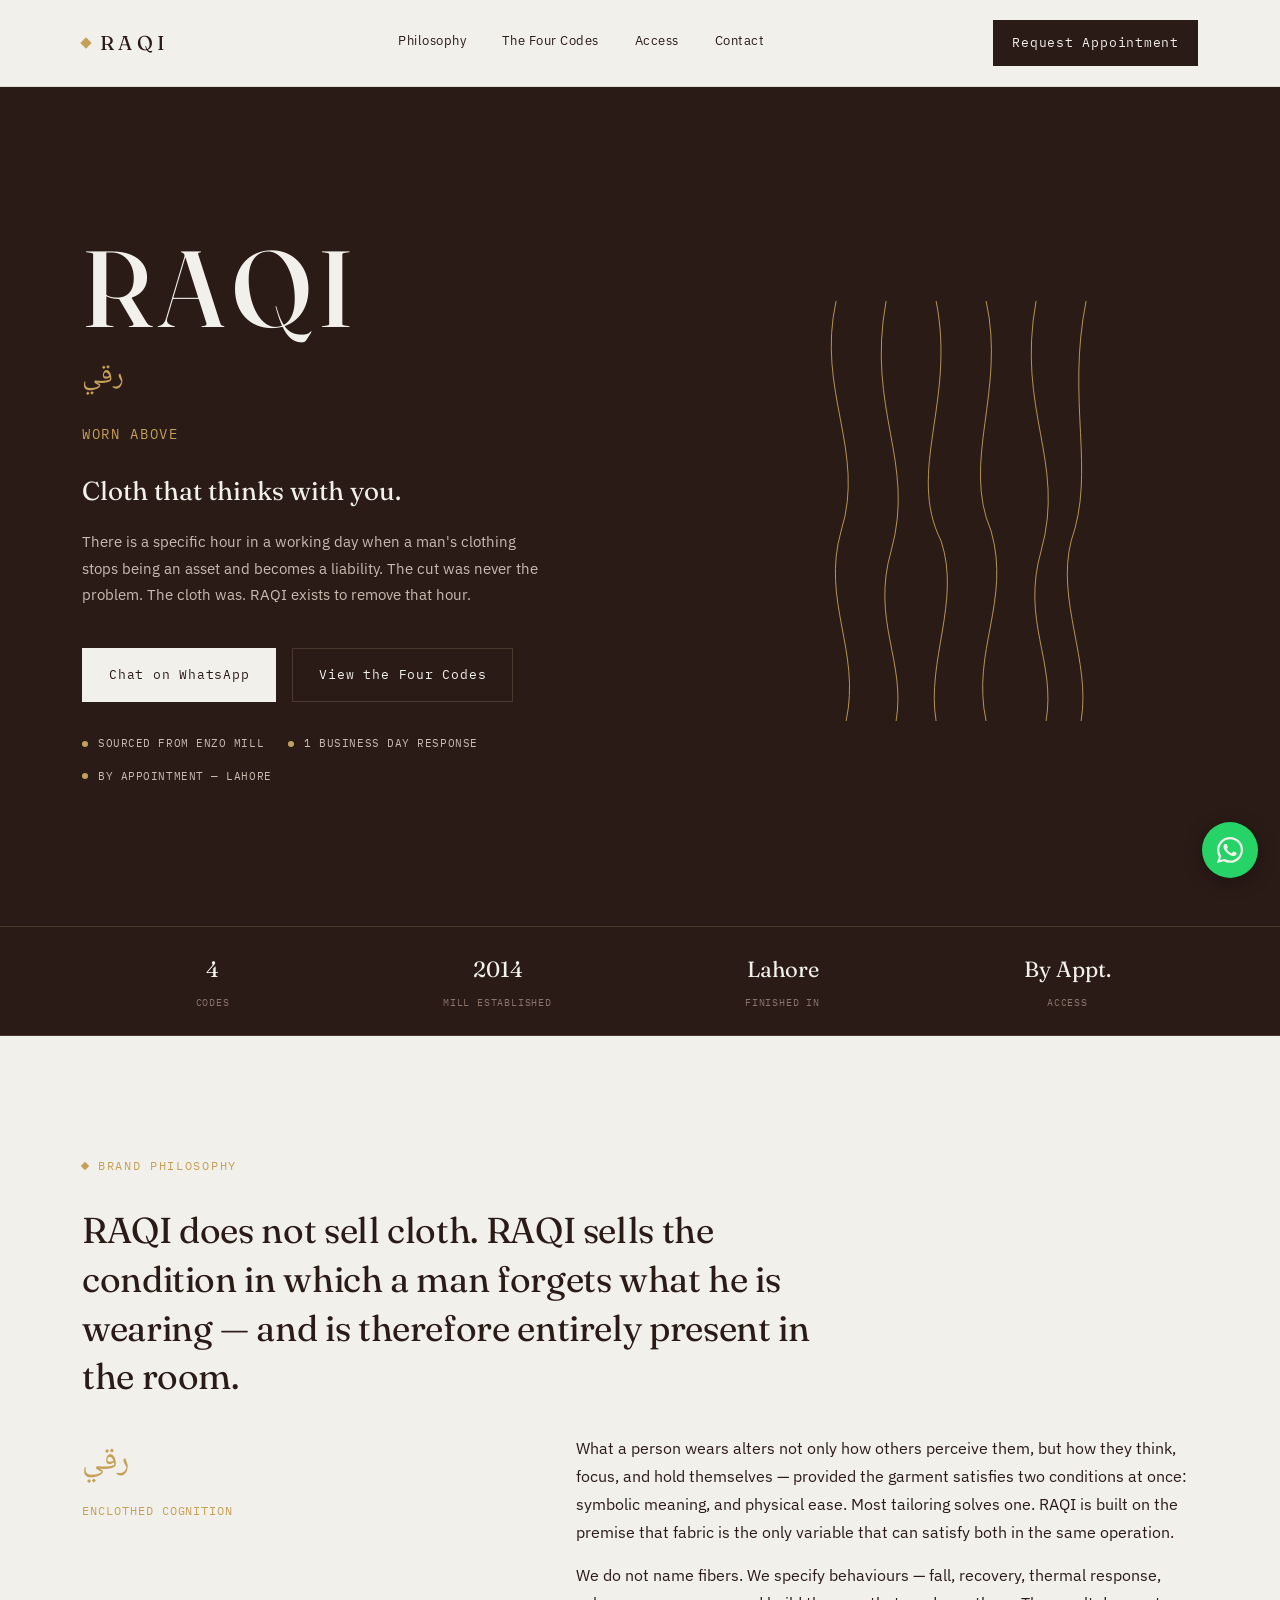
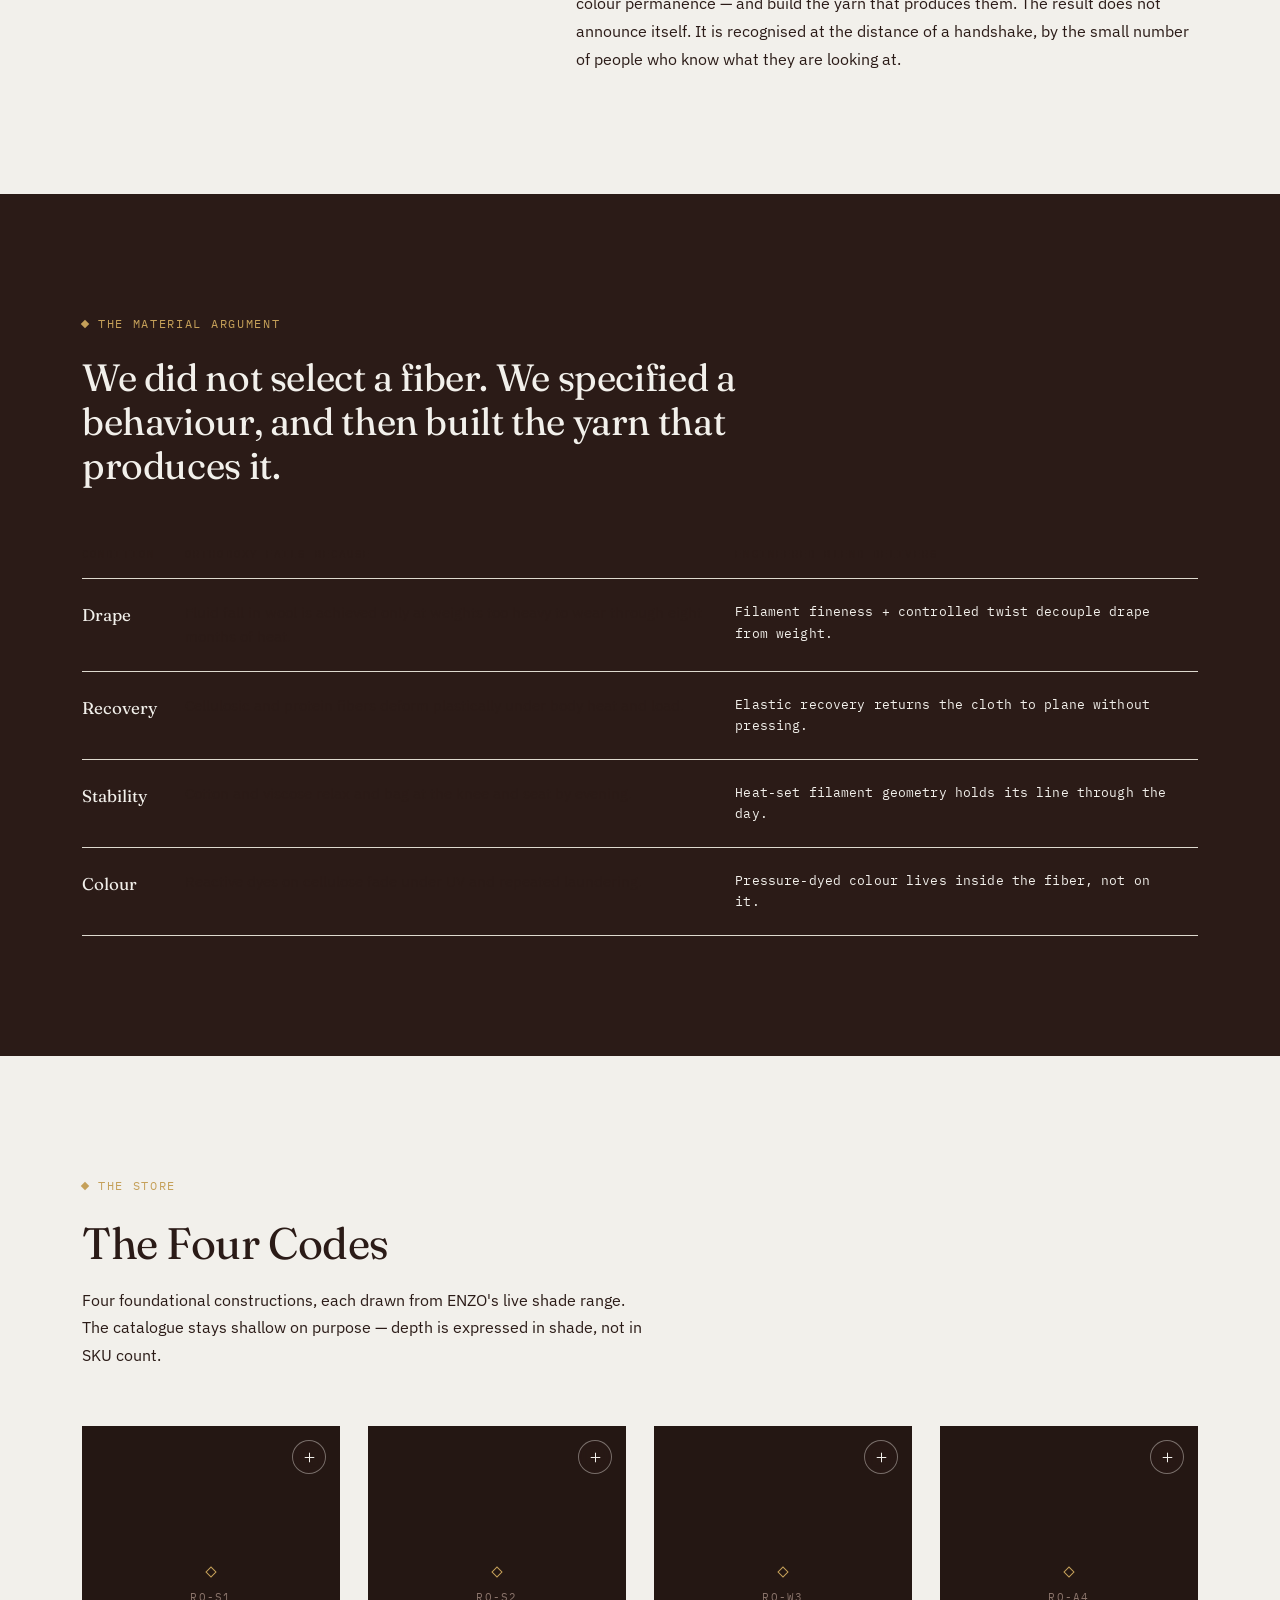
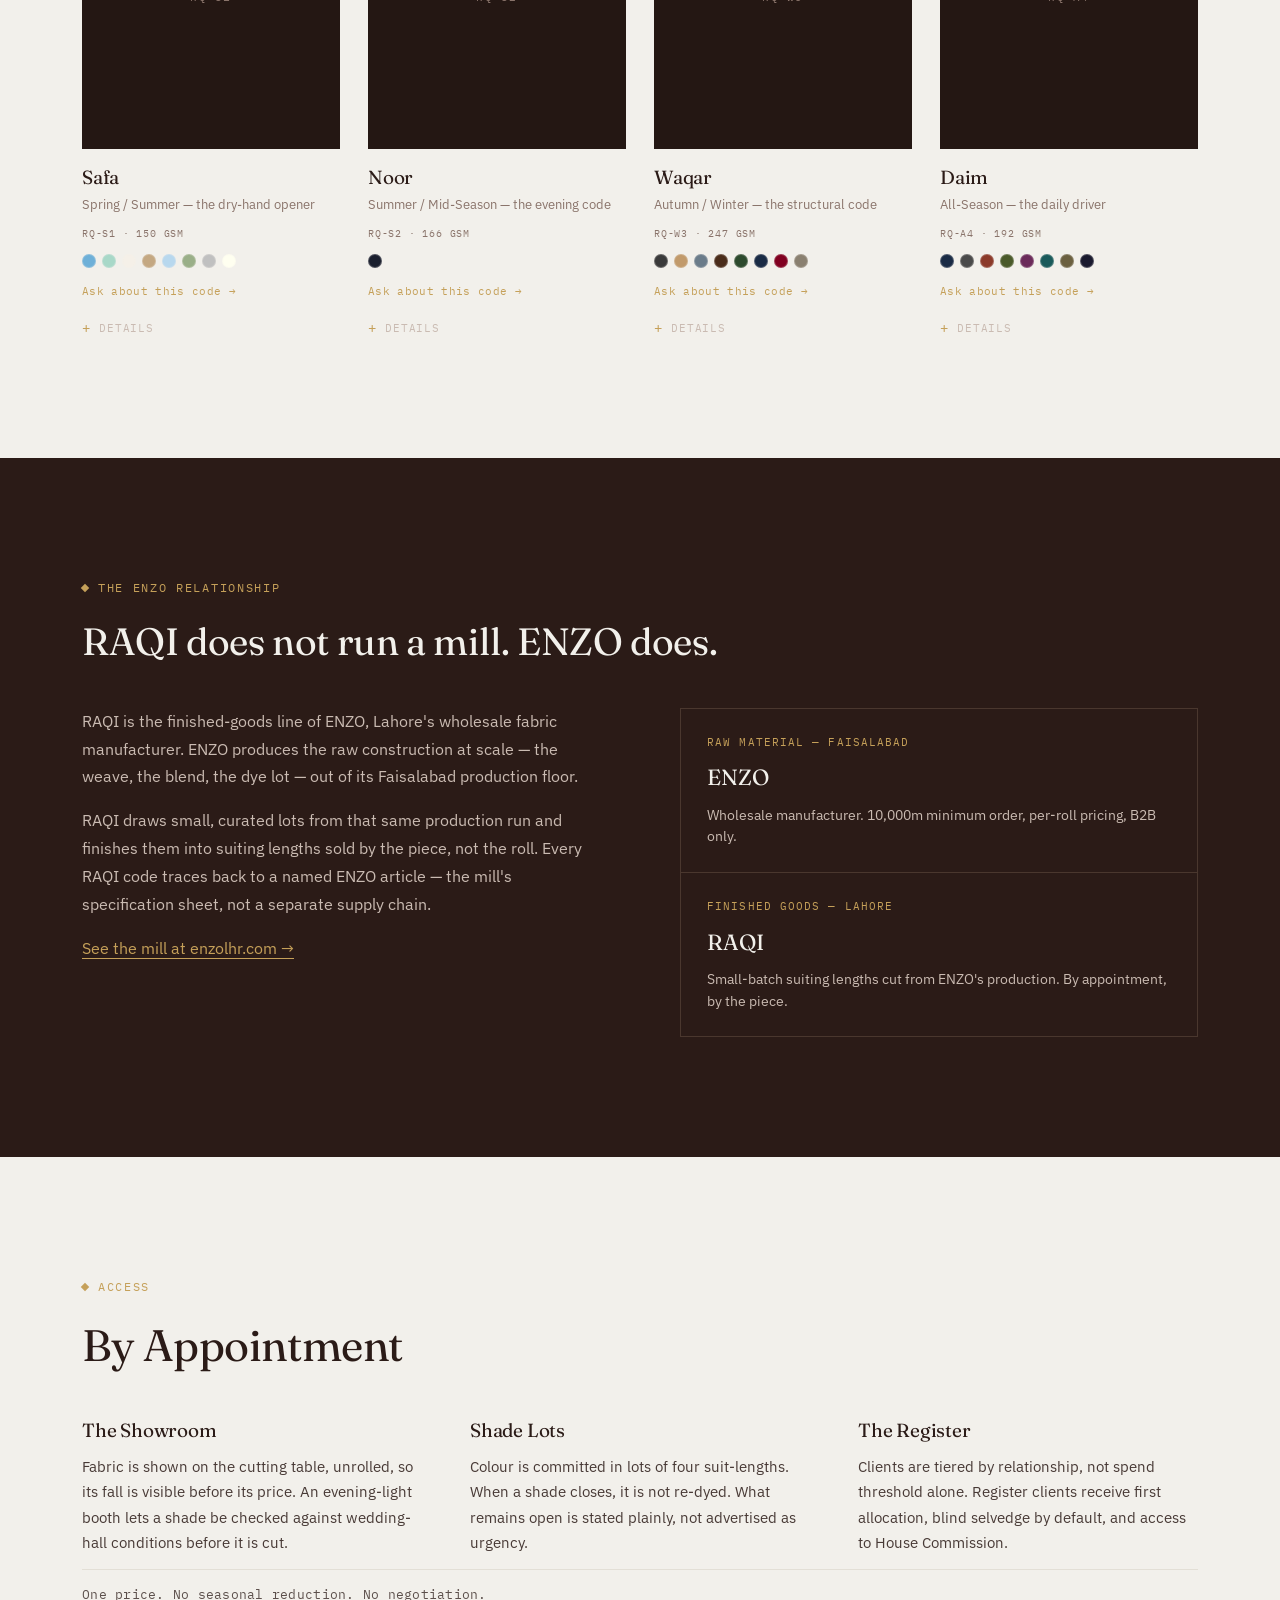
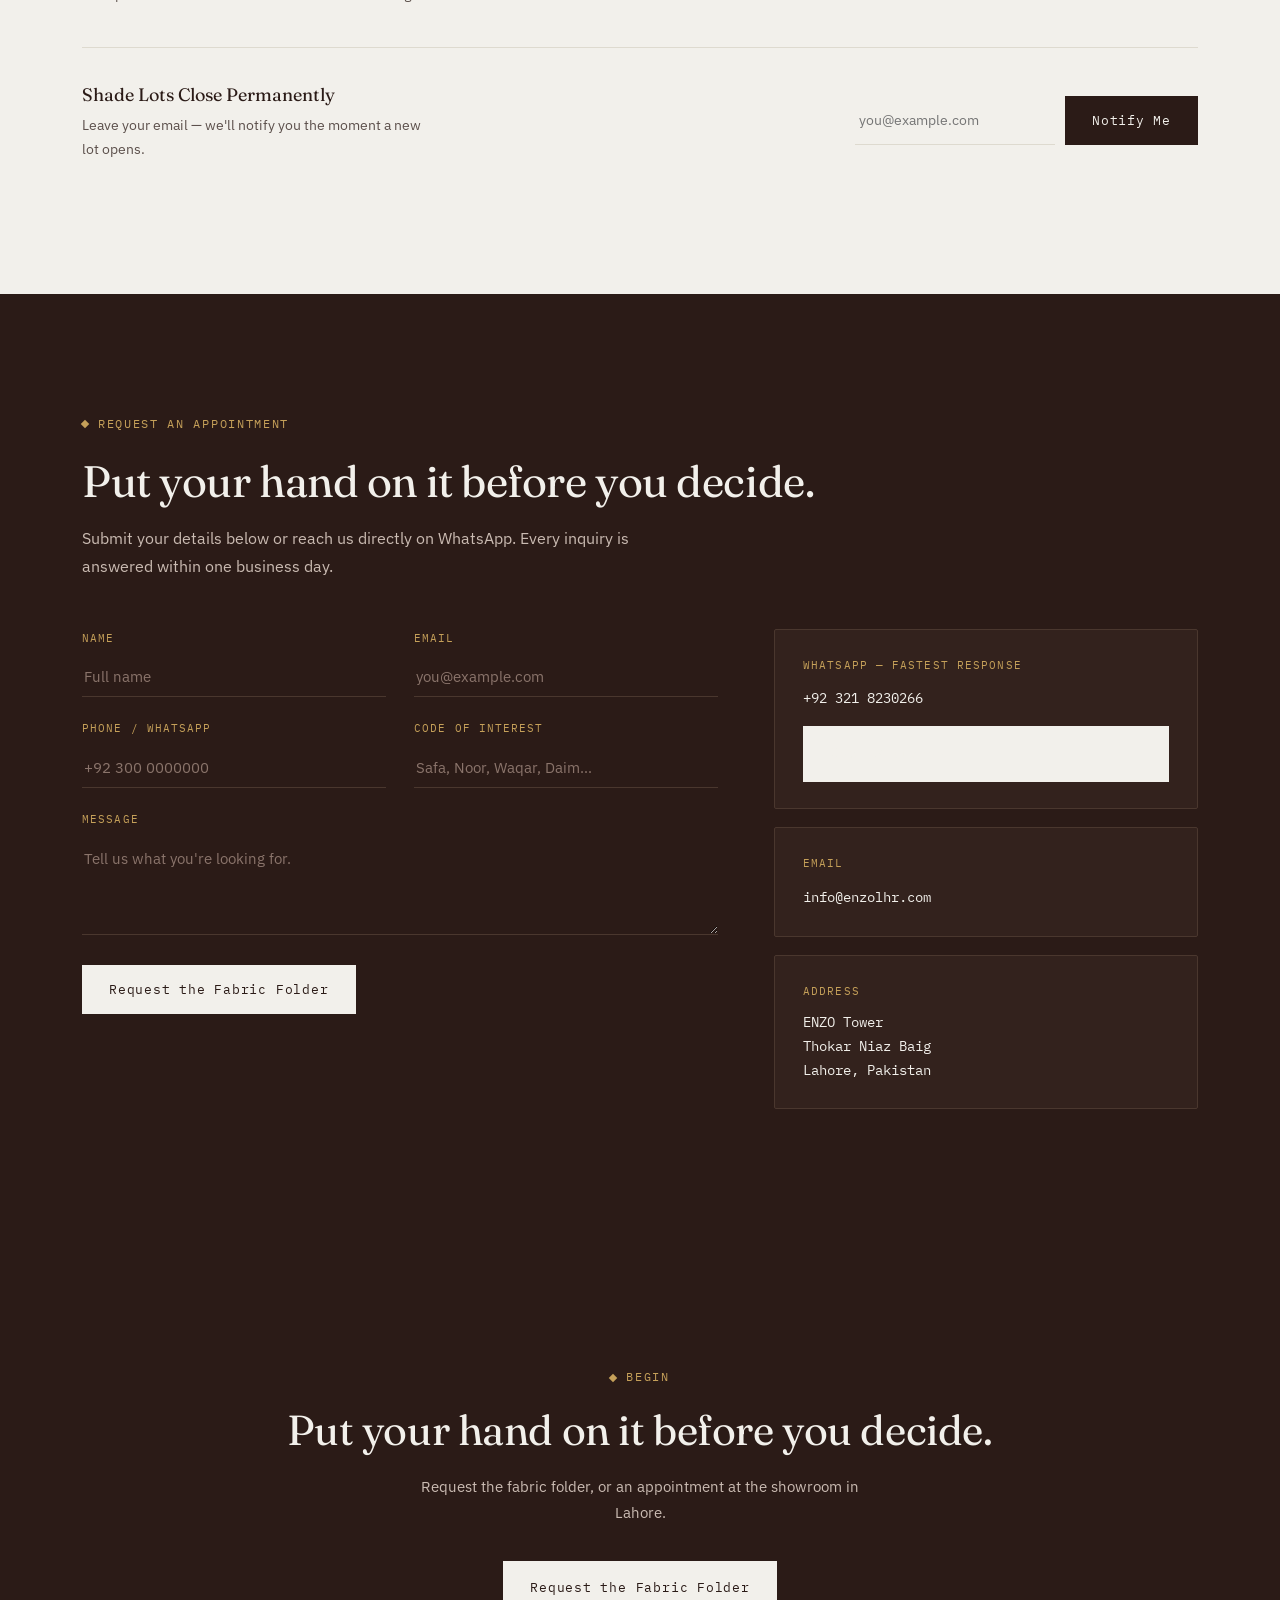
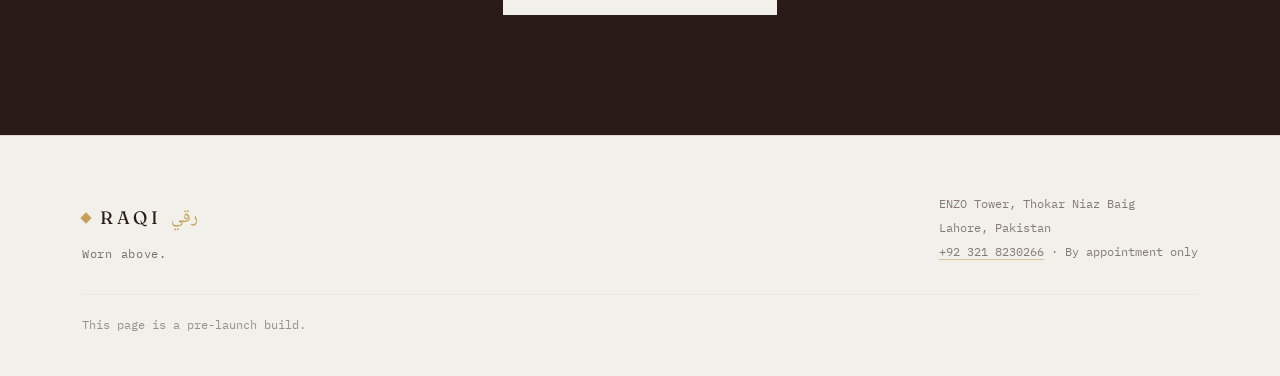
==== index.html @ 9b7b9259 "Adapt Grace Fabrics-style strategy: real color swatches, trust stats, shade-lot email signup" ====
<!DOCTYPE html>
<html lang="en">
<head>
<meta charset="UTF-8">
<meta name="viewport" content="width=device-width, initial-scale=1.0">
<title>RAQI — Boutique Suiting Fabric, Lahore | Worn Above</title>
<meta name="description" content="RAQI is a boutique made-to-measure suiting fabric line from Lahore, Pakistan, sourced from ENZO's mill. Small-batch quality, sold by the piece. Message us on WhatsApp for a same-day response.">
<meta name="robots" content="index,follow">
<meta name="theme-color" content="#2B1B17">
<link rel="canonical" href="https://enzolhr.com/raqi-site/">
<meta property="og:type" content="website">
<meta property="og:site_name" content="RAQI">
<meta property="og:url" content="https://enzolhr.com/raqi-site/">
<meta property="og:title" content="RAQI — Boutique Suiting Fabric, Lahore">
<meta property="og:description" content="Cloth that thinks with you. Small-batch suiting fabric sourced from ENZO's mill — sold by the piece, by appointment, in Lahore.">
<meta property="og:image" content="https://enzolhr.com/raqi-site/assets/og-image.png">
<meta property="og:locale" content="en_PK">
<meta name="twitter:card" content="summary_large_image">
<meta name="twitter:title" content="RAQI — Boutique Suiting Fabric, Lahore">
<meta name="twitter:description" content="Cloth that thinks with you. Small-batch suiting fabric sourced from ENZO's mill — sold by the piece, by appointment, in Lahore.">
<meta name="twitter:image" content="https://enzolhr.com/raqi-site/assets/og-image.png">
<link rel="icon" href="data:image/svg+xml,%3Csvg xmlns='http://www.w3.org/2000/svg' viewBox='0 0 32 32'%3E%3Crect width='32' height='32' fill='%232B1B17'/%3E%3Crect x='11' y='11' width='10' height='10' fill='%23C5A059' transform='rotate(45 16 16)'/%3E%3C/svg%3E">
<link rel="preconnect" href="https://fonts.googleapis.com">
<link rel="preconnect" href="https://fonts.gstatic.com" crossorigin>
<link href="https://fonts.googleapis.com/css2?family=Fraunces:opsz,wght@9..144,300;9..144,400;9..144,500;9..144,600&family=IBM+Plex+Sans:wght@400;500&family=IBM+Plex+Mono:wght@400;500&family=Noto+Naskh+Arabic:wght@400;500&display=swap" rel="stylesheet">
<script type="application/ld+json">
{
  "@context": "https://schema.org",
  "@type": "ClothingStore",
  "name": "RAQI",
  "alternateName": "RAQI — Worn Above",
  "url": "https://enzolhr.com/raqi-site/",
  "image": "https://enzolhr.com/raqi-site/assets/og-image.png",
  "description": "Boutique made-to-measure suiting fabric, sold by the piece, sourced from ENZO's wholesale mill in Faisalabad and finished in Lahore.",
  "telephone": "+923218230266",
  "priceRange": "$$",
  "address": {
    "@type": "PostalAddress",
    "streetAddress": "ENZO Tower, Thokar Niaz Baig",
    "addressLocality": "Lahore",
    "addressCountry": "PK"
  },
  "parentOrganization": {
    "@type": "Organization",
    "name": "ENZO",
    "alternateName": "Humayun Ibrahim Textile",
    "url": "https://enzolhr.com/"
  },
  "sameAs": ["https://enzolhr.com/"]
}
</script>
<style>
  :root{
    --chocolate:#2B1B17;
    --ash:#F2F0EB;
    --gold:#C5A059;
    --chocolate-line:#4A372E;
    --ash-line:#DEDACF;
    --serif:'Fraunces', serif;
    --sans:'IBM Plex Sans', -apple-system, sans-serif;
    --mono:'IBM Plex Mono', monospace;
    --arabic:'Noto Naskh Arabic', serif;
  }
  *{margin:0;padding:0;box-sizing:border-box;}
  html{scroll-behavior:smooth;}
  body{
    font-family:var(--sans);
    background:var(--ash);
    color:var(--chocolate);
    font-weight:400;
    line-height:1.7;
    -webkit-font-smoothing:antialiased;
  }
  a{color:inherit;text-decoration:none;}
  img,svg{display:block;max-width:100%;}

  .measure{max-width:640px;}
  .wrap{max-width:1180px;margin:0 auto;padding:0 32px;}

  h1,h2,h3{font-family:var(--serif);font-weight:400;line-height:1.15;letter-spacing:-0.01em;}

  .eyebrow{
    font-family:var(--mono);
    font-size:12px;
    letter-spacing:0.14em;
    text-transform:uppercase;
    color:var(--gold);
    display:flex;
    align-items:center;
    gap:10px;
  }
  .eyebrow .diamond{width:6px;height:6px;}

  .rule-gold{
    width:48px;height:1px;background:var(--gold);
    border:none;margin:20px 0 28px;
  }

  /* ---------- Nav ---------- */
  .nav{
    position:sticky;top:0;z-index:50;
    background:rgba(242,240,235,0.92);
    backdrop-filter:blur(6px);
    border-bottom:1px solid var(--ash-line);
  }
  .nav-inner{
    display:flex;align-items:center;justify-content:space-between;
    padding:20px 32px;max-width:1180px;margin:0 auto;
  }
  .brandmark{display:flex;align-items:center;gap:10px;}
  .brandmark .wordmark{
    font-family:var(--serif);font-size:20px;letter-spacing:0.22em;
    text-transform:uppercase;
  }
  .nav-links{display:flex;gap:36px;font-size:13px;letter-spacing:0.04em;}
  .nav-links a{
    padding-bottom:4px;border-bottom:1px solid transparent;
    transition:border-color .25s ease, color .25s ease;
  }
  .nav-links a:hover, .nav-links a:focus-visible{border-color:var(--gold);}
  .nav-links{display:none;}
  @media(min-width:760px){ .nav-links{display:flex;} }

  /* ---------- Diamond glyph ---------- */
  .diamond{
    width:8px;height:8px;background:var(--gold);
    transform:rotate(45deg);flex:none;
  }
  .diamond.outline{background:none;border:1px solid var(--gold);}

  /* ---------- Buttons ---------- */
  .btn{
    display:inline-flex;align-items:center;gap:10px;
    font-family:var(--mono);font-size:13px;letter-spacing:0.06em;
    padding:15px 26px;
    border:1px solid transparent;
    transition:border-color .25s ease, background .25s ease, color .25s ease;
    white-space:nowrap;
  }
  .btn-dark{ background:var(--chocolate); color:var(--ash); }
  .btn-dark:hover, .btn-dark:focus-visible{ border-color:var(--gold); }
  .btn-light{ background:var(--ash); color:var(--chocolate); }
  .btn-light:hover, .btn-light:focus-visible{ border-color:var(--gold); }
  .btn-ghost{ background:transparent; border-color:var(--chocolate-line); color:var(--ash); }
  .btn-ghost:hover, .btn-ghost:focus-visible{ border-color:var(--gold); }

  /* ---------- Section rhythm ---------- */
  section{padding:72px 0;}
  @media(min-width:900px){ section{padding:120px 0;} }
  .section-dark{ background:var(--chocolate); color:var(--ash); }
  .section-dark .eyebrow{color:var(--gold);}

  /* ---------- Hero ---------- */
  .hero{
    position:relative;overflow:hidden;
    background:var(--chocolate);color:var(--ash);
    padding-top:110px;padding-bottom:96px;
  }
  @media(min-width:900px){ .hero{padding-top:150px;padding-bottom:140px;} }
  .hero-grid{
    display:grid;grid-template-columns:1fr;gap:56px;align-items:center;
  }
  @media(min-width:900px){ .hero-grid{grid-template-columns:1.1fr 0.9fr;gap:40px;} }

  .hero-word{
    font-family:var(--serif);
    font-weight:500;
    font-size:clamp(52px,11vw,108px);
    letter-spacing:0.06em;
    text-transform:uppercase;
    line-height:0.95;
  }
  .hero-arabic{
    font-family:var(--arabic);
    font-size:28px;color:var(--gold);margin-top:14px;
  }
  .hero-tagline{
    font-family:var(--mono);font-size:14px;letter-spacing:0.12em;
    text-transform:uppercase;color:var(--gold);margin-top:22px;
  }
  .hero-sub{
    font-family:var(--serif);font-size:clamp(20px,2.6vw,26px);
    font-weight:400;line-height:1.4;margin-top:26px;max-width:520px;
    color:var(--ash);
  }
  .hero-body{
    font-size:15px;line-height:1.75;color:#cabbb2;margin-top:20px;max-width:460px;
  }
  .hero-actions{display:flex;gap:16px;margin-top:40px;flex-wrap:wrap;}
  .trust-bar{
    display:flex;flex-wrap:wrap;gap:14px 24px;margin-top:32px;
    font-family:var(--mono);font-size:11px;letter-spacing:0.05em;text-transform:uppercase;color:#cabbb2;
  }
  .trust-bar span{position:relative;padding-left:16px;}
  .trust-bar span::before{
    content:'';position:absolute;left:0;top:50%;transform:translateY(-50%);
    width:6px;height:6px;background:var(--gold);border-radius:50%;
  }

  /* Drape SVG */
  .drape-wrap{position:relative;height:420px;}
  .drape-svg{width:100%;height:100%;}
  .drape-line{
    fill:none;stroke:var(--gold);stroke-width:1;
    stroke-dasharray:600;stroke-dashoffset:600;
    opacity:0.9;
    animation:settle 1.8s cubic-bezier(.2,.7,.2,1) forwards;
  }
  @keyframes settle{ to{ stroke-dashoffset:0; } }
  @media(prefers-reduced-motion: reduce){
    .drape-line{ animation:none; stroke-dashoffset:0; }
  }

  /* ---------- Trust Strip ---------- */
  .trust-strip{
    background:var(--chocolate);border-top:1px solid var(--chocolate-line);
    border-bottom:1px solid var(--chocolate-line);
  }
  .trust-strip-grid{
    display:grid;grid-template-columns:repeat(2,1fr);gap:24px;
    padding:24px 32px;text-align:center;
  }
  @media(min-width:640px){ .trust-strip-grid{grid-template-columns:repeat(4,1fr);} }
  .trust-num{
    display:block;font-family:var(--serif);font-size:22px;color:var(--ash);
  }
  .trust-label{
    display:block;font-family:var(--mono);font-size:10px;letter-spacing:0.08em;
    text-transform:uppercase;color:#8a746b;margin-top:6px;
  }

  /* ---------- Reveal on scroll ---------- */
  .reveal{opacity:0;transform:translateY(18px);transition:opacity .7s ease, transform .7s ease;}
  .reveal.in{opacity:1;transform:none;}
  @media(prefers-reduced-motion: reduce){ .reveal{opacity:1;transform:none;transition:none;} }

  /* ---------- Philosophy ---------- */
  .pull{
    font-family:var(--serif);font-weight:400;
    font-size:clamp(24px,3.4vw,36px);
    line-height:1.35;margin:30px 0 34px;
    max-width:760px;
  }
  .two-col{display:grid;grid-template-columns:1fr;gap:40px;}
  @media(min-width:840px){ .two-col{grid-template-columns:0.8fr 1.2fr;gap:80px;} }
  .body-copy{font-size:15.5px;line-height:1.8;color:var(--chocolate);}
  .body-copy p + p{margin-top:16px;}

  /* ---------- Argument table ---------- */
  .argtable{width:100%;border-collapse:collapse;margin-top:8px;}
  .argtable th{
    text-align:left;font-family:var(--mono);font-size:11px;letter-spacing:0.1em;
    text-transform:uppercase;color:var(--chocolate);opacity:0.55;
    padding:14px 18px 14px 0;border-bottom:1px solid var(--ash-line);
    font-weight:400;
  }
  .argtable td{
    padding:22px 18px 22px 0;border-bottom:1px solid var(--ash-line);
    vertical-align:top;font-size:14.5px;line-height:1.65;
  }
  .argtable td:first-child{
    font-family:var(--serif);font-size:17px;white-space:nowrap;padding-right:28px;
  }
  .argtable .fails{color:var(--chocolate);opacity:0.6;}
  .argtable .delivers{font-family:var(--mono);font-size:13px;letter-spacing:0.01em;}

  /* ---------- Store ---------- */
  .store-grid{
    display:grid;grid-template-columns:1fr;gap:56px 32px;
    margin-top:56px;
  }
  @media(min-width:640px){ .store-grid{grid-template-columns:1fr 1fr;} }
  @media(min-width:1080px){ .store-grid{grid-template-columns:repeat(4,1fr);gap:48px 28px;} }
  .store-card{
    background:transparent;display:flex;flex-direction:column;
    transition:transform .25s ease;
  }
  .store-card:hover{transform:translateY(-4px);}
  .store-img{
    position:relative;aspect-ratio:4/5;background:#241713;overflow:hidden;
  }
  .store-img img{width:100%;height:100%;object-fit:cover;display:block;transition:transform .5s ease;}
  .store-card:hover .store-img img{transform:scale(1.045);}
  .store-img-fallback{
    position:absolute;inset:0;display:flex;flex-direction:column;align-items:center;
    justify-content:center;gap:12px;
  }
  .store-img-fallback span:last-child{
    font-family:var(--mono);font-size:11px;letter-spacing:0.12em;color:#8a746b;
  }
  .store-img.has-image .store-img-fallback{display:none;}
  .store-quickadd{
    position:absolute;top:14px;right:14px;width:34px;height:34px;border-radius:50%;
    background:rgba(43,27,23,0.55);backdrop-filter:blur(4px);
    border:1px solid rgba(242,240,235,0.4);
    display:flex;align-items:center;justify-content:center;color:var(--ash);
    transition:background .2s ease, border-color .2s ease, color .2s ease;
    cursor:pointer;padding:0;
  }
  .store-quickadd:hover{border-color:var(--gold);}
  .store-quickadd.is-added{background:var(--gold);border-color:var(--gold);color:var(--chocolate);}
  .store-body{padding-top:18px;}
  .store-name{font-size:19px;margin:0;}
  .store-sub{font-size:13px;color:#8a746b;margin-top:5px;}
  .store-code{
    font-family:var(--mono);font-size:10px;letter-spacing:0.08em;text-transform:uppercase;
    color:#8a746b;margin-top:9px;
  }
  .store-swatches{display:flex;gap:6px;margin-top:12px;flex-wrap:wrap;}
  .swatch{
    width:14px;height:14px;border-radius:50%;flex:none;
    border:1px solid rgba(242,240,235,0.25);
  }
  .store-ask{
    display:inline-block;margin-top:14px;font-family:var(--mono);font-size:11px;
    letter-spacing:0.03em;color:var(--gold);border-bottom:1px solid transparent;
  }
  .store-ask:hover{border-color:var(--gold);}
  .store-details{margin-top:16px;}
  .store-details summary{
    cursor:pointer;list-style:none;font-family:var(--mono);font-size:11px;letter-spacing:0.08em;
    text-transform:uppercase;color:#cabbb2;display:flex;align-items:center;gap:8px;
  }
  .store-details summary::-webkit-details-marker{display:none;}
  .store-details summary::before{content:'+';font-size:14px;color:var(--gold);line-height:1;}
  .store-details[open] summary::before{content:'−';}
  .store-details-body{margin-top:14px;}
  .code-desc{font-size:14px;line-height:1.7;color:#cabbb2;max-width:320px;}
  .code-specs-inline{display:flex;gap:18px;margin-top:14px;font-family:var(--mono);font-size:11px;color:#8a746b;}
  .code-source{margin-top:14px;font-family:var(--mono);font-size:11px;letter-spacing:0.03em;color:#8a746b;}
  .in-stock{
    display:flex;align-items:center;gap:7px;margin-top:12px;
    font-family:var(--mono);font-size:10px;letter-spacing:0.08em;text-transform:uppercase;color:#8fbf8a;
  }
  .in-stock::before{content:'';width:6px;height:6px;border-radius:50%;background:#4caf50;flex:none;}
  @media(prefers-reduced-motion: reduce){
    .store-card, .store-card:hover, .store-img img, .store-card:hover .store-img img{transition:none;transform:none;}
  }

  /* ---------- Lineage ---------- */
  .lineage-grid{display:grid;grid-template-columns:1fr;gap:40px;margin-top:44px;align-items:start;}
  @media(min-width:840px){ .lineage-grid{grid-template-columns:1fr 1fr;gap:80px;} }
  .lineage-copy{font-size:15.5px;line-height:1.8;color:#cabbb2;}
  .lineage-copy p + p{margin-top:16px;}
  .lineage-flow{
    display:flex;flex-direction:column;gap:0;border:1px solid var(--chocolate-line);
  }
  .lineage-step{padding:24px 26px;border-bottom:1px solid var(--chocolate-line);}
  .lineage-step:last-child{border-bottom:none;}
  .lineage-step .step-label{
    font-family:var(--mono);font-size:11px;letter-spacing:0.1em;text-transform:uppercase;color:var(--gold);
  }
  .lineage-step .step-name{font-family:var(--serif);font-size:22px;margin-top:8px;}
  .lineage-step .step-desc{font-size:13.5px;color:#cabbb2;margin-top:8px;line-height:1.6;}

  /* ---------- Access ---------- */
  .access-grid{display:grid;grid-template-columns:1fr;gap:48px;margin-top:50px;}
  @media(min-width:840px){ .access-grid{grid-template-columns:repeat(3,1fr);} }
  .access-item h3{font-size:19px;font-weight:400;margin-bottom:12px;}
  .access-item p{font-size:14.5px;line-height:1.75;color:var(--chocolate);opacity:0.85;}
  .doctrine-line{
    font-family:var(--mono);font-size:13px;letter-spacing:0.02em;
    padding-top:14px;margin-top:14px;border-top:1px solid var(--ash-line);
    opacity:0.75;
  }
  .notify-box{
    margin-top:40px;padding-top:32px;border-top:1px solid var(--ash-line);
    display:flex;flex-direction:column;gap:18px;
  }
  @media(min-width:700px){ .notify-box{flex-direction:row;align-items:center;justify-content:space-between;gap:32px;} }
  .notify-label{font-family:var(--serif);font-size:18px;}
  .notify-copy{font-size:14px;color:var(--chocolate);opacity:0.75;margin-top:4px;max-width:340px;}
  .notify-form{display:flex;gap:10px;flex-wrap:wrap;}
  .notify-form input[type=email]{
    background:transparent;border:none;border-bottom:1px solid var(--ash-line);
    padding:10px 4px;font-family:var(--sans);font-size:14px;color:var(--chocolate);min-width:200px;
  }
  .notify-form input[type=email]:focus{outline:none;border-color:var(--gold);}
  .notify-status{font-family:var(--mono);font-size:12px;margin-top:12px;}

  .cta-band{
    background:var(--chocolate);color:var(--ash);text-align:center;
  }
  .cta-band h2{font-size:clamp(28px,4vw,42px);margin-bottom:20px;}
  .cta-band p{color:#cabbb2;max-width:480px;margin:0 auto 36px;font-size:15px;}

  /* ---------- Contact ---------- */
  .contact-grid{display:grid;grid-template-columns:1fr;gap:56px;margin-top:48px;}
  @media(min-width:900px){ .contact-grid{grid-template-columns:1.2fr 0.8fr;} }
  .field{margin-bottom:22px;}
  .field label{
    display:block;font-family:var(--mono);font-size:11px;letter-spacing:0.1em;
    text-transform:uppercase;color:var(--gold);margin-bottom:10px;
  }
  .field input, .field textarea{
    width:100%;background:transparent;border:none;border-bottom:1px solid var(--chocolate-line);
    color:var(--ash);font-family:var(--sans);font-size:15px;padding:10px 2px;
    transition:border-color .25s ease;
  }
  .field input::placeholder, .field textarea::placeholder{color:#8a746b;}
  .field input:focus, .field textarea:focus{outline:none;border-color:var(--gold);}
  .field textarea{resize:vertical;min-height:96px;}
  .form-row{display:grid;grid-template-columns:1fr;gap:0 28px;}
  @media(min-width:560px){ .form-row{grid-template-columns:1fr 1fr;} }
  .form-status{
    font-family:var(--mono);font-size:13px;margin-top:18px;min-height:18px;color:#cabbb2;
  }
  .contact-card{
    background:#33221d;border:1px solid var(--chocolate-line);border-radius:2px;
    padding:26px 28px;margin-bottom:18px;
  }
  .contact-card p.label{
    font-family:var(--mono);font-size:11px;letter-spacing:0.1em;text-transform:uppercase;
    color:var(--gold);margin-bottom:10px;
  }
  .contact-card a, .contact-card address{
    font-family:var(--mono);font-size:14px;color:var(--ash);line-height:1.7;font-style:normal;
  }
  .contact-card a{display:inline-block;border-bottom:1px solid transparent;}
  .contact-card a:hover{border-color:var(--gold);}

  /* ---------- Footer ---------- */
  footer{background:var(--ash);padding:56px 0 40px;border-top:1px solid var(--ash-line);}
  .foot-grid{
    display:flex;flex-direction:column;gap:28px;
  }
  @media(min-width:700px){ .foot-grid{flex-direction:row;justify-content:space-between;align-items:flex-end;} }
  .foot-mark{display:flex;align-items:center;gap:10px;}
  .foot-mark .wordmark{font-family:var(--serif);font-size:18px;letter-spacing:0.2em;text-transform:uppercase;}
  .foot-arabic{font-family:var(--arabic);color:var(--gold);font-size:18px;}
  .foot-line{font-family:var(--mono);font-size:12px;letter-spacing:0.06em;opacity:0.6;margin-top:10px;}
  .foot-meta{font-family:var(--mono);font-size:12px;opacity:0.55;line-height:2;}
  .foot-note{
    font-size:12px;opacity:0.45;margin-top:30px;font-family:var(--mono);
    border-top:1px solid var(--ash-line);padding-top:20px;
  }

  :focus-visible{outline:1px solid var(--gold);outline-offset:3px;}

  /* ---------- Floating WhatsApp ---------- */
  .wa-float{
    position:fixed;right:22px;bottom:22px;z-index:60;
    width:56px;height:56px;border-radius:50%;
    background:#25D366;display:flex;align-items:center;justify-content:center;
    box-shadow:0 4px 18px rgba(0,0,0,0.35);
    animation:wa-pulse 2.6s ease-in-out infinite;
  }
  .wa-float:hover{box-shadow:0 6px 22px rgba(0,0,0,0.45);}
  @keyframes wa-pulse{
    0%, 100%{ box-shadow:0 4px 18px rgba(0,0,0,0.35), 0 0 0 0 rgba(37,211,102,0.55); }
    50%{ box-shadow:0 4px 18px rgba(0,0,0,0.35), 0 0 0 10px rgba(37,211,102,0); }
  }
  @media(prefers-reduced-motion: reduce){ .wa-float{animation:none;} }

  /* ---------- Selection Cart ---------- */
  .cart-bar{
    position:fixed;right:22px;bottom:90px;z-index:59;
    display:flex;align-items:center;gap:14px;
    background:var(--chocolate);border:1px solid var(--gold);
    padding:12px 16px;border-radius:999px;
    transform:translateY(10px) scale(0.96);opacity:0;pointer-events:none;
    transition:opacity .25s ease, transform .25s ease;
    box-shadow:0 4px 18px rgba(0,0,0,0.3);
  }
  .cart-bar.visible{opacity:1;transform:translateY(0) scale(1);pointer-events:auto;}
  .cart-bar-count{
    font-family:var(--mono);font-size:12px;letter-spacing:0.05em;color:var(--ash);white-space:nowrap;
  }
  .cart-bar .btn{padding:8px 16px;font-size:12px;cursor:pointer;}
  @media(max-width:480px){ .cart-bar{right:14px;left:14px;bottom:88px;justify-content:space-between;} }
  @media(prefers-reduced-motion: reduce){ .cart-bar{transition:none;} }

  .cart-backdrop{
    position:fixed;inset:0;background:rgba(0,0,0,0.5);z-index:65;
    opacity:0;pointer-events:none;transition:opacity .3s ease;
  }
  .cart-backdrop.visible{opacity:1;pointer-events:auto;}
  .cart-drawer{
    position:fixed;top:0;right:0;height:100%;width:360px;max-width:88vw;
    background:var(--chocolate);border-left:1px solid var(--chocolate-line);
    z-index:70;transform:translateX(100%);transition:transform .3s ease;
    display:flex;flex-direction:column;
  }
  .cart-drawer.open{transform:translateX(0);}
  .cart-drawer-header{
    display:flex;align-items:center;justify-content:space-between;
    padding:24px 24px 18px;border-bottom:1px solid var(--chocolate-line);
    font-family:var(--mono);font-size:12px;letter-spacing:0.1em;text-transform:uppercase;color:var(--gold);
    flex:none;
  }
  .cart-drawer-close{
    background:none;border:none;color:var(--ash);font-size:22px;line-height:1;
    cursor:pointer;padding:0;width:24px;height:24px;
  }
  .cart-drawer-close:hover{color:var(--gold);}
  .cart-drawer-items{flex:1;overflow-y:auto;padding:8px 24px;}
  .cart-item{display:flex;align-items:center;gap:14px;padding:16px 0;border-bottom:1px solid var(--chocolate-line);}
  .cart-item:last-child{border-bottom:none;}
  .cart-item-thumb{width:52px;height:65px;background:#241713;flex:none;overflow:hidden;}
  .cart-item-thumb img{width:100%;height:100%;object-fit:cover;display:block;}
  .cart-item-info{flex:1;min-width:0;}
  .cart-item-name{font-family:var(--serif);font-size:16px;}
  .cart-item-sub{font-family:var(--mono);font-size:10px;color:#8a746b;margin-top:3px;}
  .cart-item-remove{
    background:none;border:none;color:#8a746b;font-size:19px;line-height:1;
    cursor:pointer;padding:6px;flex:none;
  }
  .cart-item-remove:hover{color:var(--gold);}
  .cart-drawer-empty{font-family:var(--mono);font-size:12px;color:#8a746b;text-align:center;padding:48px 0;}
  .cart-drawer-footer{padding:20px 24px 24px;border-top:1px solid var(--chocolate-line);flex:none;}
  @media(prefers-reduced-motion: reduce){ .cart-drawer, .cart-backdrop{transition:none;} }
</style>
</head>
<body>

<nav class="nav">
  <div class="nav-inner">
    <div class="brandmark">
      <span class="diamond"></span>
      <span class="wordmark">Raqi</span>
    </div>
    <div class="nav-links">
      <a href="#philosophy">Philosophy</a>
      <a href="#codes">The Four Codes</a>
      <a href="#access">Access</a>
      <a href="#contact">Contact</a>
    </div>
    <a href="#contact" class="btn btn-dark" style="padding:11px 18px;">Request Appointment</a>
  </div>
</nav>

<header class="hero">
  <div class="wrap hero-grid">
    <div>
      <h1 class="hero-word">Raqi</h1>
      <div class="hero-arabic">رقي</div>
      <div class="hero-tagline">Worn Above</div>
      <p class="hero-sub">Cloth that thinks with you.</p>
      <p class="hero-body">There is a specific hour in a working day when a man's clothing stops being an asset and becomes a liability. The cut was never the problem. The cloth was. RAQI exists to remove that hour.</p>
      <div class="hero-actions">
        <a href="https://wa.me/923218230266?text=Hello%20RAQI%2C%20I%27d%20like%20to%20know%20more%20about%20your%20suiting%20fabric." target="_blank" rel="noopener noreferrer" class="btn btn-light">Chat on WhatsApp</a>
        <a href="#codes" class="btn btn-ghost">View the Four Codes</a>
      </div>
      <div class="trust-bar">
        <span>Sourced from ENZO Mill</span>
        <span>1 Business Day Response</span>
        <span>By Appointment — Lahore</span>
      </div>
    </div>
    <div class="drape-wrap" aria-hidden="true">
      <svg class="drape-svg" viewBox="0 0 320 420" preserveAspectRatio="xMidYMid meet">
        <path class="drape-line" style="animation-delay:0s"   d="M40,0 C20,90 70,150 45,230 C25,300 65,350 50,420"/>
        <path class="drape-line" style="animation-delay:.08s" d="M90,0 C70,110 120,160 95,250 C75,320 110,360 100,420"/>
        <path class="drape-line" style="animation-delay:.16s" d="M140,0 C160,100 110,170 145,240 C165,300 130,360 140,420"/>
        <path class="drape-line" style="animation-delay:.24s" d="M190,0 C210,90 165,160 195,230 C215,300 175,350 190,420"/>
        <path class="drape-line" style="animation-delay:.32s" d="M240,0 C220,110 270,160 245,250 C225,320 260,360 250,420"/>
        <path class="drape-line" style="animation-delay:.4s"  d="M290,0 C270,100 300,170 275,240 C260,300 295,360 285,420"/>
      </svg>
    </div>
  </div>
</header>

<div class="trust-strip">
  <div class="wrap trust-strip-grid">
    <div><span class="trust-num">4</span><span class="trust-label">Codes</span></div>
    <div><span class="trust-num">2014</span><span class="trust-label">Mill Established</span></div>
    <div><span class="trust-num">Lahore</span><span class="trust-label">Finished In</span></div>
    <div><span class="trust-num">By Appt.</span><span class="trust-label">Access</span></div>
  </div>
</div>

<section id="philosophy">
  <div class="wrap reveal">
    <div class="eyebrow"><span class="diamond"></span>Brand Philosophy</div>
    <h2 class="pull">RAQI does not sell cloth. RAQI sells the condition in which a man forgets what he is wearing — and is therefore entirely present in the room.</h2>
    <div class="two-col">
      <div>
        <div class="foot-arabic" style="font-size:32px;">رقي</div>
        <p style="font-family:var(--mono);font-size:12px;letter-spacing:0.08em;color:var(--gold);margin-top:12px;text-transform:uppercase;">Enclothed Cognition</p>
      </div>
      <div class="body-copy">
        <p>What a person wears alters not only how others perceive them, but how they think, focus, and hold themselves — provided the garment satisfies two conditions at once: symbolic meaning, and physical ease. Most tailoring solves one. RAQI is built on the premise that fabric is the only variable that can satisfy both in the same operation.</p>
        <p>We do not name fibers. We specify behaviours — fall, recovery, thermal response, colour permanence — and build the yarn that produces them. The result does not announce itself. It is recognised at the distance of a handshake, by the small number of people who know what they are looking at.</p>
      </div>
    </div>
  </div>
</section>

<section id="argument" class="section-dark">
  <div class="wrap reveal">
    <div class="eyebrow"><span class="diamond"></span>The Material Argument</div>
    <h2 style="font-size:clamp(26px,3.6vw,38px);max-width:680px;margin-top:22px;">We did not select a fiber. We specified a behaviour, and then built the yarn that produces it.</h2>
    <table class="argtable" style="margin-top:44px;">
      <thead>
        <tr><th>Condition</th><th>Orthodoxy fails because</th><th>Engineered blend delivers</th></tr>
      </thead>
      <tbody>
        <tr>
          <td>Drape</td>
          <td class="fails">Fluid fall in wool is achieved only at weights too heavy to wear through eight months of heat.</td>
          <td class="delivers">Filament fineness + controlled twist decouple drape from weight.</td>
        </tr>
        <tr>
          <td>Recovery</td>
          <td class="fails">Cellulosic and protein fibers deform plastically under body heat and load.</td>
          <td class="delivers">Elastic recovery returns the cloth to plane without pressing.</td>
        </tr>
        <tr>
          <td>Stability</td>
          <td class="fails">Cotton and viscose relax and bag at the knee and seat by evening.</td>
          <td class="delivers">Heat-set filament geometry holds its line through the day.</td>
        </tr>
        <tr>
          <td>Colour</td>
          <td class="fails">Reactive dyes on cellulose fade under UV and repeated laundering.</td>
          <td class="delivers">Pressure-dyed colour lives inside the fiber, not on it.</td>
        </tr>
      </tbody>
    </table>
  </div>
</section>

<section id="codes">
  <div class="wrap reveal">
    <div class="eyebrow"><span class="diamond"></span>The Store</div>
    <h2 style="font-size:clamp(28px,4vw,44px);margin-top:22px;">The Four Codes</h2>
    <p class="body-copy" style="max-width:560px;margin-top:18px;">Four foundational constructions, each drawn from ENZO's live shade range. The catalogue stays shallow on purpose — depth is expressed in shade, not in SKU count.</p>
  </div>
  <div class="wrap">
    <div class="store-grid reveal">
      <div class="store-card">
        <div class="store-img" data-src="https://enzolhr.com/assets/products/bb-04-summer.webp" data-alt="RAQI Safa">
          <div class="store-img-fallback"><span class="diamond outline"></span><span>RQ-S1</span></div>
          <button type="button" class="store-quickadd" data-code="Safa" aria-label="Add Safa to selection">
            <svg viewBox="0 0 24 24" width="15" height="15" aria-hidden="true"><path d="M12 5v14M5 12h14" stroke="currentColor" stroke-width="1.6" fill="none" stroke-linecap="round"/></svg>
          </button>
        </div>
        <div class="store-body">
          <h3 class="store-name">Safa</h3>
          <div class="store-sub">Spring / Summer — the dry-hand opener</div>
          <div class="store-code">RQ-S1 &middot; 150 GSM</div>
          <div class="store-swatches"><span class="swatch" style="background:#6EB0D8" title="Sky Blue"></span><span class="swatch" style="background:#A8D8C8" title="Mint"></span><span class="swatch" style="background:#F5F0E8" title="Pearl White"></span><span class="swatch" style="background:#C4A882" title="Sand"></span><span class="swatch" style="background:#B8D8EE" title="Powder Blue"></span><span class="swatch" style="background:#9AAF88" title="Sage"></span><span class="swatch" style="background:#C0C0C0" title="Light Grey"></span><span class="swatch" style="background:#FFFFF0" title="Ivory"></span></div>
          <a href="https://wa.me/923218230266?text=Hello%20RAQI%2C%20I%27d%20like%20to%20ask%20about%20the%20Safa%20code." target="_blank" rel="noopener noreferrer" class="store-ask">Ask about this code →</a>
          <details class="store-details">
            <summary>Details</summary>
            <div class="store-details-body">
              <p class="code-desc">Micro-crepe weave with a dry, springy hand that stands slightly away from the body. The first fabric to put in a client's hand.</p>
              <div class="code-specs-inline"><span>Sett 108 × 76</span><span>Drape Standing</span></div>
              <div class="code-source">ENZO Bluebird — Summer (BB-04, 20% Viscose / 80% Polyester)</div>
              <div class="in-stock">In Stock — Ready to Cut</div>
            </div>
          </details>
        </div>
      </div>
      <div class="store-card">
        <div class="store-img" data-src="https://enzolhr.com/assets/products/ns-01.webp" data-alt="RAQI Noor">
          <div class="store-img-fallback"><span class="diamond outline"></span><span>RQ-S2</span></div>
          <button type="button" class="store-quickadd" data-code="Noor" aria-label="Add Noor to selection">
            <svg viewBox="0 0 24 24" width="15" height="15" aria-hidden="true"><path d="M12 5v14M5 12h14" stroke="currentColor" stroke-width="1.6" fill="none" stroke-linecap="round"/></svg>
          </button>
        </div>
        <div class="store-body">
          <h3 class="store-name">Noor</h3>
          <div class="store-sub">Summer / Mid-Season — the evening code</div>
          <div class="store-code">RQ-S2 &middot; 166 GSM</div>
          <div class="store-swatches"><span class="swatch" style="background:#1A1F2E" title="Midnight"></span></div>
          <a href="https://wa.me/923218230266?text=Hello%20RAQI%2C%20I%27d%20like%20to%20ask%20about%20the%20Noor%20code." target="_blank" rel="noopener noreferrer" class="store-ask">Ask about this code →</a>
          <details class="store-details">
            <summary>Details</summary>
            <div class="store-details-body">
              <p class="code-desc">Fluid, weighted fall engineered for hall lighting — scatters light rather than flashing under LED or tungsten.</p>
              <div class="code-specs-inline"><span>Sett 128 × 84</span><span>Drape Fluid</span></div>
              <div class="code-source">ENZO Nova Silk (NS-01, Boski, 70% Viscose / 30% Polyester)</div>
              <div class="in-stock">In Stock — Ready to Cut</div>
            </div>
          </details>
        </div>
      </div>
      <div class="store-card">
        <div class="store-img" data-src="https://enzolhr.com/assets/products/ww-07.webp" data-alt="RAQI Waqar">
          <div class="store-img-fallback"><span class="diamond outline"></span><span>RQ-W3</span></div>
          <button type="button" class="store-quickadd" data-code="Waqar" aria-label="Add Waqar to selection">
            <svg viewBox="0 0 24 24" width="15" height="15" aria-hidden="true"><path d="M12 5v14M5 12h14" stroke="currentColor" stroke-width="1.6" fill="none" stroke-linecap="round"/></svg>
          </button>
        </div>
        <div class="store-body">
          <h3 class="store-name">Waqar</h3>
          <div class="store-sub">Autumn / Winter — the structural code</div>
          <div class="store-code">RQ-W3 &middot; 247 GSM</div>
          <div class="store-swatches"><span class="swatch" style="background:#3A3A3A" title="Charcoal"></span><span class="swatch" style="background:#C19A6B" title="Camel"></span><span class="swatch" style="background:#6B7C8A" title="Slate"></span><span class="swatch" style="background:#4A2C1A" title="Deep Brown"></span><span class="swatch" style="background:#2D4A2D" title="Forest"></span><span class="swatch" style="background:#1A2B45" title="Midnight Blue"></span><span class="swatch" style="background:#800020" title="Burgundy"></span><span class="swatch" style="background:#8A8070" title="Stone"></span></div>
          <a href="https://wa.me/923218230266?text=Hello%20RAQI%2C%20I%27d%20like%20to%20ask%20about%20the%20Waqar%20code." target="_blank" rel="noopener noreferrer" class="store-ask">Ask about this code →</a>
          <details class="store-details">
            <summary>Details</summary>
            <div class="store-details-body">
              <p class="code-desc">Poly-wool worsted that holds a pressed pleat and a sculptural fold. The range's quiet authority piece.</p>
              <div class="code-specs-inline"><span>Sett 96 × 72</span><span>Drape Structural</span></div>
              <div class="code-source">ENZO Wostar Wool (WW-07, Wool Blend, Winter Weight)</div>
              <div class="in-stock">In Stock — Ready to Cut</div>
            </div>
          </details>
        </div>
      </div>
      <div class="store-card">
        <div class="store-img" data-src="https://enzolhr.com/assets/products/bb-04-winter.webp" data-alt="RAQI Daim">
          <div class="store-img-fallback"><span class="diamond outline"></span><span>RQ-A4</span></div>
          <button type="button" class="store-quickadd" data-code="Daim" aria-label="Add Daim to selection">
            <svg viewBox="0 0 24 24" width="15" height="15" aria-hidden="true"><path d="M12 5v14M5 12h14" stroke="currentColor" stroke-width="1.6" fill="none" stroke-linecap="round"/></svg>
          </button>
        </div>
        <div class="store-body">
          <h3 class="store-name">Daim</h3>
          <div class="store-sub">All-Season — the daily driver</div>
          <div class="store-code">RQ-A4 &middot; 192 GSM</div>
          <div class="store-swatches"><span class="swatch" style="background:#1A2B45" title="Deep Navy"></span><span class="swatch" style="background:#4A4A4A" title="Graphite"></span><span class="swatch" style="background:#8B3A2A" title="Rust"></span><span class="swatch" style="background:#4A5A2A" title="Olive"></span><span class="swatch" style="background:#6B2B5A" title="Plum"></span><span class="swatch" style="background:#1A5A5A" title="Teal"></span><span class="swatch" style="background:#6B6040" title="Dark Khaki"></span><span class="swatch" style="background:#1A1A2E" title="Ink"></span></div>
          <a href="https://wa.me/923218230266?text=Hello%20RAQI%2C%20I%27d%20like%20to%20ask%20about%20the%20Daim%20code." target="_blank" rel="noopener noreferrer" class="store-ask">Ask about this code →</a>
          <details class="store-details">
            <summary>Details</summary>
            <div class="store-details-body">
              <p class="code-desc">Balanced, wash-and-wear construction with no knee or seat memory at hour twelve. The permanent core.</p>
              <div class="code-specs-inline"><span>Sett 124 × 88</span><span>Drape Neutral</span></div>
              <div class="code-source">ENZO Bluebird — Winter (BB-04, 20% Viscose / 80% Polyester)</div>
              <div class="in-stock">In Stock — Ready to Cut</div>
            </div>
          </details>
        </div>
      </div>
    </div>
  </div>
</section>

<section id="lineage" class="section-dark">
  <div class="wrap reveal">
    <div class="eyebrow"><span class="diamond"></span>The ENZO Relationship</div>
    <h2 style="font-size:clamp(26px,3.6vw,38px);max-width:680px;margin-top:22px;">RAQI does not run a mill. ENZO does.</h2>
    <div class="lineage-grid">
      <div class="lineage-copy">
        <p>RAQI is the finished-goods line of ENZO, Lahore's wholesale fabric manufacturer. ENZO produces the raw construction at scale — the weave, the blend, the dye lot — out of its Faisalabad production floor.</p>
        <p>RAQI draws small, curated lots from that same production run and finishes them into suiting lengths sold by the piece, not the roll. Every RAQI code traces back to a named ENZO article — the mill's specification sheet, not a separate supply chain.</p>
        <p><a href="https://enzolhr.com/" target="_blank" rel="noopener noreferrer" style="color:var(--gold);border-bottom:1px solid var(--gold);">See the mill at enzolhr.com →</a></p>
      </div>
      <div class="lineage-flow">
        <div class="lineage-step">
          <div class="step-label">Raw Material — Faisalabad</div>
          <div class="step-name">ENZO</div>
          <div class="step-desc">Wholesale manufacturer. 10,000m minimum order, per-roll pricing, B2B only.</div>
        </div>
        <div class="lineage-step">
          <div class="step-label">Finished Goods — Lahore</div>
          <div class="step-name">RAQI</div>
          <div class="step-desc">Small-batch suiting lengths cut from ENZO's production. By appointment, by the piece.</div>
        </div>
      </div>
    </div>
  </div>
</section>

<section id="access">
  <div class="wrap reveal">
    <div class="eyebrow"><span class="diamond"></span>Access</div>
    <h2 style="font-size:clamp(28px,4vw,44px);margin-top:22px;">By Appointment</h2>
    <div class="access-grid">
      <div class="access-item">
        <h3>The Showroom</h3>
        <p>Fabric is shown on the cutting table, unrolled, so its fall is visible before its price. An evening-light booth lets a shade be checked against wedding-hall conditions before it is cut.</p>
      </div>
      <div class="access-item">
        <h3>Shade Lots</h3>
        <p>Colour is committed in lots of four suit-lengths. When a shade closes, it is not re-dyed. What remains open is stated plainly, not advertised as urgency.</p>
      </div>
      <div class="access-item">
        <h3>The Register</h3>
        <p>Clients are tiered by relationship, not spend threshold alone. Register clients receive first allocation, blind selvedge by default, and access to House Commission.</p>
      </div>
    </div>
    <div class="doctrine-line">One price. No seasonal reduction. No negotiation.</div>

    <div class="notify-box">
      <div>
        <p class="notify-label">Shade Lots Close Permanently</p>
        <p class="notify-copy">Leave your email — we'll notify you the moment a new lot opens.</p>
      </div>
      <form id="notify-form" class="notify-form" novalidate>
        <input type="hidden" name="_subject" value="RAQI Shade Lot Signup">
        <input type="hidden" name="brand" value="RAQI">
        <input type="email" name="email" placeholder="you@example.com" required aria-label="Email address">
        <button type="submit" class="btn btn-dark">Notify Me</button>
      </form>
    </div>
    <div class="notify-status" id="notify-status" role="status" aria-live="polite"></div>
  </div>
</section>

<section id="contact" class="section-dark">
  <div class="wrap reveal">
    <div class="eyebrow"><span class="diamond"></span>Request an Appointment</div>
    <h2 style="font-size:clamp(28px,4vw,44px);margin-top:22px;">Put your hand on it before you decide.</h2>
    <p class="body-copy" style="max-width:560px;margin-top:18px;color:#cabbb2;">Submit your details below or reach us directly on WhatsApp. Every inquiry is answered within one business day.</p>

    <div class="contact-grid">
      <form data-quote-form novalidate>
        <input type="hidden" name="_subject" value="New RAQI Inquiry">
        <input type="hidden" name="brand" value="RAQI">
        <div class="form-row">
          <div class="field">
            <label for="r-name">Name</label>
            <input id="r-name" name="name" type="text" autocomplete="name" placeholder="Full name" required>
          </div>
          <div class="field">
            <label for="r-email">Email</label>
            <input id="r-email" name="email" type="email" autocomplete="email" placeholder="you@example.com" required>
          </div>
        </div>
        <div class="form-row">
          <div class="field">
            <label for="r-phone">Phone / WhatsApp</label>
            <input id="r-phone" name="phone" type="tel" autocomplete="tel" placeholder="+92 300 0000000">
          </div>
          <div class="field">
            <label for="r-code">Code of Interest</label>
            <input id="r-code" name="code" type="text" placeholder="Safa, Noor, Waqar, Daim…">
          </div>
        </div>
        <div class="field">
          <label for="r-message">Message</label>
          <textarea id="r-message" name="message" placeholder="Tell us what you're looking for."></textarea>
        </div>
        <button type="submit" class="btn btn-light">Request the Fabric Folder</button>
        <div class="form-status" id="form-status" role="status" aria-live="polite"></div>
      </form>

      <div>
        <div class="contact-card">
          <p class="label">WhatsApp — fastest response</p>
          <a href="https://wa.me/923218230266" target="_blank" rel="noopener noreferrer">+92 321 8230266</a>
          <a href="https://wa.me/923218230266?text=Hello%20RAQI%2C%20I%27d%20like%20to%20know%20more%20about%20your%20suiting%20fabric." target="_blank" rel="noopener noreferrer" class="btn btn-light" style="margin-top:14px;width:100%;justify-content:center;">Open WhatsApp</a>
        </div>
        <div class="contact-card">
          <p class="label">Email</p>
          <a href="mailto:info@enzolhr.com">info@enzolhr.com</a>
        </div>
        <div class="contact-card">
          <p class="label">Address</p>
          <address>ENZO Tower<br>Thokar Niaz Baig<br>Lahore, Pakistan</address>
        </div>
      </div>
    </div>
  </div>
</section>

<section class="cta-band">
  <div class="wrap reveal">
    <div class="eyebrow" style="justify-content:center;"><span class="diamond"></span>Begin</div>
    <h2 style="margin-top:18px;">Put your hand on it before you decide.</h2>
    <p>Request the fabric folder, or an appointment at the showroom in Lahore.</p>
    <a href="#contact" class="btn btn-light">Request the Fabric Folder</a>
  </div>
</section>

<footer>
  <div class="wrap">
    <div class="foot-grid">
      <div>
        <div class="foot-mark">
          <span class="diamond"></span>
          <span class="wordmark">Raqi</span>
          <span class="foot-arabic">رقي</span>
        </div>
        <div class="foot-line">Worn above.</div>
      </div>
      <div class="foot-meta">
        ENZO Tower, Thokar Niaz Baig<br>
        Lahore, Pakistan<br>
        <a href="https://wa.me/923218230266" target="_blank" rel="noopener noreferrer" style="color:inherit;border-bottom:1px solid var(--gold);">+92 321 8230266</a> &middot; By appointment only
      </div>
    </div>
    <div class="foot-note">This page is a pre-launch build.</div>
  </div>
</footer>

<div id="cart-bar" class="cart-bar">
  <span class="cart-bar-count"><span id="cart-count">0</span> Selected</span>
  <button type="button" id="cart-view" class="btn btn-light">View Cart</button>
</div>

<div id="cart-backdrop" class="cart-backdrop"></div>
<aside id="cart-drawer" class="cart-drawer" aria-hidden="true" aria-label="Your selection">
  <div class="cart-drawer-header">
    <span>Your Selection</span>
    <button type="button" id="cart-close" class="cart-drawer-close" aria-label="Close cart">&times;</button>
  </div>
  <div class="cart-drawer-items" id="cart-items"></div>
  <div class="cart-drawer-footer">
    <a id="cart-drawer-send" href="#" target="_blank" rel="noopener noreferrer" class="btn btn-light" style="width:100%;justify-content:center;">Send via WhatsApp</a>
  </div>
</aside>

<a href="https://wa.me/923218230266?text=Hello%20RAQI%2C%20I%27d%20like%20to%20know%20more%20about%20your%20suiting%20fabric." target="_blank" rel="noopener noreferrer" class="wa-float" aria-label="Chat with RAQI on WhatsApp">
  <svg viewBox="0 0 24 24" width="26" height="26" fill="#F2F0EB" aria-hidden="true"><path d="M17.472 14.382c-.297-.149-1.758-.867-2.03-.967-.273-.099-.471-.148-.67.15-.197.297-.767.966-.94 1.164-.173.199-.347.223-.644.075-.297-.15-1.255-.463-2.39-1.475-.883-.788-1.48-1.761-1.653-2.059-.173-.297-.018-.458.13-.606.134-.133.297-.347.446-.52.149-.174.198-.298.298-.497.099-.198.05-.371-.025-.52-.075-.149-.669-1.612-.916-2.207-.242-.579-.487-.5-.669-.51-.173-.008-.371-.01-.57-.01-.198 0-.52.074-.792.372-.272.297-1.04 1.016-1.04 2.479 0 1.462 1.065 2.875 1.213 3.074.149.198 2.096 3.2 5.077 4.487.709.306 1.262.489 1.694.625.712.227 1.36.195 1.871.118.571-.085 1.758-.719 2.006-1.413.248-.694.248-1.289.173-1.413-.074-.124-.272-.198-.57-.347z"/><path d="M20.52 3.449C18.24 1.245 15.24 0 12.045 0 5.463 0 .105 5.36.102 11.943c0 2.105.548 4.16 1.591 5.976L0 24l6.223-1.632a11.9 11.9 0 0 0 5.822 1.484h.005c6.58 0 11.938-5.359 11.941-11.943a11.87 11.87 0 0 0-3.47-8.46zM12.05 21.785h-.004a9.87 9.87 0 0 1-5.031-1.378l-.361-.214-3.741.981.999-3.648-.235-.374a9.86 9.86 0 0 1-1.51-5.234c.002-5.45 4.437-9.884 9.888-9.884 2.64 0 5.122 1.03 6.988 2.898a9.83 9.83 0 0 1 2.893 6.994c-.003 5.45-4.437 9.859-9.886 9.859z"/></svg>
</a>

<script>
  // Scroll reveal
  const els = document.querySelectorAll('.reveal');
  if('IntersectionObserver' in window){
    const io = new IntersectionObserver((entries)=>{
      entries.forEach(e=>{
        if(e.isIntersecting){ e.target.classList.add('in'); io.unobserve(e.target); }
      });
    }, {threshold:0.12});
    els.forEach(el=>io.observe(el));
  } else {
    els.forEach(el=>el.classList.add('in'));
  }
</script>

<script>
  // Store card images — only swap in the real ENZO asset if it actually loads,
  // so a missing photo never flashes a broken-image icon; falls back to the code mark.
  document.querySelectorAll('.store-img[data-src]').forEach(function (box) {
    var src = box.getAttribute('data-src');
    var probe = new Image();
    probe.onload = function () {
      var img = document.createElement('img');
      img.src = src;
      img.alt = box.getAttribute('data-alt') || '';
      img.loading = 'lazy';
      box.insertBefore(img, box.firstChild);
      box.classList.add('has-image');
    };
    probe.src = src;
  });

  // Selection cart — pick codes, review them in a slide-out drawer, then send the whole list to WhatsApp.
  (function () {
    var PHONE = '923218230266';
    var PRODUCTS = {
      Safa:  { sub: 'Spring / Summer',    img: 'https://enzolhr.com/assets/products/bb-04-summer.webp' },
      Noor:  { sub: 'Summer / Mid-Season', img: 'https://enzolhr.com/assets/products/ns-01.webp' },
      Waqar: { sub: 'Autumn / Winter',    img: 'https://enzolhr.com/assets/products/ww-07.webp' },
      Daim:  { sub: 'All-Season',         img: 'https://enzolhr.com/assets/products/bb-04-winter.webp' }
    };
    var ICON_PLUS  = '<svg viewBox="0 0 24 24" width="15" height="15" aria-hidden="true"><path d="M12 5v14M5 12h14" stroke="currentColor" stroke-width="1.6" fill="none" stroke-linecap="round"/></svg>';
    var ICON_CHECK = '<svg viewBox="0 0 24 24" width="15" height="15" aria-hidden="true"><path d="M5 12.5l4.5 4.5L19 7" stroke="currentColor" stroke-width="1.8" fill="none" stroke-linecap="round" stroke-linejoin="round"/></svg>';

    var selection = [];
    var cartBar    = document.getElementById('cart-bar');
    var cartCount  = document.getElementById('cart-count');
    var cartView   = document.getElementById('cart-view');
    var drawer     = document.getElementById('cart-drawer');
    var backdrop   = document.getElementById('cart-backdrop');
    var closeBtn   = document.getElementById('cart-close');
    var itemsBox   = document.getElementById('cart-items');
    var sendBtn    = document.getElementById('cart-drawer-send');
    var codeField  = document.getElementById('r-code');

    function setAdded(code, added) {
      var btn = document.querySelector('.store-quickadd[data-code="' + code + '"]');
      if (!btn) return;
      btn.innerHTML = added ? ICON_CHECK : ICON_PLUS;
      btn.classList.toggle('is-added', added);
      btn.setAttribute('aria-label', (added ? 'Remove ' : 'Add ') + code + (added ? ' from selection' : ' to selection'));
    }

    function renderItems() {
      if (!selection.length) {
        itemsBox.innerHTML = '<p class="cart-drawer-empty">No codes selected yet.</p>';
        return;
      }
      itemsBox.innerHTML = selection.map(function (code) {
        var p = PRODUCTS[code] || {};
        return '<div class="cart-item">' +
          '<div class="cart-item-thumb"><img src="' + (p.img || '') + '" alt="" loading="lazy" onerror="this.style.display=\'none\'"></div>' +
          '<div class="cart-item-info"><div class="cart-item-name">' + code + '</div><div class="cart-item-sub">' + (p.sub || '') + '</div></div>' +
          '<button type="button" class="cart-item-remove" data-code="' + code + '" aria-label="Remove ' + code + ' from selection">&times;</button>' +
        '</div>';
      }).join('');
    }

    function update() {
      var n = selection.length;
      cartCount.textContent = n;
      cartBar.classList.toggle('visible', n > 0);
      if (codeField) codeField.value = selection.join(', ');
      renderItems();
      if (n > 0) {
        var msg = "Hello RAQI, I'd like more details on: " + selection.join(', ') + '.';
        sendBtn.href = 'https://wa.me/' + PHONE + '?text=' + encodeURIComponent(msg);
      }
    }

    function toggle(code) {
      var idx = selection.indexOf(code);
      if (idx === -1) { selection.push(code); setAdded(code, true); }
      else { selection.splice(idx, 1); setAdded(code, false); }
      update();
    }

    document.querySelectorAll('.store-quickadd').forEach(function (btn) {
      btn.addEventListener('click', function () { toggle(btn.getAttribute('data-code')); });
    });

    itemsBox.addEventListener('click', function (e) {
      var btn = e.target.closest('.cart-item-remove');
      if (btn) toggle(btn.getAttribute('data-code'));
    });

    function openDrawer() {
      drawer.classList.add('open');
      backdrop.classList.add('visible');
      drawer.setAttribute('aria-hidden', 'false');
    }
    function closeDrawer() {
      drawer.classList.remove('open');
      backdrop.classList.remove('visible');
      drawer.setAttribute('aria-hidden', 'true');
    }

    cartView.addEventListener('click', openDrawer);
    closeBtn.addEventListener('click', closeDrawer);
    backdrop.addEventListener('click', closeDrawer);
    document.addEventListener('keydown', function (e) {
      if (e.key === 'Escape') closeDrawer();
    });

    update();
  })();
</script>

<script>
  // Quote form — Formspree submission (same form used by enzolhr.com), WhatsApp fallback on failure
  (function () {
    'use strict';
    var FORMSPREE_ID = 'xykardnj';
    var PHONE = '923218230266';
    var form = document.querySelector('form[data-quote-form]');
    if (!form) return;
    var status = document.getElementById('form-status');

    function setStatus(msg, ok) {
      if (!status) return;
      status.textContent = msg;
      status.style.color = ok ? '#C5A059' : '#e08a74';
    }

    function waLink(data) {
      var lines = [
        'Hello RAQI, I would like to request the fabric folder.',
        data.name    ? 'Name: ' + data.name : '',
        data.email   ? 'Email: ' + data.email : '',
        data.phone   ? 'Phone: ' + data.phone : '',
        data.code    ? 'Code of interest: ' + data.code : '',
        data.message ? 'Message: ' + data.message : ''
      ].filter(Boolean);
      return 'https://wa.me/' + PHONE + '?text=' + encodeURIComponent(lines.join('\n'));
    }

    form.addEventListener('submit', function (e) {
      e.preventDefault();
      var fd = new FormData(form);
      var data = {};
      fd.forEach(function (v, k) { data[k] = v.toString().trim(); });

      if (!data.name || !data.email) {
        setStatus('Please provide at least your name and email.', false);
        return;
      }

      var btn = form.querySelector('[type="submit"]');
      if (btn) btn.disabled = true;
      setStatus('Sending…', true);

      fetch('https://formspree.io/f/' + FORMSPREE_ID, {
        method: 'POST',
        headers: { 'Accept': 'application/json' },
        body: fd
      }).then(function (res) {
        if (res.ok) {
          form.reset();
          setStatus('Thank you — we will respond within 1 business day.', true);
        } else {
          setStatus('Something went wrong. Opening WhatsApp instead…', false);
          window.open(waLink(data), '_blank', 'noopener');
        }
      }).catch(function () {
        setStatus('Network error. Opening WhatsApp instead…', false);
        window.open(waLink(data), '_blank', 'noopener');
      }).finally(function () {
        if (btn) btn.disabled = false;
      });
    });
  })();
</script>

<script>
  // Shade-lot notify signup — email only, same Formspree account, distinct subject.
  (function () {
    'use strict';
    var FORMSPREE_ID = 'xykardnj';
    var form = document.getElementById('notify-form');
    if (!form) return;
    var status = document.getElementById('notify-status');

    function setStatus(msg, ok) {
      if (!status) return;
      status.textContent = msg;
      status.style.color = ok ? '#8fbf8a' : '#c0392b';
    }

    form.addEventListener('submit', function (e) {
      e.preventDefault();
      var fd = new FormData(form);
      var email = (fd.get('email') || '').toString().trim();
      if (!email) { setStatus('Please enter your email.', false); return; }

      var btn = form.querySelector('[type="submit"]');
      if (btn) btn.disabled = true;
      setStatus('Sending…', true);

      fetch('https://formspree.io/f/' + FORMSPREE_ID, {
        method: 'POST',
        headers: { 'Accept': 'application/json' },
        body: fd
      }).then(function (res) {
        if (res.ok) {
          form.reset();
          setStatus("You're on the list — we'll email you when a new lot opens.", true);
        } else {
          setStatus('Something went wrong. Please try again or message us on WhatsApp.', false);
        }
      }).catch(function () {
        setStatus('Network error. Please try again or message us on WhatsApp.', false);
      }).finally(function () {
        if (btn) btn.disabled = false;
      });
    });
  })();
</script>

</body>
</html>
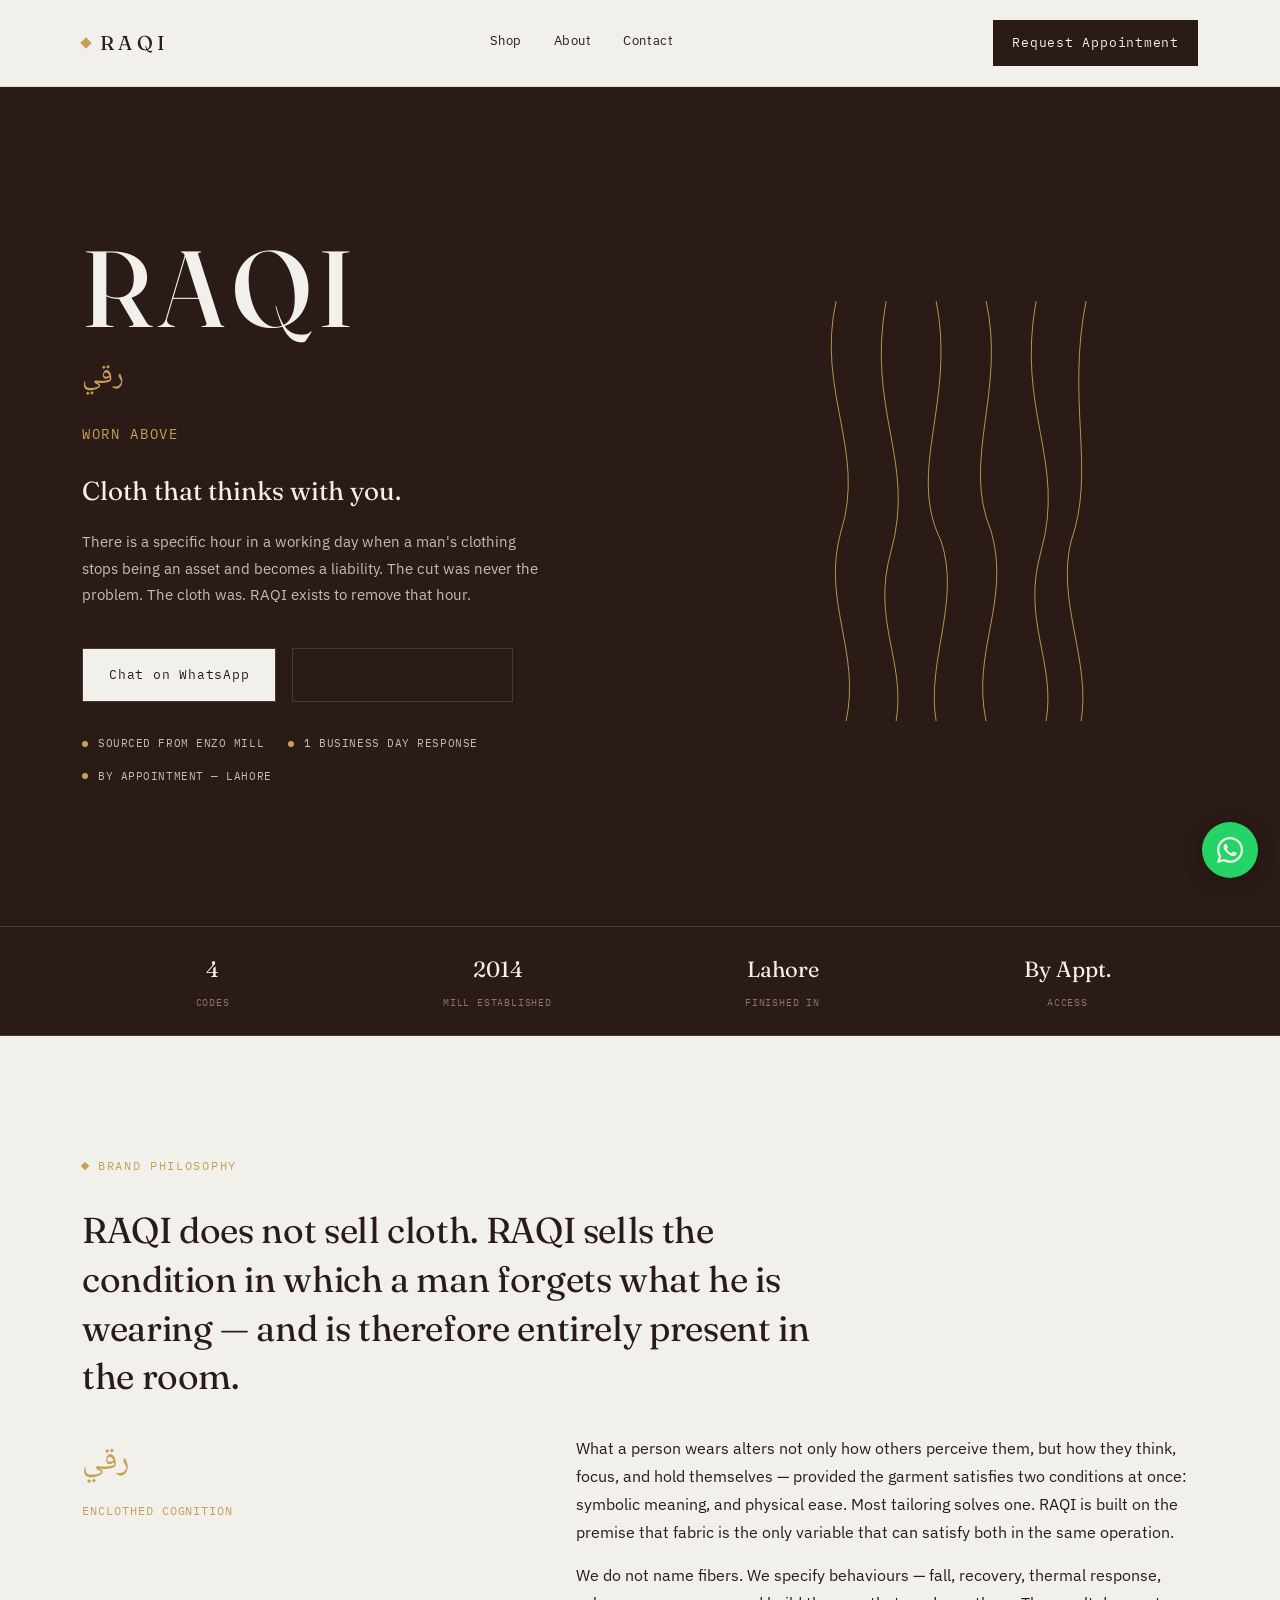
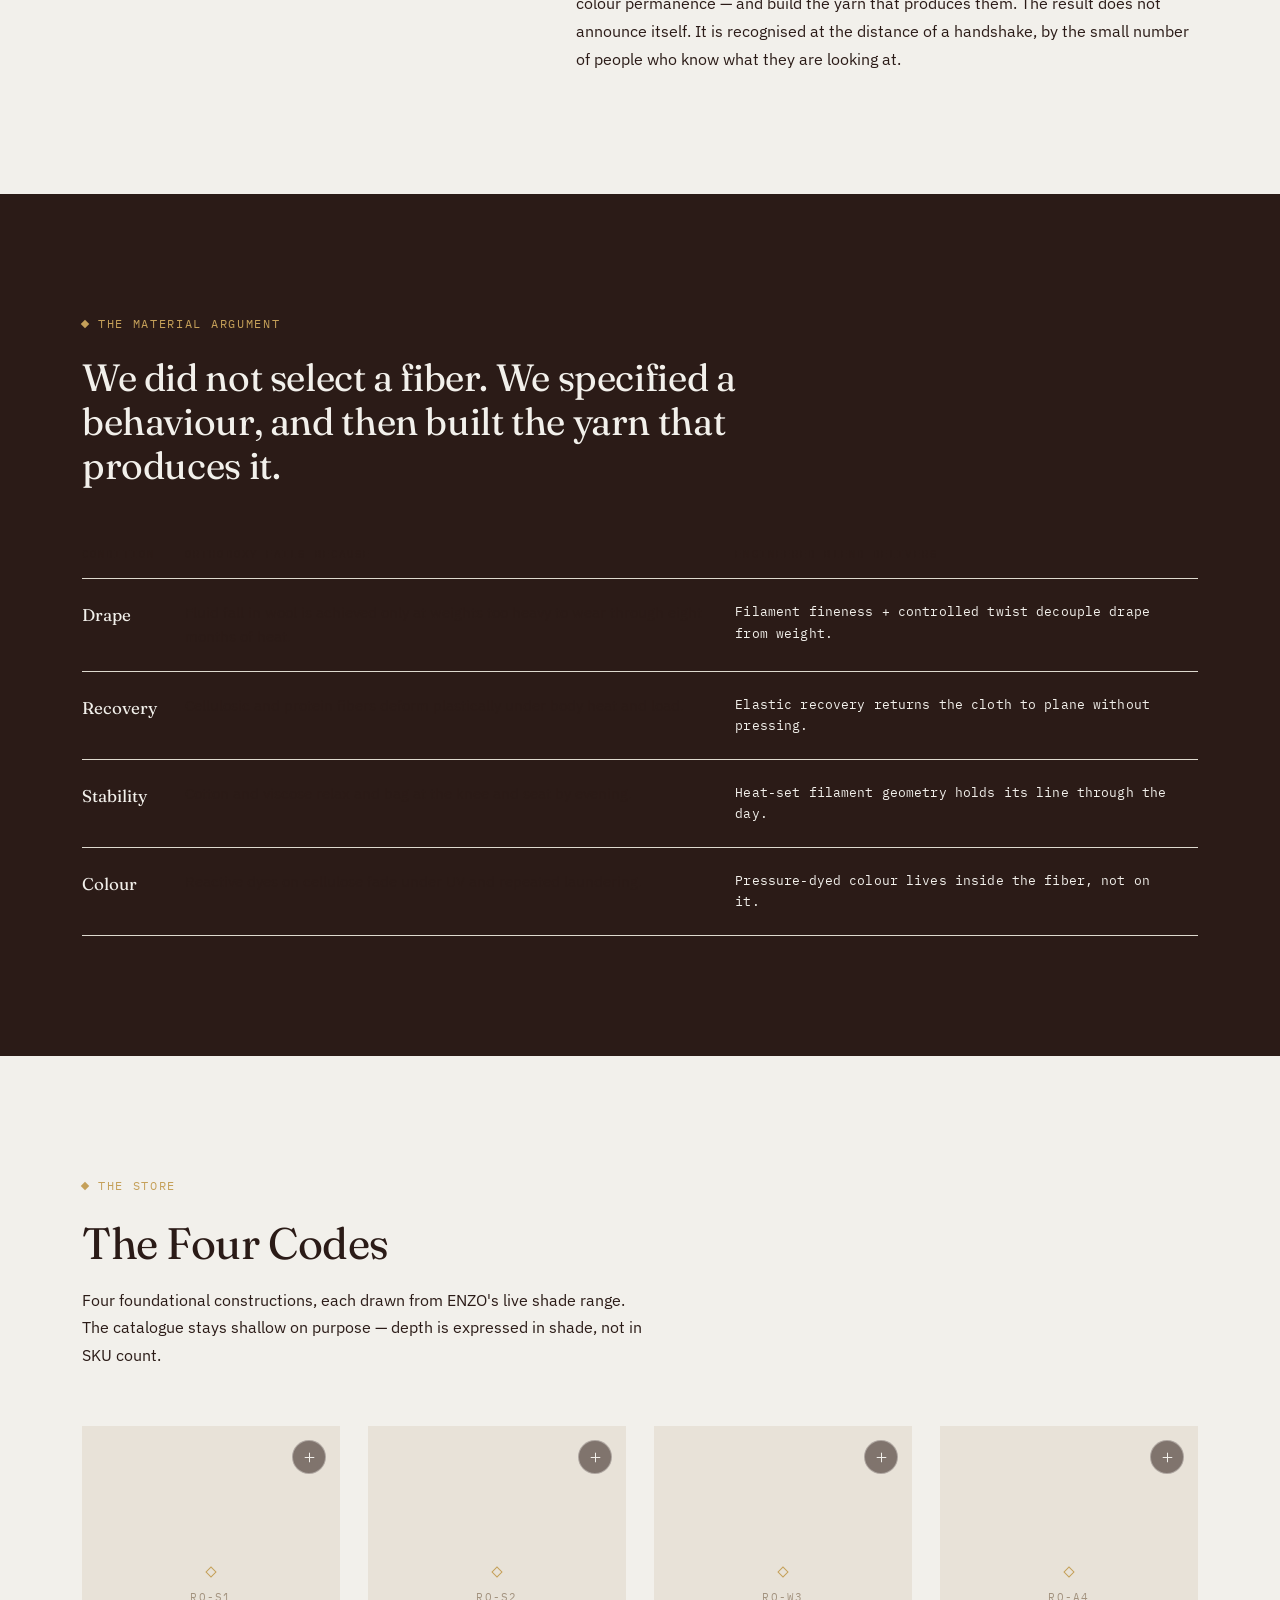
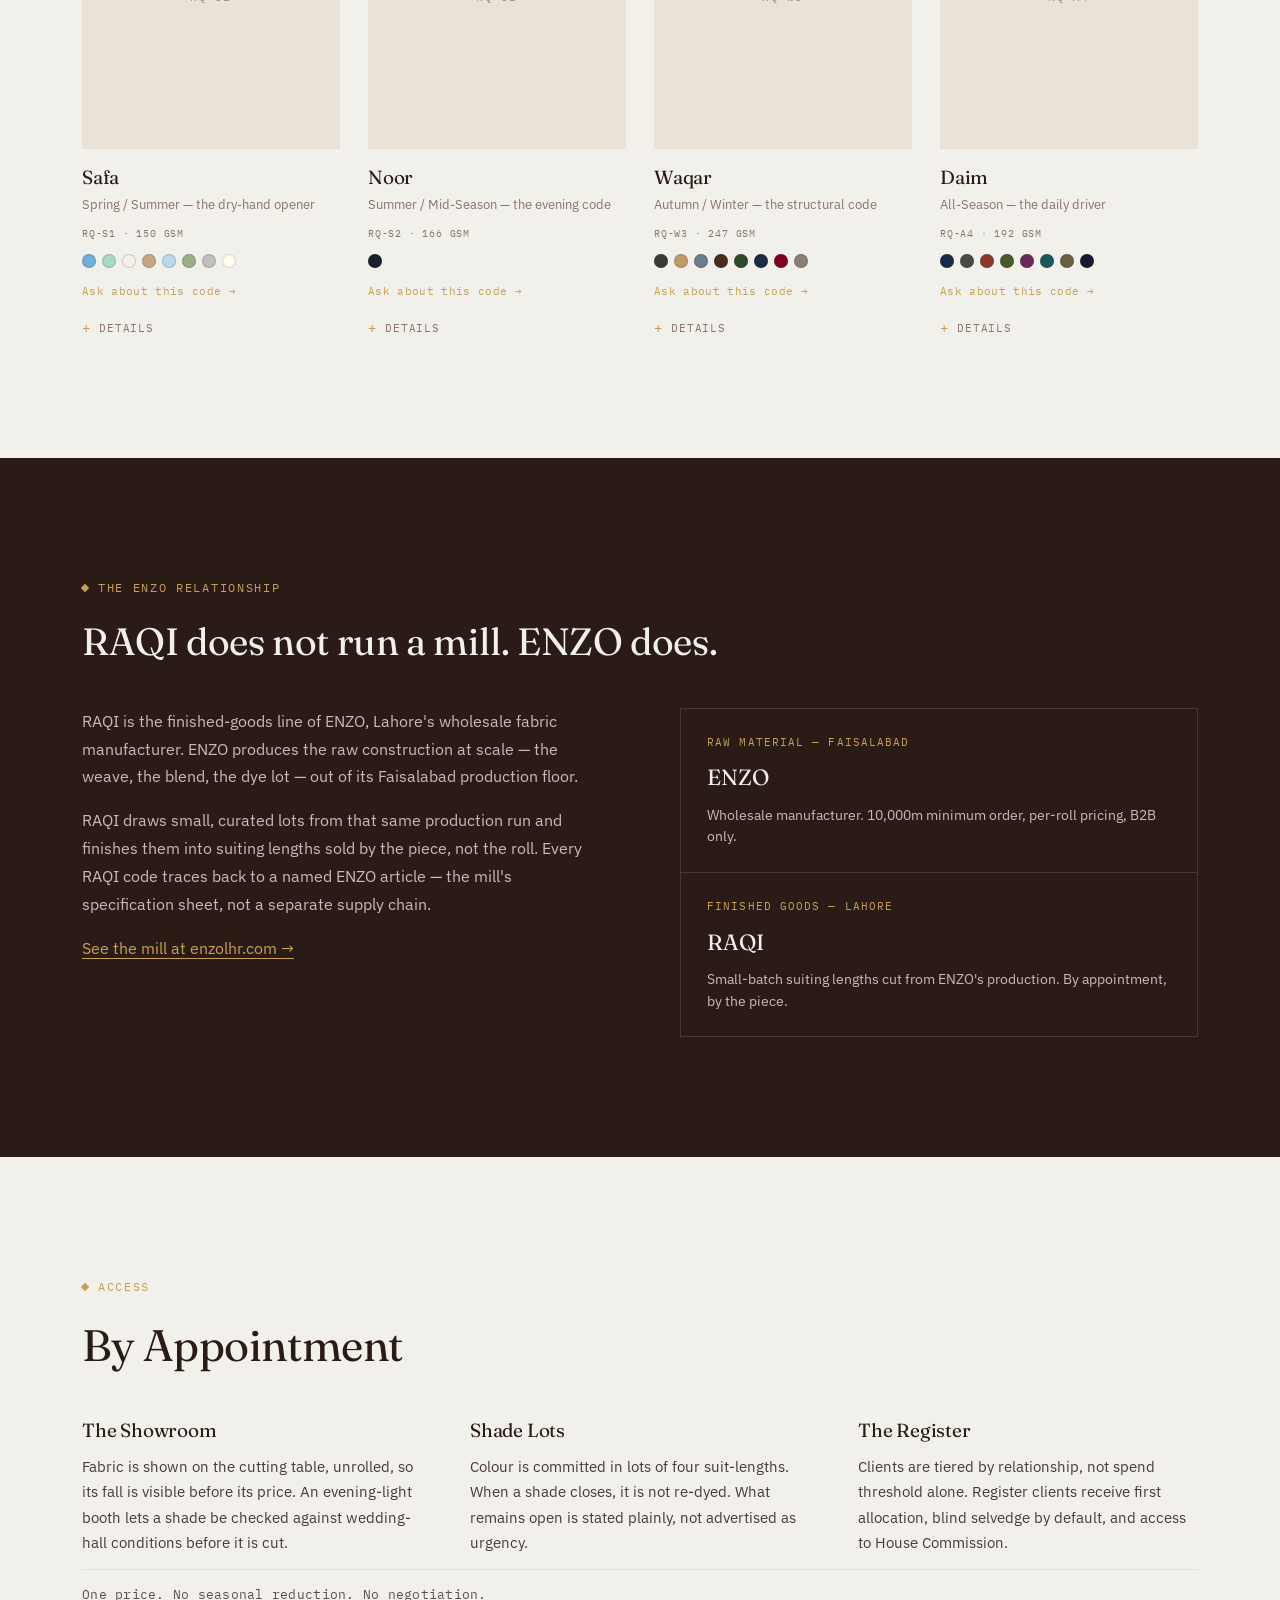
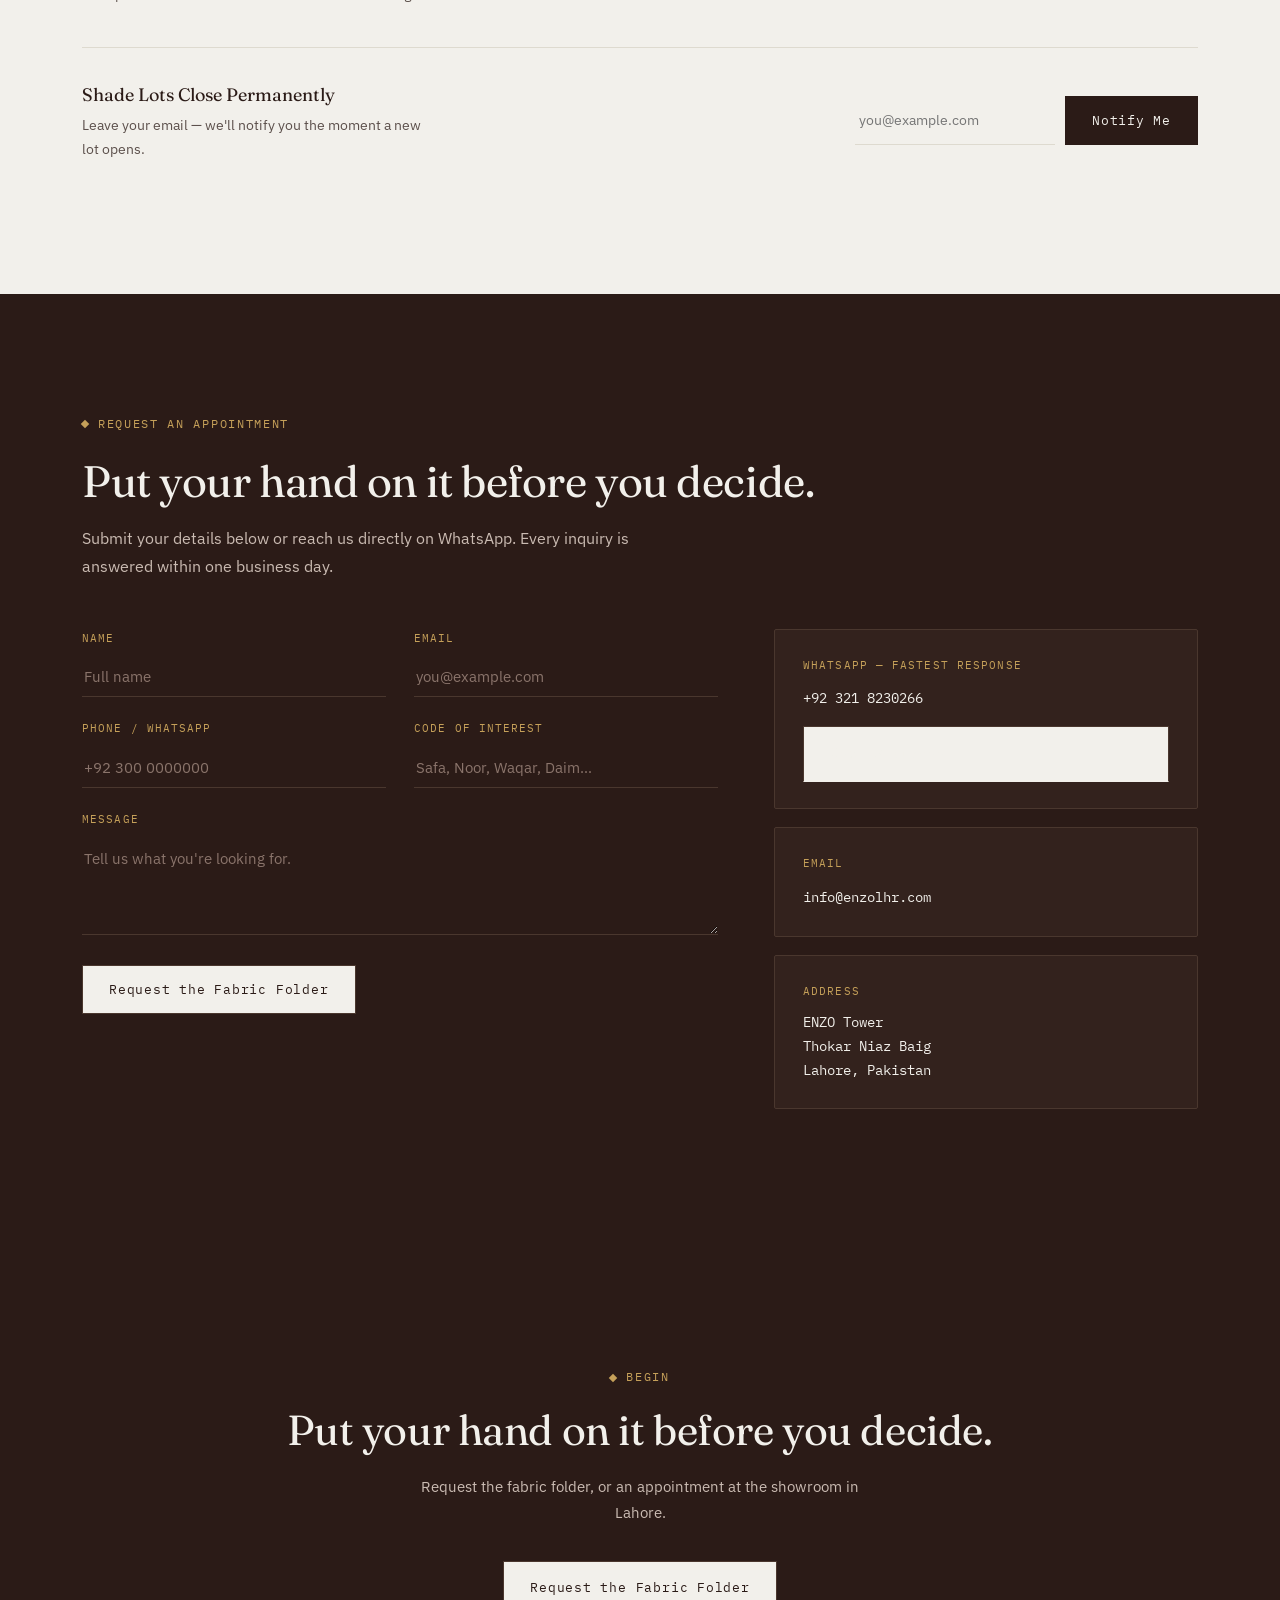
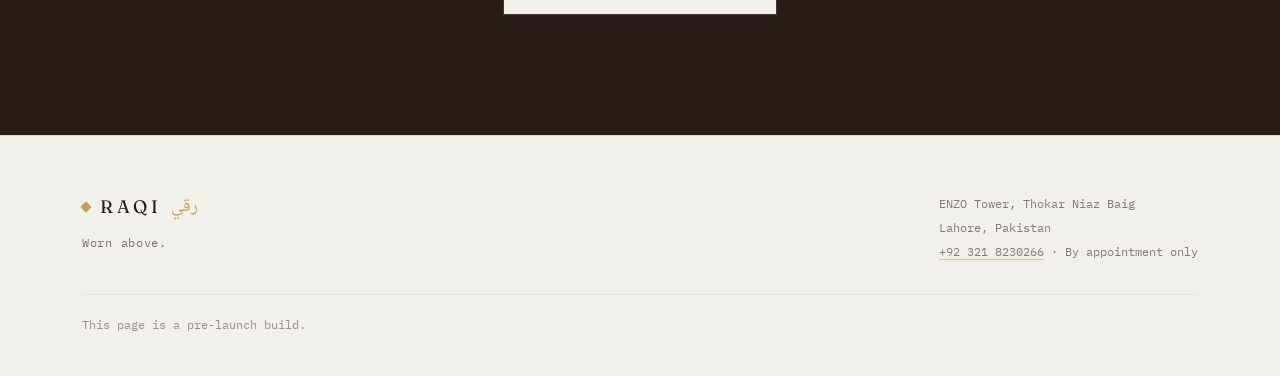
==== commit a56edc9f: "Extract shared CSS/JS into assets/, migrate cart to localStorage, add mobile menu Phase 1-3 of the r" ====
--- a/index.html
+++ b/index.html
@@ -23,6 +23,7 @@
 <link rel="preconnect" href="https://fonts.googleapis.com">
 <link rel="preconnect" href="https://fonts.gstatic.com" crossorigin>
 <link href="https://fonts.googleapis.com/css2?family=Fraunces:opsz,wght@9..144,300;9..144,400;9..144,500;9..144,600&family=IBM+Plex+Sans:wght@400;500&family=IBM+Plex+Mono:wght@400;500&family=Noto+Naskh+Arabic:wght@400;500&display=swap" rel="stylesheet">
+<link rel="stylesheet" href="assets/site.css">
 <script type="application/ld+json">
 {
   "@context": "https://schema.org",
@@ -50,107 +51,7 @@
 }
 </script>
 <style>
-  :root{
-    --chocolate:#2B1B17;
-    --ash:#F2F0EB;
-    --gold:#C5A059;
-    --chocolate-line:#4A372E;
-    --ash-line:#DEDACF;
-    --serif:'Fraunces', serif;
-    --sans:'IBM Plex Sans', -apple-system, sans-serif;
-    --mono:'IBM Plex Mono', monospace;
-    --arabic:'Noto Naskh Arabic', serif;
-  }
-  *{margin:0;padding:0;box-sizing:border-box;}
-  html{scroll-behavior:smooth;}
-  body{
-    font-family:var(--sans);
-    background:var(--ash);
-    color:var(--chocolate);
-    font-weight:400;
-    line-height:1.7;
-    -webkit-font-smoothing:antialiased;
-  }
-  a{color:inherit;text-decoration:none;}
-  img,svg{display:block;max-width:100%;}
-
-  .measure{max-width:640px;}
-  .wrap{max-width:1180px;margin:0 auto;padding:0 32px;}
-
-  h1,h2,h3{font-family:var(--serif);font-weight:400;line-height:1.15;letter-spacing:-0.01em;}
-
-  .eyebrow{
-    font-family:var(--mono);
-    font-size:12px;
-    letter-spacing:0.14em;
-    text-transform:uppercase;
-    color:var(--gold);
-    display:flex;
-    align-items:center;
-    gap:10px;
-  }
-  .eyebrow .diamond{width:6px;height:6px;}
-
-  .rule-gold{
-    width:48px;height:1px;background:var(--gold);
-    border:none;margin:20px 0 28px;
-  }
-
-  /* ---------- Nav ---------- */
-  .nav{
-    position:sticky;top:0;z-index:50;
-    background:rgba(242,240,235,0.92);
-    backdrop-filter:blur(6px);
-    border-bottom:1px solid var(--ash-line);
-  }
-  .nav-inner{
-    display:flex;align-items:center;justify-content:space-between;
-    padding:20px 32px;max-width:1180px;margin:0 auto;
-  }
-  .brandmark{display:flex;align-items:center;gap:10px;}
-  .brandmark .wordmark{
-    font-family:var(--serif);font-size:20px;letter-spacing:0.22em;
-    text-transform:uppercase;
-  }
-  .nav-links{display:flex;gap:36px;font-size:13px;letter-spacing:0.04em;}
-  .nav-links a{
-    padding-bottom:4px;border-bottom:1px solid transparent;
-    transition:border-color .25s ease, color .25s ease;
-  }
-  .nav-links a:hover, .nav-links a:focus-visible{border-color:var(--gold);}
-  .nav-links{display:none;}
-  @media(min-width:760px){ .nav-links{display:flex;} }
-
-  /* ---------- Diamond glyph ---------- */
-  .diamond{
-    width:8px;height:8px;background:var(--gold);
-    transform:rotate(45deg);flex:none;
-  }
-  .diamond.outline{background:none;border:1px solid var(--gold);}
-
-  /* ---------- Buttons ---------- */
-  .btn{
-    display:inline-flex;align-items:center;gap:10px;
-    font-family:var(--mono);font-size:13px;letter-spacing:0.06em;
-    padding:15px 26px;
-    border:1px solid transparent;
-    transition:border-color .25s ease, background .25s ease, color .25s ease;
-    white-space:nowrap;
-  }
-  .btn-dark{ background:var(--chocolate); color:var(--ash); }
-  .btn-dark:hover, .btn-dark:focus-visible{ border-color:var(--gold); }
-  .btn-light{ background:var(--ash); color:var(--chocolate); }
-  .btn-light:hover, .btn-light:focus-visible{ border-color:var(--gold); }
-  .btn-ghost{ background:transparent; border-color:var(--chocolate-line); color:var(--ash); }
-  .btn-ghost:hover, .btn-ghost:focus-visible{ border-color:var(--gold); }
-
-  /* ---------- Section rhythm ---------- */
-  section{padding:72px 0;}
-  @media(min-width:900px){ section{padding:120px 0;} }
-  .section-dark{ background:var(--chocolate); color:var(--ash); }
-  .section-dark .eyebrow{color:var(--gold);}
-
-  /* ---------- Hero ---------- */
+/* ---------- Hero ---------- */
   .hero{
     position:relative;overflow:hidden;
     background:var(--chocolate);color:var(--ash);
@@ -229,12 +130,7 @@
     text-transform:uppercase;color:#8a746b;margin-top:6px;
   }
 
-  /* ---------- Reveal on scroll ---------- */
-  .reveal{opacity:0;transform:translateY(18px);transition:opacity .7s ease, transform .7s ease;}
-  .reveal.in{opacity:1;transform:none;}
-  @media(prefers-reduced-motion: reduce){ .reveal{opacity:1;transform:none;transition:none;} }
-
-  /* ---------- Philosophy ---------- */
+/* ---------- Philosophy ---------- */
   .pull{
     font-family:var(--serif);font-weight:400;
     font-size:clamp(24px,3.4vw,36px);
@@ -264,80 +160,7 @@
   .argtable .fails{color:var(--chocolate);opacity:0.6;}
   .argtable .delivers{font-family:var(--mono);font-size:13px;letter-spacing:0.01em;}
 
-  /* ---------- Store ---------- */
-  .store-grid{
-    display:grid;grid-template-columns:1fr;gap:56px 32px;
-    margin-top:56px;
-  }
-  @media(min-width:640px){ .store-grid{grid-template-columns:1fr 1fr;} }
-  @media(min-width:1080px){ .store-grid{grid-template-columns:repeat(4,1fr);gap:48px 28px;} }
-  .store-card{
-    background:transparent;display:flex;flex-direction:column;
-    transition:transform .25s ease;
-  }
-  .store-card:hover{transform:translateY(-4px);}
-  .store-img{
-    position:relative;aspect-ratio:4/5;background:#241713;overflow:hidden;
-  }
-  .store-img img{width:100%;height:100%;object-fit:cover;display:block;transition:transform .5s ease;}
-  .store-card:hover .store-img img{transform:scale(1.045);}
-  .store-img-fallback{
-    position:absolute;inset:0;display:flex;flex-direction:column;align-items:center;
-    justify-content:center;gap:12px;
-  }
-  .store-img-fallback span:last-child{
-    font-family:var(--mono);font-size:11px;letter-spacing:0.12em;color:#8a746b;
-  }
-  .store-img.has-image .store-img-fallback{display:none;}
-  .store-quickadd{
-    position:absolute;top:14px;right:14px;width:34px;height:34px;border-radius:50%;
-    background:rgba(43,27,23,0.55);backdrop-filter:blur(4px);
-    border:1px solid rgba(242,240,235,0.4);
-    display:flex;align-items:center;justify-content:center;color:var(--ash);
-    transition:background .2s ease, border-color .2s ease, color .2s ease;
-    cursor:pointer;padding:0;
-  }
-  .store-quickadd:hover{border-color:var(--gold);}
-  .store-quickadd.is-added{background:var(--gold);border-color:var(--gold);color:var(--chocolate);}
-  .store-body{padding-top:18px;}
-  .store-name{font-size:19px;margin:0;}
-  .store-sub{font-size:13px;color:#8a746b;margin-top:5px;}
-  .store-code{
-    font-family:var(--mono);font-size:10px;letter-spacing:0.08em;text-transform:uppercase;
-    color:#8a746b;margin-top:9px;
-  }
-  .store-swatches{display:flex;gap:6px;margin-top:12px;flex-wrap:wrap;}
-  .swatch{
-    width:14px;height:14px;border-radius:50%;flex:none;
-    border:1px solid rgba(242,240,235,0.25);
-  }
-  .store-ask{
-    display:inline-block;margin-top:14px;font-family:var(--mono);font-size:11px;
-    letter-spacing:0.03em;color:var(--gold);border-bottom:1px solid transparent;
-  }
-  .store-ask:hover{border-color:var(--gold);}
-  .store-details{margin-top:16px;}
-  .store-details summary{
-    cursor:pointer;list-style:none;font-family:var(--mono);font-size:11px;letter-spacing:0.08em;
-    text-transform:uppercase;color:#cabbb2;display:flex;align-items:center;gap:8px;
-  }
-  .store-details summary::-webkit-details-marker{display:none;}
-  .store-details summary::before{content:'+';font-size:14px;color:var(--gold);line-height:1;}
-  .store-details[open] summary::before{content:'−';}
-  .store-details-body{margin-top:14px;}
-  .code-desc{font-size:14px;line-height:1.7;color:#cabbb2;max-width:320px;}
-  .code-specs-inline{display:flex;gap:18px;margin-top:14px;font-family:var(--mono);font-size:11px;color:#8a746b;}
-  .code-source{margin-top:14px;font-family:var(--mono);font-size:11px;letter-spacing:0.03em;color:#8a746b;}
-  .in-stock{
-    display:flex;align-items:center;gap:7px;margin-top:12px;
-    font-family:var(--mono);font-size:10px;letter-spacing:0.08em;text-transform:uppercase;color:#8fbf8a;
-  }
-  .in-stock::before{content:'';width:6px;height:6px;border-radius:50%;background:#4caf50;flex:none;}
-  @media(prefers-reduced-motion: reduce){
-    .store-card, .store-card:hover, .store-img img, .store-card:hover .store-img img{transition:none;transform:none;}
-  }
-
-  /* ---------- Lineage ---------- */
+/* ---------- Lineage ---------- */
   .lineage-grid{display:grid;grid-template-columns:1fr;gap:40px;margin-top:44px;align-items:start;}
   @media(min-width:840px){ .lineage-grid{grid-template-columns:1fr 1fr;gap:80px;} }
   .lineage-copy{font-size:15.5px;line-height:1.8;color:#cabbb2;}
@@ -418,116 +241,45 @@
   }
   .contact-card a{display:inline-block;border-bottom:1px solid transparent;}
   .contact-card a:hover{border-color:var(--gold);}
-
-  /* ---------- Footer ---------- */
-  footer{background:var(--ash);padding:56px 0 40px;border-top:1px solid var(--ash-line);}
-  .foot-grid{
-    display:flex;flex-direction:column;gap:28px;
-  }
-  @media(min-width:700px){ .foot-grid{flex-direction:row;justify-content:space-between;align-items:flex-end;} }
-  .foot-mark{display:flex;align-items:center;gap:10px;}
-  .foot-mark .wordmark{font-family:var(--serif);font-size:18px;letter-spacing:0.2em;text-transform:uppercase;}
-  .foot-arabic{font-family:var(--arabic);color:var(--gold);font-size:18px;}
-  .foot-line{font-family:var(--mono);font-size:12px;letter-spacing:0.06em;opacity:0.6;margin-top:10px;}
-  .foot-meta{font-family:var(--mono);font-size:12px;opacity:0.55;line-height:2;}
-  .foot-note{
-    font-size:12px;opacity:0.45;margin-top:30px;font-family:var(--mono);
-    border-top:1px solid var(--ash-line);padding-top:20px;
-  }
-
-  :focus-visible{outline:1px solid var(--gold);outline-offset:3px;}
-
-  /* ---------- Floating WhatsApp ---------- */
-  .wa-float{
-    position:fixed;right:22px;bottom:22px;z-index:60;
-    width:56px;height:56px;border-radius:50%;
-    background:#25D366;display:flex;align-items:center;justify-content:center;
-    box-shadow:0 4px 18px rgba(0,0,0,0.35);
-    animation:wa-pulse 2.6s ease-in-out infinite;
-  }
-  .wa-float:hover{box-shadow:0 6px 22px rgba(0,0,0,0.45);}
-  @keyframes wa-pulse{
-    0%, 100%{ box-shadow:0 4px 18px rgba(0,0,0,0.35), 0 0 0 0 rgba(37,211,102,0.55); }
-    50%{ box-shadow:0 4px 18px rgba(0,0,0,0.35), 0 0 0 10px rgba(37,211,102,0); }
-  }
-  @media(prefers-reduced-motion: reduce){ .wa-float{animation:none;} }
-
-  /* ---------- Selection Cart ---------- */
-  .cart-bar{
-    position:fixed;right:22px;bottom:90px;z-index:59;
-    display:flex;align-items:center;gap:14px;
-    background:var(--chocolate);border:1px solid var(--gold);
-    padding:12px 16px;border-radius:999px;
-    transform:translateY(10px) scale(0.96);opacity:0;pointer-events:none;
-    transition:opacity .25s ease, transform .25s ease;
-    box-shadow:0 4px 18px rgba(0,0,0,0.3);
-  }
-  .cart-bar.visible{opacity:1;transform:translateY(0) scale(1);pointer-events:auto;}
-  .cart-bar-count{
-    font-family:var(--mono);font-size:12px;letter-spacing:0.05em;color:var(--ash);white-space:nowrap;
-  }
-  .cart-bar .btn{padding:8px 16px;font-size:12px;cursor:pointer;}
-  @media(max-width:480px){ .cart-bar{right:14px;left:14px;bottom:88px;justify-content:space-between;} }
-  @media(prefers-reduced-motion: reduce){ .cart-bar{transition:none;} }
-
-  .cart-backdrop{
-    position:fixed;inset:0;background:rgba(0,0,0,0.5);z-index:65;
-    opacity:0;pointer-events:none;transition:opacity .3s ease;
-  }
-  .cart-backdrop.visible{opacity:1;pointer-events:auto;}
-  .cart-drawer{
-    position:fixed;top:0;right:0;height:100%;width:360px;max-width:88vw;
-    background:var(--chocolate);border-left:1px solid var(--chocolate-line);
-    z-index:70;transform:translateX(100%);transition:transform .3s ease;
-    display:flex;flex-direction:column;
-  }
-  .cart-drawer.open{transform:translateX(0);}
-  .cart-drawer-header{
-    display:flex;align-items:center;justify-content:space-between;
-    padding:24px 24px 18px;border-bottom:1px solid var(--chocolate-line);
-    font-family:var(--mono);font-size:12px;letter-spacing:0.1em;text-transform:uppercase;color:var(--gold);
-    flex:none;
-  }
-  .cart-drawer-close{
-    background:none;border:none;color:var(--ash);font-size:22px;line-height:1;
-    cursor:pointer;padding:0;width:24px;height:24px;
-  }
-  .cart-drawer-close:hover{color:var(--gold);}
-  .cart-drawer-items{flex:1;overflow-y:auto;padding:8px 24px;}
-  .cart-item{display:flex;align-items:center;gap:14px;padding:16px 0;border-bottom:1px solid var(--chocolate-line);}
-  .cart-item:last-child{border-bottom:none;}
-  .cart-item-thumb{width:52px;height:65px;background:#241713;flex:none;overflow:hidden;}
-  .cart-item-thumb img{width:100%;height:100%;object-fit:cover;display:block;}
-  .cart-item-info{flex:1;min-width:0;}
-  .cart-item-name{font-family:var(--serif);font-size:16px;}
-  .cart-item-sub{font-family:var(--mono);font-size:10px;color:#8a746b;margin-top:3px;}
-  .cart-item-remove{
-    background:none;border:none;color:#8a746b;font-size:19px;line-height:1;
-    cursor:pointer;padding:6px;flex:none;
-  }
-  .cart-item-remove:hover{color:var(--gold);}
-  .cart-drawer-empty{font-family:var(--mono);font-size:12px;color:#8a746b;text-align:center;padding:48px 0;}
-  .cart-drawer-footer{padding:20px 24px 24px;border-top:1px solid var(--chocolate-line);flex:none;}
-  @media(prefers-reduced-motion: reduce){ .cart-drawer, .cart-backdrop{transition:none;} }
 </style>
 </head>
 <body>
 
-<nav class="nav">
+<nav class="nav" aria-label="Primary">
   <div class="nav-inner">
-    <div class="brandmark">
+    <a href="index.html" class="brandmark" aria-label="RAQI — home">
       <span class="diamond"></span>
       <span class="wordmark">Raqi</span>
-    </div>
+    </a>
     <div class="nav-links">
-      <a href="#philosophy">Philosophy</a>
-      <a href="#codes">The Four Codes</a>
-      <a href="#access">Access</a>
+      <a href="#codes">Shop</a>
+      <a href="#philosophy">About</a>
       <a href="#contact">Contact</a>
     </div>
-    <a href="#contact" class="btn btn-dark" style="padding:11px 18px;">Request Appointment</a>
+    <div style="display:flex;align-items:center;gap:8px;">
+      <a href="#contact" class="btn btn-dark" style="padding:11px 18px;">Request Appointment</a>
+      <button type="button" id="nav-toggle" class="nav-toggle" aria-label="Open menu" aria-expanded="false" aria-controls="mobile-menu">
+        <span aria-hidden="true"></span><span aria-hidden="true"></span>
+      </button>
+    </div>
   </div>
 </nav>
+
+<div id="mobile-menu" class="mobile-menu" aria-hidden="true">
+  <div class="mobile-menu-top">
+    <span class="brandmark">
+      <span class="diamond"></span>
+      <span class="wordmark">Raqi</span>
+    </span>
+    <button type="button" id="mobile-menu-close" class="mobile-menu-close" aria-label="Close menu">&times;</button>
+  </div>
+  <nav class="mobile-menu-links" aria-label="Mobile">
+    <a href="#codes">Shop</a>
+    <a href="#philosophy">About</a>
+    <a href="#contact">Contact</a>
+    <a href="https://wa.me/923218230266" target="_blank" rel="noopener noreferrer">WhatsApp Us</a>
+  </nav>
+</div>
 
 <header class="hero">
   <div class="wrap hero-grid">
@@ -898,243 +650,9 @@
   <svg viewBox="0 0 24 24" width="26" height="26" fill="#F2F0EB" aria-hidden="true"><path d="M17.472 14.382c-.297-.149-1.758-.867-2.03-.967-.273-.099-.471-.148-.67.15-.197.297-.767.966-.94 1.164-.173.199-.347.223-.644.075-.297-.15-1.255-.463-2.39-1.475-.883-.788-1.48-1.761-1.653-2.059-.173-.297-.018-.458.13-.606.134-.133.297-.347.446-.52.149-.174.198-.298.298-.497.099-.198.05-.371-.025-.52-.075-.149-.669-1.612-.916-2.207-.242-.579-.487-.5-.669-.51-.173-.008-.371-.01-.57-.01-.198 0-.52.074-.792.372-.272.297-1.04 1.016-1.04 2.479 0 1.462 1.065 2.875 1.213 3.074.149.198 2.096 3.2 5.077 4.487.709.306 1.262.489 1.694.625.712.227 1.36.195 1.871.118.571-.085 1.758-.719 2.006-1.413.248-.694.248-1.289.173-1.413-.074-.124-.272-.198-.57-.347z"/><path d="M20.52 3.449C18.24 1.245 15.24 0 12.045 0 5.463 0 .105 5.36.102 11.943c0 2.105.548 4.16 1.591 5.976L0 24l6.223-1.632a11.9 11.9 0 0 0 5.822 1.484h.005c6.58 0 11.938-5.359 11.941-11.943a11.87 11.87 0 0 0-3.47-8.46zM12.05 21.785h-.004a9.87 9.87 0 0 1-5.031-1.378l-.361-.214-3.741.981.999-3.648-.235-.374a9.86 9.86 0 0 1-1.51-5.234c.002-5.45 4.437-9.884 9.888-9.884 2.64 0 5.122 1.03 6.988 2.898a9.83 9.83 0 0 1 2.893 6.994c-.003 5.45-4.437 9.859-9.886 9.859z"/></svg>
 </a>
 
-<script>
-  // Scroll reveal
-  const els = document.querySelectorAll('.reveal');
-  if('IntersectionObserver' in window){
-    const io = new IntersectionObserver((entries)=>{
-      entries.forEach(e=>{
-        if(e.isIntersecting){ e.target.classList.add('in'); io.unobserve(e.target); }
-      });
-    }, {threshold:0.12});
-    els.forEach(el=>io.observe(el));
-  } else {
-    els.forEach(el=>el.classList.add('in'));
-  }
-</script>
-
-<script>
-  // Store card images — only swap in the real ENZO asset if it actually loads,
-  // so a missing photo never flashes a broken-image icon; falls back to the code mark.
-  document.querySelectorAll('.store-img[data-src]').forEach(function (box) {
-    var src = box.getAttribute('data-src');
-    var probe = new Image();
-    probe.onload = function () {
-      var img = document.createElement('img');
-      img.src = src;
-      img.alt = box.getAttribute('data-alt') || '';
-      img.loading = 'lazy';
-      box.insertBefore(img, box.firstChild);
-      box.classList.add('has-image');
-    };
-    probe.src = src;
-  });
-
-  // Selection cart — pick codes, review them in a slide-out drawer, then send the whole list to WhatsApp.
-  (function () {
-    var PHONE = '923218230266';
-    var PRODUCTS = {
-      Safa:  { sub: 'Spring / Summer',    img: 'https://enzolhr.com/assets/products/bb-04-summer.webp' },
-      Noor:  { sub: 'Summer / Mid-Season', img: 'https://enzolhr.com/assets/products/ns-01.webp' },
-      Waqar: { sub: 'Autumn / Winter',    img: 'https://enzolhr.com/assets/products/ww-07.webp' },
-      Daim:  { sub: 'All-Season',         img: 'https://enzolhr.com/assets/products/bb-04-winter.webp' }
-    };
-    var ICON_PLUS  = '<svg viewBox="0 0 24 24" width="15" height="15" aria-hidden="true"><path d="M12 5v14M5 12h14" stroke="currentColor" stroke-width="1.6" fill="none" stroke-linecap="round"/></svg>';
-    var ICON_CHECK = '<svg viewBox="0 0 24 24" width="15" height="15" aria-hidden="true"><path d="M5 12.5l4.5 4.5L19 7" stroke="currentColor" stroke-width="1.8" fill="none" stroke-linecap="round" stroke-linejoin="round"/></svg>';
-
-    var selection = [];
-    var cartBar    = document.getElementById('cart-bar');
-    var cartCount  = document.getElementById('cart-count');
-    var cartView   = document.getElementById('cart-view');
-    var drawer     = document.getElementById('cart-drawer');
-    var backdrop   = document.getElementById('cart-backdrop');
-    var closeBtn   = document.getElementById('cart-close');
-    var itemsBox   = document.getElementById('cart-items');
-    var sendBtn    = document.getElementById('cart-drawer-send');
-    var codeField  = document.getElementById('r-code');
-
-    function setAdded(code, added) {
-      var btn = document.querySelector('.store-quickadd[data-code="' + code + '"]');
-      if (!btn) return;
-      btn.innerHTML = added ? ICON_CHECK : ICON_PLUS;
-      btn.classList.toggle('is-added', added);
-      btn.setAttribute('aria-label', (added ? 'Remove ' : 'Add ') + code + (added ? ' from selection' : ' to selection'));
-    }
-
-    function renderItems() {
-      if (!selection.length) {
-        itemsBox.innerHTML = '<p class="cart-drawer-empty">No codes selected yet.</p>';
-        return;
-      }
-      itemsBox.innerHTML = selection.map(function (code) {
-        var p = PRODUCTS[code] || {};
-        return '<div class="cart-item">' +
-          '<div class="cart-item-thumb"><img src="' + (p.img || '') + '" alt="" loading="lazy" onerror="this.style.display=\'none\'"></div>' +
-          '<div class="cart-item-info"><div class="cart-item-name">' + code + '</div><div class="cart-item-sub">' + (p.sub || '') + '</div></div>' +
-          '<button type="button" class="cart-item-remove" data-code="' + code + '" aria-label="Remove ' + code + ' from selection">&times;</button>' +
-        '</div>';
-      }).join('');
-    }
-
-    function update() {
-      var n = selection.length;
-      cartCount.textContent = n;
-      cartBar.classList.toggle('visible', n > 0);
-      if (codeField) codeField.value = selection.join(', ');
-      renderItems();
-      if (n > 0) {
-        var msg = "Hello RAQI, I'd like more details on: " + selection.join(', ') + '.';
-        sendBtn.href = 'https://wa.me/' + PHONE + '?text=' + encodeURIComponent(msg);
-      }
-    }
-
-    function toggle(code) {
-      var idx = selection.indexOf(code);
-      if (idx === -1) { selection.push(code); setAdded(code, true); }
-      else { selection.splice(idx, 1); setAdded(code, false); }
-      update();
-    }
-
-    document.querySelectorAll('.store-quickadd').forEach(function (btn) {
-      btn.addEventListener('click', function () { toggle(btn.getAttribute('data-code')); });
-    });
-
-    itemsBox.addEventListener('click', function (e) {
-      var btn = e.target.closest('.cart-item-remove');
-      if (btn) toggle(btn.getAttribute('data-code'));
-    });
-
-    function openDrawer() {
-      drawer.classList.add('open');
-      backdrop.classList.add('visible');
-      drawer.setAttribute('aria-hidden', 'false');
-    }
-    function closeDrawer() {
-      drawer.classList.remove('open');
-      backdrop.classList.remove('visible');
-      drawer.setAttribute('aria-hidden', 'true');
-    }
-
-    cartView.addEventListener('click', openDrawer);
-    closeBtn.addEventListener('click', closeDrawer);
-    backdrop.addEventListener('click', closeDrawer);
-    document.addEventListener('keydown', function (e) {
-      if (e.key === 'Escape') closeDrawer();
-    });
-
-    update();
-  })();
-</script>
-
-<script>
-  // Quote form — Formspree submission (same form used by enzolhr.com), WhatsApp fallback on failure
-  (function () {
-    'use strict';
-    var FORMSPREE_ID = 'xykardnj';
-    var PHONE = '923218230266';
-    var form = document.querySelector('form[data-quote-form]');
-    if (!form) return;
-    var status = document.getElementById('form-status');
-
-    function setStatus(msg, ok) {
-      if (!status) return;
-      status.textContent = msg;
-      status.style.color = ok ? '#C5A059' : '#e08a74';
-    }
-
-    function waLink(data) {
-      var lines = [
-        'Hello RAQI, I would like to request the fabric folder.',
-        data.name    ? 'Name: ' + data.name : '',
-        data.email   ? 'Email: ' + data.email : '',
-        data.phone   ? 'Phone: ' + data.phone : '',
-        data.code    ? 'Code of interest: ' + data.code : '',
-        data.message ? 'Message: ' + data.message : ''
-      ].filter(Boolean);
-      return 'https://wa.me/' + PHONE + '?text=' + encodeURIComponent(lines.join('\n'));
-    }
-
-    form.addEventListener('submit', function (e) {
-      e.preventDefault();
-      var fd = new FormData(form);
-      var data = {};
-      fd.forEach(function (v, k) { data[k] = v.toString().trim(); });
-
-      if (!data.name || !data.email) {
-        setStatus('Please provide at least your name and email.', false);
-        return;
-      }
-
-      var btn = form.querySelector('[type="submit"]');
-      if (btn) btn.disabled = true;
-      setStatus('Sending…', true);
-
-      fetch('https://formspree.io/f/' + FORMSPREE_ID, {
-        method: 'POST',
-        headers: { 'Accept': 'application/json' },
-        body: fd
-      }).then(function (res) {
-        if (res.ok) {
-          form.reset();
-          setStatus('Thank you — we will respond within 1 business day.', true);
-        } else {
-          setStatus('Something went wrong. Opening WhatsApp instead…', false);
-          window.open(waLink(data), '_blank', 'noopener');
-        }
-      }).catch(function () {
-        setStatus('Network error. Opening WhatsApp instead…', false);
-        window.open(waLink(data), '_blank', 'noopener');
-      }).finally(function () {
-        if (btn) btn.disabled = false;
-      });
-    });
-  })();
-</script>
-
-<script>
-  // Shade-lot notify signup — email only, same Formspree account, distinct subject.
-  (function () {
-    'use strict';
-    var FORMSPREE_ID = 'xykardnj';
-    var form = document.getElementById('notify-form');
-    if (!form) return;
-    var status = document.getElementById('notify-status');
-
-    function setStatus(msg, ok) {
-      if (!status) return;
-      status.textContent = msg;
-      status.style.color = ok ? '#8fbf8a' : '#c0392b';
-    }
-
-    form.addEventListener('submit', function (e) {
-      e.preventDefault();
-      var fd = new FormData(form);
-      var email = (fd.get('email') || '').toString().trim();
-      if (!email) { setStatus('Please enter your email.', false); return; }
-
-      var btn = form.querySelector('[type="submit"]');
-      if (btn) btn.disabled = true;
-      setStatus('Sending…', true);
-
-      fetch('https://formspree.io/f/' + FORMSPREE_ID, {
-        method: 'POST',
-        headers: { 'Accept': 'application/json' },
-        body: fd
-      }).then(function (res) {
-        if (res.ok) {
-          form.reset();
-          setStatus("You're on the list — we'll email you when a new lot opens.", true);
-        } else {
-          setStatus('Something went wrong. Please try again or message us on WhatsApp.', false);
-        }
-      }).catch(function () {
-        setStatus('Network error. Please try again or message us on WhatsApp.', false);
-      }).finally(function () {
-        if (btn) btn.disabled = false;
-      });
-    });
-  })();
-</script>
+<script src="assets/products-data.js"></script>
+<script src="assets/site.js"></script>
+<script src="assets/forms.js"></script>
 
 </body>
 </html>
--- a/assets/site.css
+++ b/assets/site.css
@@ -0,0 +1,328 @@
+/* ============================================================
+   RAQI — Shared design system
+   Used across all pages. Page-unique sections (hero, product
+   detail specifics, journal typography, etc.) stay inline per
+   page, same discipline as nav/footer markup.
+   ============================================================ */
+
+:root{
+  --chocolate:#2B1B17;
+  --ash:#F2F0EB;
+  --gold:#C5A059;
+  --chocolate-line:#4A372E;
+  --ash-line:#DEDACF;
+  --serif:'Fraunces', serif;
+  --sans:'IBM Plex Sans', -apple-system, sans-serif;
+  --mono:'IBM Plex Mono', monospace;
+  --arabic:'Noto Naskh Arabic', serif;
+}
+*{margin:0;padding:0;box-sizing:border-box;}
+html{scroll-behavior:smooth;}
+body{
+  font-family:var(--sans);
+  background:var(--ash);
+  color:var(--chocolate);
+  font-weight:400;
+  line-height:1.7;
+  -webkit-font-smoothing:antialiased;
+}
+a{color:inherit;text-decoration:none;}
+img,svg{display:block;max-width:100%;}
+
+.measure{max-width:640px;}
+.wrap{max-width:1180px;margin:0 auto;padding:0 32px;}
+
+h1,h2,h3{font-family:var(--serif);font-weight:400;line-height:1.15;letter-spacing:-0.01em;}
+
+.eyebrow{
+  font-family:var(--mono);
+  font-size:12px;
+  letter-spacing:0.14em;
+  text-transform:uppercase;
+  color:var(--gold);
+  display:flex;
+  align-items:center;
+  gap:10px;
+}
+.eyebrow .diamond{width:6px;height:6px;}
+
+.rule-gold{
+  width:48px;height:1px;background:var(--gold);
+  border:none;margin:20px 0 28px;
+}
+
+/* ---------- Nav ---------- */
+.nav{
+  position:sticky;top:0;z-index:50;
+  background:rgba(242,240,235,0.92);
+  backdrop-filter:blur(6px);
+  border-bottom:1px solid var(--ash-line);
+}
+.nav-inner{
+  display:flex;align-items:center;justify-content:space-between;
+  padding:20px 32px;max-width:1180px;margin:0 auto;
+}
+.brandmark{display:flex;align-items:center;gap:10px;}
+.brandmark .wordmark{
+  font-family:var(--serif);font-size:20px;letter-spacing:0.22em;
+  text-transform:uppercase;
+}
+.nav-links{display:none;gap:32px;font-size:13px;letter-spacing:0.04em;align-items:center;}
+.nav-links a{
+  padding-bottom:4px;border-bottom:1px solid transparent;
+  transition:border-color .25s ease, color .25s ease;
+}
+.nav-links a:hover, .nav-links a:focus-visible{border-color:var(--gold);}
+.nav-links a[aria-current="page"]{color:var(--gold);}
+@media(min-width:900px){ .nav-links{display:flex;} }
+.nav-toggle{
+  display:flex;background:none;border:none;padding:8px;cursor:pointer;
+}
+@media(min-width:900px){ .nav-toggle{display:none;} }
+.nav-toggle span{
+  display:block;width:22px;height:1.5px;background:var(--chocolate);margin:4px 0;
+  transition:transform .25s ease, opacity .25s ease;
+}
+
+/* Mobile full-screen menu */
+.mobile-menu{
+  position:fixed;inset:0;z-index:80;background:var(--ash);
+  display:flex;flex-direction:column;padding:24px 32px;
+  transform:translateY(-100%);transition:transform .3s ease;
+  overflow-y:auto;
+}
+.mobile-menu.open{transform:translateY(0);}
+.mobile-menu-top{display:flex;align-items:center;justify-content:space-between;}
+.mobile-menu-close{background:none;border:none;font-size:26px;line-height:1;cursor:pointer;color:var(--chocolate);padding:4px;}
+.mobile-menu-links{display:flex;flex-direction:column;gap:4px;margin-top:48px;}
+.mobile-menu-links a{
+  font-family:var(--serif);font-size:28px;padding:14px 0;border-bottom:1px solid var(--ash-line);
+}
+.mobile-menu-sub{padding-left:16px;}
+.mobile-menu-sub a{font-family:var(--sans);font-size:16px;color:#8a746b;padding:8px 0;border-bottom:none;}
+@media(min-width:900px){ .mobile-menu{display:none;} }
+
+/* Desktop mega-menu */
+.has-mega{position:relative;}
+.mega-panel{
+  position:absolute;top:100%;left:50%;transform:translateX(-50%) translateY(8px);
+  background:var(--ash);border:1px solid var(--ash-line);box-shadow:0 12px 32px rgba(43,27,23,0.12);
+  padding:28px 32px;display:none;gap:32px;min-width:320px;margin-top:14px;
+}
+.has-mega:hover .mega-panel, .has-mega:focus-within .mega-panel{display:flex;}
+.mega-col{display:flex;flex-direction:column;gap:6px;}
+.mega-label{
+  font-family:var(--mono);font-size:10px;letter-spacing:0.1em;text-transform:uppercase;
+  color:var(--gold);margin-bottom:6px;
+}
+.mega-col a{font-size:14px;padding:6px 0;color:var(--chocolate);}
+.mega-col a:hover{color:var(--gold);}
+@media(prefers-reduced-motion: reduce){ .mobile-menu{transition:none;} }
+
+/* ---------- Diamond glyph ---------- */
+.diamond{
+  width:8px;height:8px;background:var(--gold);
+  transform:rotate(45deg);flex:none;
+}
+.diamond.outline{background:none;border:1px solid var(--gold);}
+
+/* ---------- Buttons ---------- */
+.btn{
+  display:inline-flex;align-items:center;gap:10px;
+  font-family:var(--mono);font-size:13px;letter-spacing:0.06em;
+  padding:15px 26px;
+  border:1px solid transparent;
+  transition:border-color .25s ease, background .25s ease, color .25s ease;
+  white-space:nowrap;cursor:pointer;
+}
+.btn-dark{ background:var(--chocolate); color:var(--ash); }
+.btn-dark:hover, .btn-dark:focus-visible{ border-color:var(--gold); }
+.btn-light{ background:var(--ash); color:var(--chocolate); border-color:var(--chocolate-line); }
+.btn-light:hover, .btn-light:focus-visible{ border-color:var(--gold); }
+.btn-ghost{ background:transparent; border-color:var(--chocolate-line); color:var(--chocolate); }
+.btn-ghost:hover, .btn-ghost:focus-visible{ border-color:var(--gold); }
+
+/* ---------- Section rhythm ---------- */
+section{padding:72px 0;}
+@media(min-width:900px){ section{padding:120px 0;} }
+.section-dark{ background:var(--chocolate); color:var(--ash); }
+.section-dark .eyebrow{color:var(--gold);}
+.section-dark .btn-ghost{ border-color:rgba(242,240,235,0.35); color:var(--ash); }
+
+/* ---------- Reveal on scroll ---------- */
+.reveal{opacity:0;transform:translateY(18px);transition:opacity .7s ease, transform .7s ease;}
+.reveal.in{opacity:1;transform:none;}
+@media(prefers-reduced-motion: reduce){ .reveal{opacity:1;transform:none;transition:none;} }
+
+/* ---------- Product / Store cards (shared: shop.html + homepage teasers) ---------- */
+.store-grid{
+  display:grid;grid-template-columns:1fr;gap:56px 32px;
+  margin-top:56px;
+}
+@media(min-width:640px){ .store-grid{grid-template-columns:1fr 1fr;} }
+@media(min-width:1080px){ .store-grid{grid-template-columns:repeat(4,1fr);gap:48px 28px;} }
+.store-card{
+  background:transparent;display:flex;flex-direction:column;
+  transition:transform .25s ease;
+}
+.store-card:hover{transform:translateY(-4px);}
+.store-img{
+  position:relative;aspect-ratio:4/5;background:#e8e2d8;overflow:hidden;
+}
+.store-img img{width:100%;height:100%;object-fit:cover;display:block;transition:transform .5s ease;}
+.store-card:hover .store-img img{transform:scale(1.045);}
+.store-img-fallback{
+  position:absolute;inset:0;display:flex;flex-direction:column;align-items:center;
+  justify-content:center;gap:12px;
+}
+.store-img-fallback span:last-child{
+  font-family:var(--mono);font-size:11px;letter-spacing:0.12em;color:#a3937f;
+}
+.store-img.has-image .store-img-fallback{display:none;}
+.store-quickadd{
+  position:absolute;top:14px;right:14px;width:34px;height:34px;border-radius:50%;
+  background:rgba(43,27,23,0.55);backdrop-filter:blur(4px);
+  border:1px solid rgba(242,240,235,0.4);
+  display:flex;align-items:center;justify-content:center;color:var(--ash);
+  transition:background .2s ease, border-color .2s ease, color .2s ease;
+  cursor:pointer;padding:0;
+}
+.store-quickadd:hover{border-color:var(--gold);}
+.store-quickadd.is-added{background:var(--gold);border-color:var(--gold);color:var(--chocolate);}
+.store-body{padding-top:18px;}
+.store-name{font-size:19px;margin:0;}
+.store-sub{font-size:13px;color:#8a746b;margin-top:5px;}
+.store-code{
+  font-family:var(--mono);font-size:10px;letter-spacing:0.08em;text-transform:uppercase;
+  color:#8a746b;margin-top:9px;
+}
+.store-price{font-family:var(--mono);font-size:13px;color:var(--chocolate);margin-top:9px;}
+.store-swatches{display:flex;gap:6px;margin-top:12px;flex-wrap:wrap;}
+.swatch{
+  width:14px;height:14px;border-radius:50%;flex:none;
+  border:1px solid rgba(43,27,23,0.18);
+}
+.store-ask{
+  display:inline-block;margin-top:14px;font-family:var(--mono);font-size:11px;
+  letter-spacing:0.03em;color:var(--gold);border-bottom:1px solid transparent;
+}
+.store-ask:hover{border-color:var(--gold);}
+.store-details{margin-top:16px;}
+.store-details summary{
+  cursor:pointer;list-style:none;font-family:var(--mono);font-size:11px;letter-spacing:0.08em;
+  text-transform:uppercase;color:#8a746b;display:flex;align-items:center;gap:8px;
+}
+.store-details summary::-webkit-details-marker{display:none;}
+.store-details summary::before{content:'+';font-size:14px;color:var(--gold);line-height:1;}
+.store-details[open] summary::before{content:'−';}
+.store-details-body{margin-top:14px;}
+.code-desc{font-size:14px;line-height:1.7;color:#6b5c52;max-width:320px;}
+.code-specs-inline{display:flex;gap:18px;margin-top:14px;font-family:var(--mono);font-size:11px;color:#8a746b;}
+.code-source{margin-top:14px;font-family:var(--mono);font-size:11px;letter-spacing:0.03em;color:#8a746b;}
+.in-stock{
+  display:flex;align-items:center;gap:7px;margin-top:12px;
+  font-family:var(--mono);font-size:10px;letter-spacing:0.08em;text-transform:uppercase;color:#4f8a4a;
+}
+.in-stock::before{content:'';width:6px;height:6px;border-radius:50%;background:#4caf50;flex:none;}
+@media(prefers-reduced-motion: reduce){
+  .store-card, .store-card:hover, .store-img img, .store-card:hover .store-img img{transition:none;transform:none;}
+}
+
+/* ---------- Footer ---------- */
+footer{background:var(--ash);padding:56px 0 40px;border-top:1px solid var(--ash-line);}
+.foot-grid{
+  display:flex;flex-direction:column;gap:28px;
+}
+@media(min-width:700px){ .foot-grid{flex-direction:row;justify-content:space-between;align-items:flex-start;} }
+.foot-mark{display:flex;align-items:center;gap:10px;}
+.foot-mark .wordmark{font-family:var(--serif);font-size:18px;letter-spacing:0.2em;text-transform:uppercase;}
+.foot-arabic{font-family:var(--arabic);color:var(--gold);font-size:18px;}
+.foot-line{font-family:var(--mono);font-size:12px;letter-spacing:0.06em;opacity:0.6;margin-top:10px;}
+.foot-cols{display:flex;flex-wrap:wrap;gap:40px;}
+.foot-col{display:flex;flex-direction:column;gap:8px;}
+.foot-col-label{
+  font-family:var(--mono);font-size:10px;letter-spacing:0.1em;text-transform:uppercase;
+  color:var(--gold);margin-bottom:6px;
+}
+.foot-col a{font-size:13px;color:var(--chocolate);opacity:0.8;}
+.foot-col a:hover{opacity:1;color:var(--gold);}
+.foot-meta{font-family:var(--mono);font-size:12px;opacity:0.55;line-height:2;}
+.foot-note{
+  font-size:12px;opacity:0.45;margin-top:30px;font-family:var(--mono);
+  border-top:1px solid var(--ash-line);padding-top:20px;
+}
+
+:focus-visible{outline:1px solid var(--gold);outline-offset:3px;}
+
+/* ---------- Floating WhatsApp ---------- */
+.wa-float{
+  position:fixed;right:22px;bottom:22px;z-index:60;
+  width:56px;height:56px;border-radius:50%;
+  background:#25D366;display:flex;align-items:center;justify-content:center;
+  box-shadow:0 4px 18px rgba(0,0,0,0.25);
+  animation:wa-pulse 2.6s ease-in-out infinite;
+}
+.wa-float:hover{box-shadow:0 6px 22px rgba(0,0,0,0.35);}
+@keyframes wa-pulse{
+  0%, 100%{ box-shadow:0 4px 18px rgba(0,0,0,0.25), 0 0 0 0 rgba(37,211,102,0.55); }
+  50%{ box-shadow:0 4px 18px rgba(0,0,0,0.25), 0 0 0 10px rgba(37,211,102,0); }
+}
+@media(prefers-reduced-motion: reduce){ .wa-float{animation:none;} }
+
+/* ---------- Selection Cart ---------- */
+.cart-bar{
+  position:fixed;right:22px;bottom:90px;z-index:59;
+  display:flex;align-items:center;gap:14px;
+  background:var(--chocolate);border:1px solid var(--gold);
+  padding:12px 16px;border-radius:999px;
+  transform:translateY(10px) scale(0.96);opacity:0;pointer-events:none;
+  transition:opacity .25s ease, transform .25s ease;
+  box-shadow:0 4px 18px rgba(0,0,0,0.25);
+}
+.cart-bar.visible{opacity:1;transform:translateY(0) scale(1);pointer-events:auto;}
+.cart-bar-count{
+  font-family:var(--mono);font-size:12px;letter-spacing:0.05em;color:var(--ash);white-space:nowrap;
+}
+.cart-bar .btn{padding:8px 16px;font-size:12px;cursor:pointer;}
+@media(max-width:480px){ .cart-bar{right:14px;left:14px;bottom:88px;justify-content:space-between;} }
+@media(prefers-reduced-motion: reduce){ .cart-bar{transition:none;} }
+
+.cart-backdrop{
+  position:fixed;inset:0;background:rgba(0,0,0,0.5);z-index:65;
+  opacity:0;pointer-events:none;transition:opacity .3s ease;
+}
+.cart-backdrop.visible{opacity:1;pointer-events:auto;}
+.cart-drawer{
+  position:fixed;top:0;right:0;height:100%;width:360px;max-width:88vw;
+  background:var(--chocolate);color:var(--ash);border-left:1px solid var(--chocolate-line);
+  z-index:70;transform:translateX(100%);transition:transform .3s ease;
+  display:flex;flex-direction:column;
+}
+.cart-drawer.open{transform:translateX(0);}
+.cart-drawer-header{
+  display:flex;align-items:center;justify-content:space-between;
+  padding:24px 24px 18px;border-bottom:1px solid var(--chocolate-line);
+  font-family:var(--mono);font-size:12px;letter-spacing:0.1em;text-transform:uppercase;color:var(--gold);
+  flex:none;
+}
+.cart-drawer-close{
+  background:none;border:none;color:var(--ash);font-size:22px;line-height:1;
+  cursor:pointer;padding:0;width:24px;height:24px;
+}
+.cart-drawer-close:hover{color:var(--gold);}
+.cart-drawer-items{flex:1;overflow-y:auto;padding:8px 24px;}
+.cart-item{display:flex;align-items:center;gap:14px;padding:16px 0;border-bottom:1px solid var(--chocolate-line);}
+.cart-item:last-child{border-bottom:none;}
+.cart-item-thumb{width:52px;height:65px;background:#241713;flex:none;overflow:hidden;}
+.cart-item-thumb img{width:100%;height:100%;object-fit:cover;display:block;}
+.cart-item-info{flex:1;min-width:0;}
+.cart-item-name{font-family:var(--serif);font-size:16px;}
+.cart-item-sub{font-family:var(--mono);font-size:10px;color:#8a746b;margin-top:3px;}
+.cart-item-remove{
+  background:none;border:none;color:#8a746b;font-size:19px;line-height:1;
+  cursor:pointer;padding:6px;flex:none;
+}
+.cart-item-remove:hover{color:var(--gold);}
+.cart-drawer-empty{font-family:var(--mono);font-size:12px;color:#8a746b;text-align:center;padding:48px 0;}
+.cart-drawer-footer{padding:20px 24px 24px;border-top:1px solid var(--chocolate-line);flex:none;}
+@media(prefers-reduced-motion: reduce){ .cart-drawer, .cart-backdrop{transition:none;} }
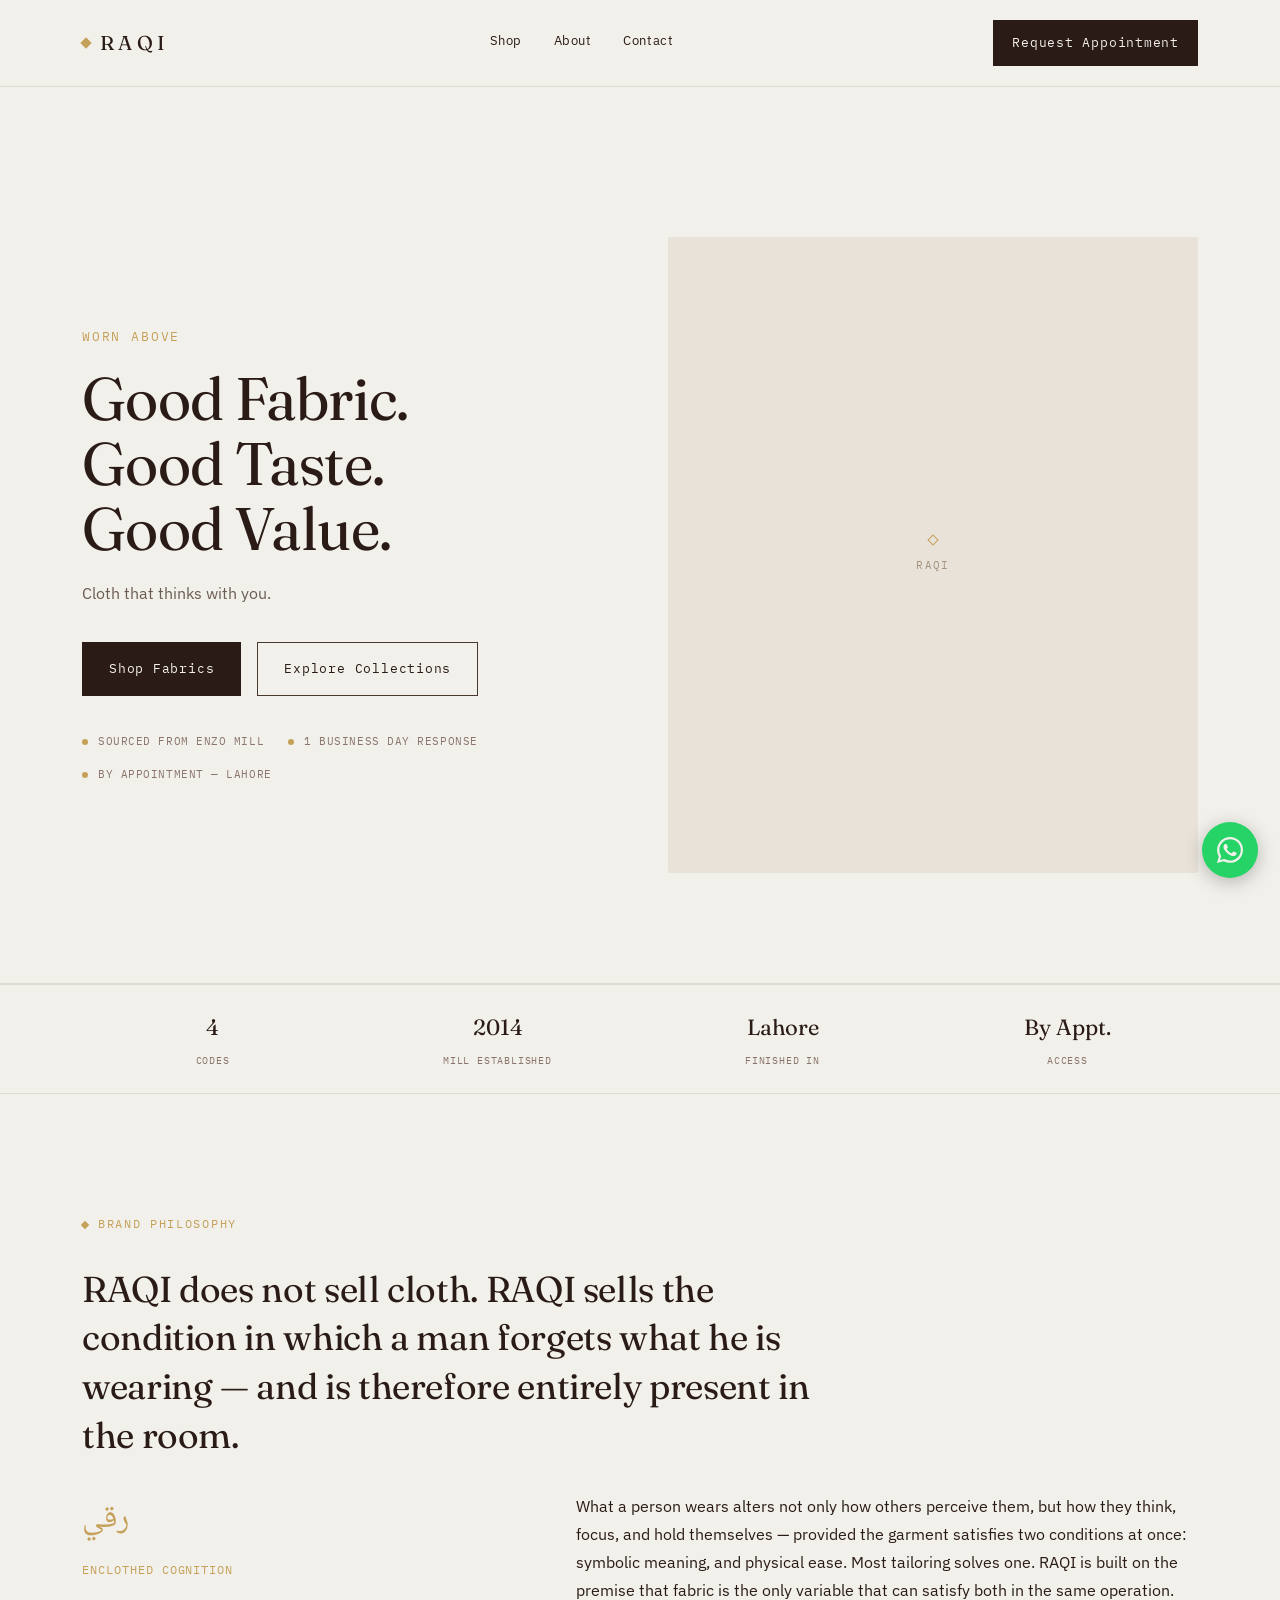
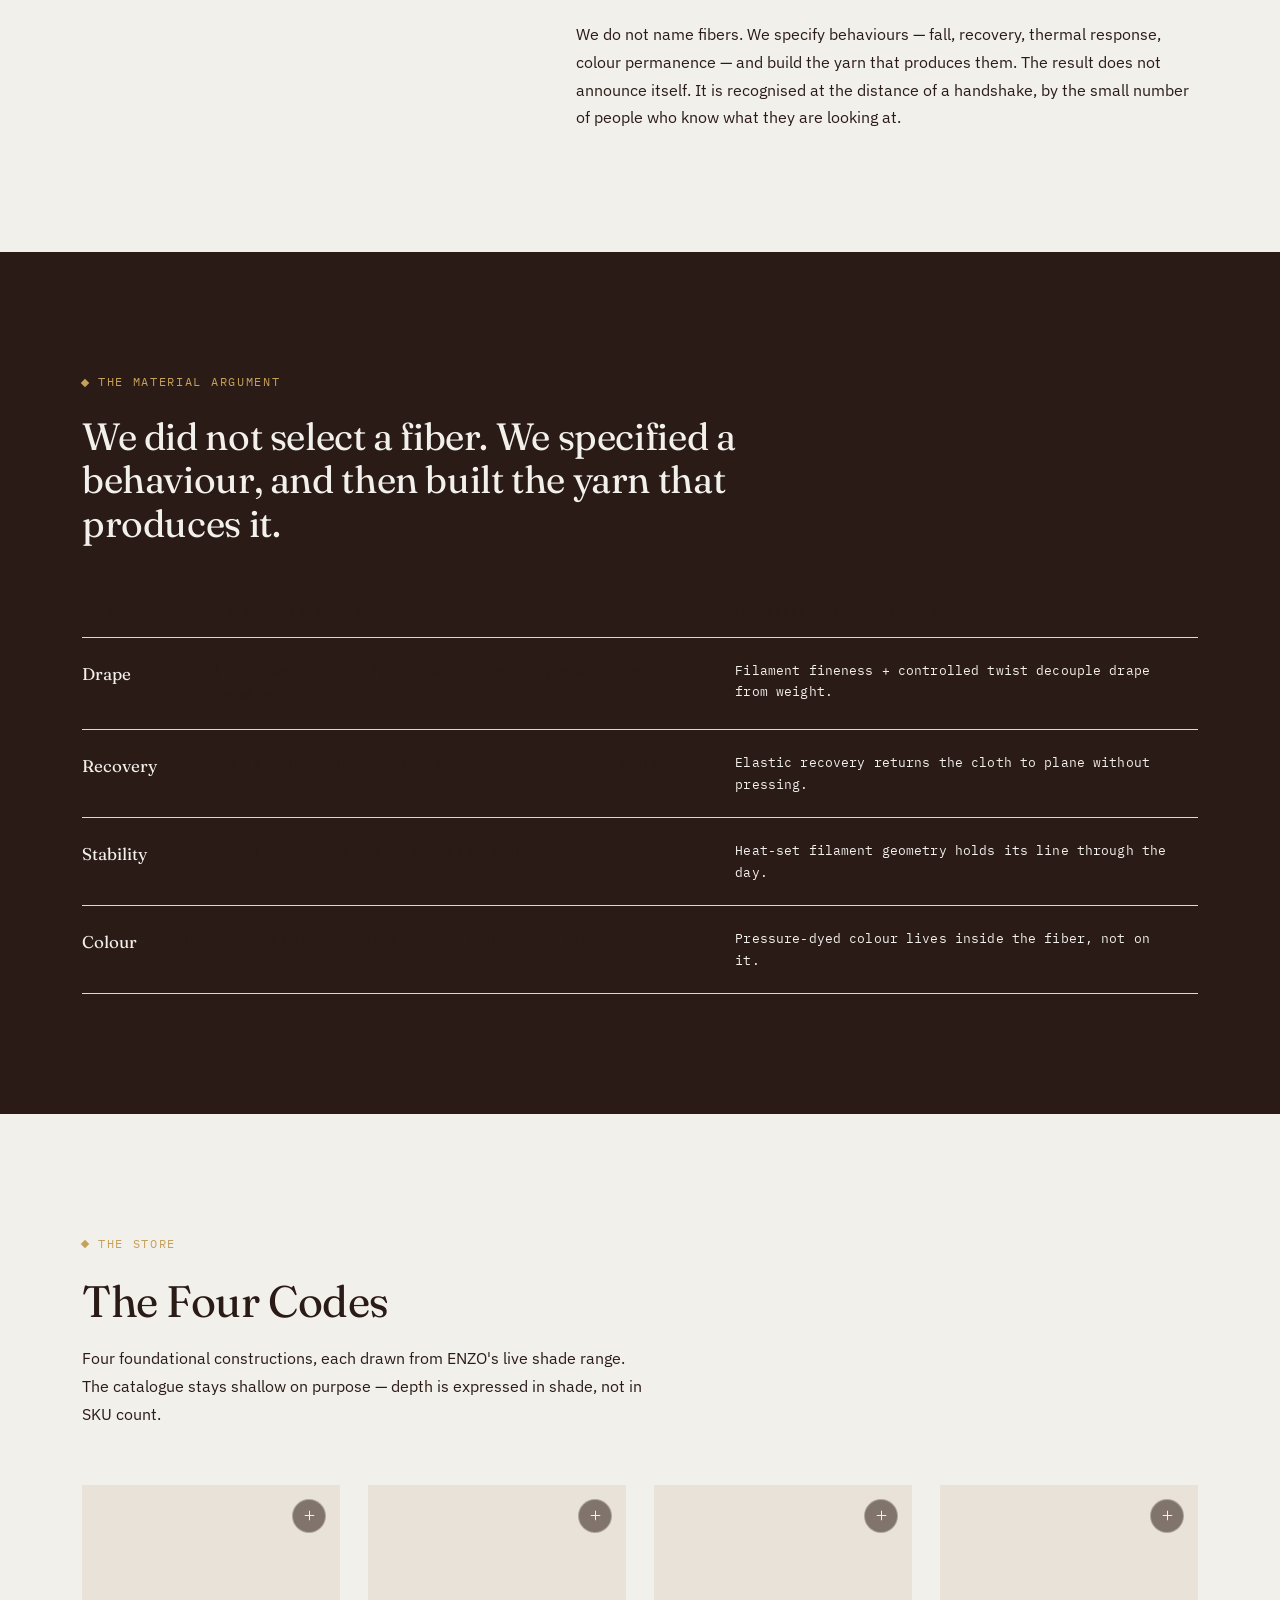
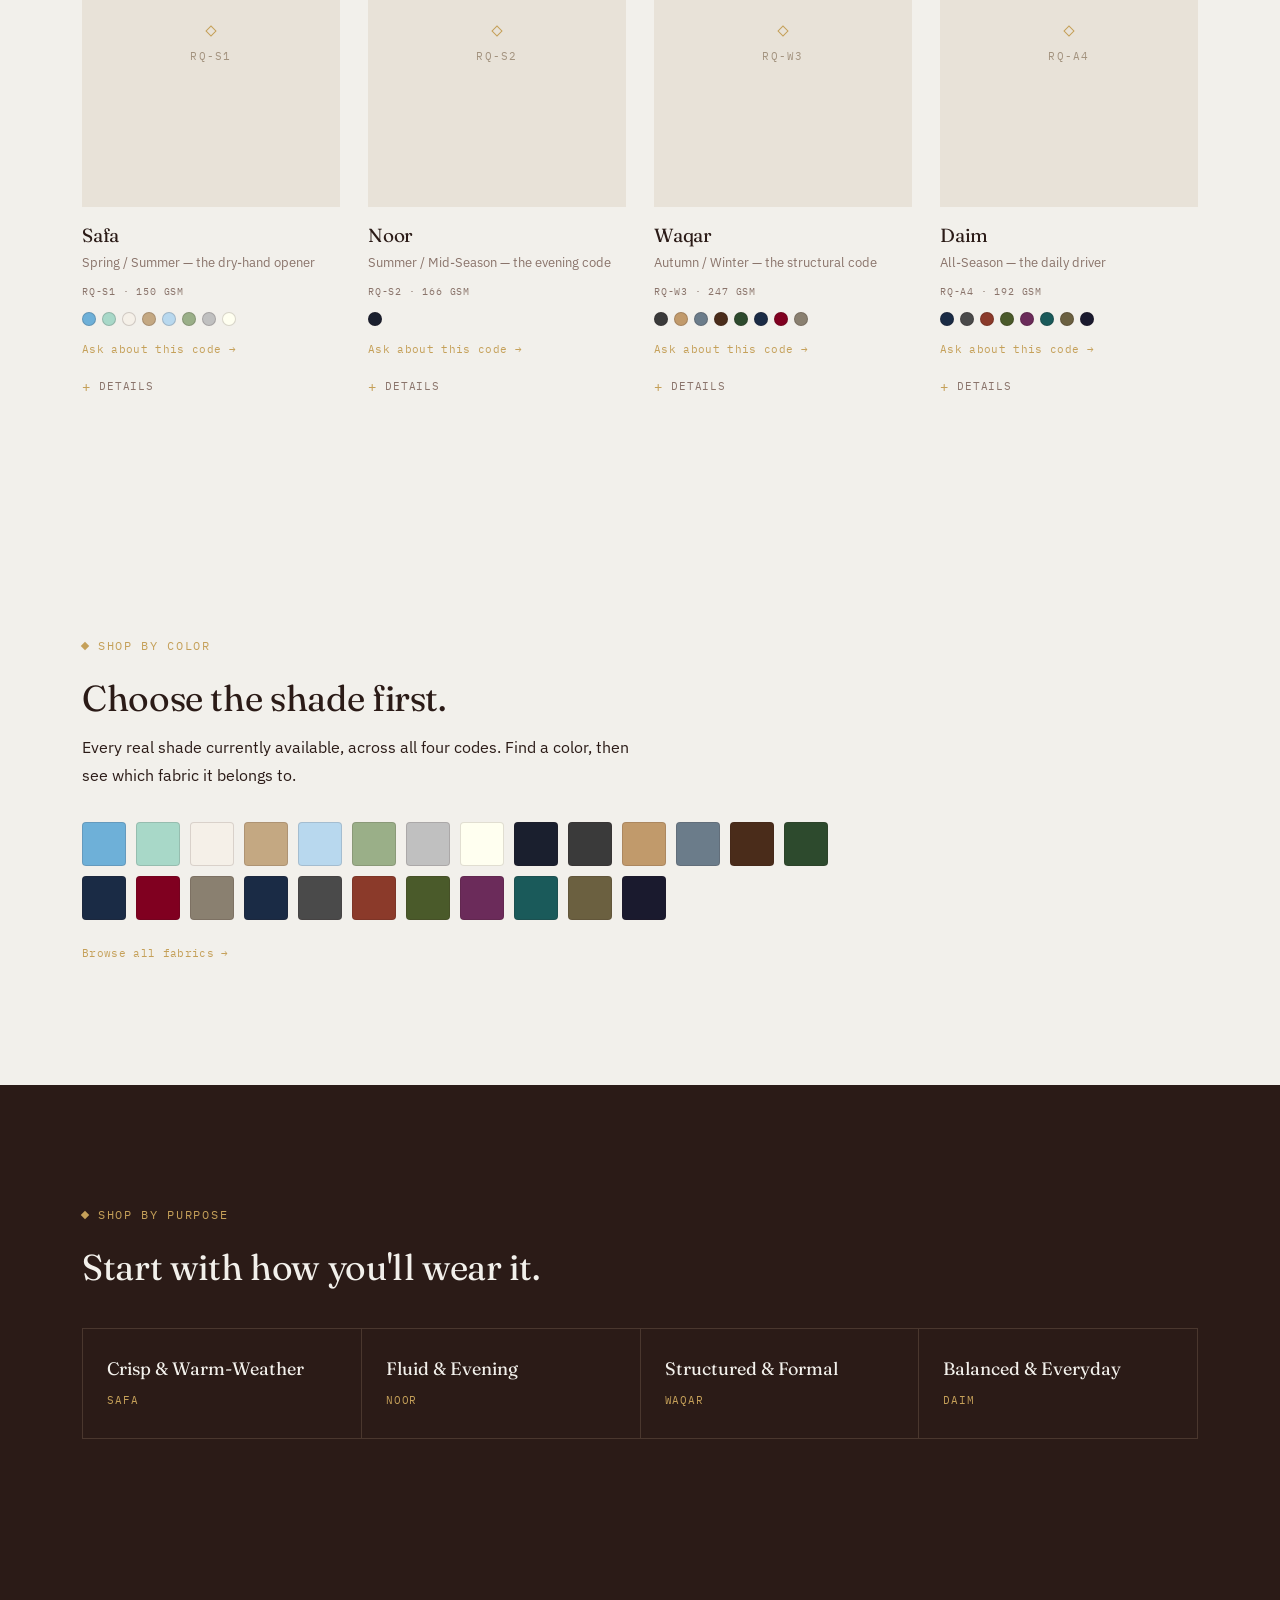
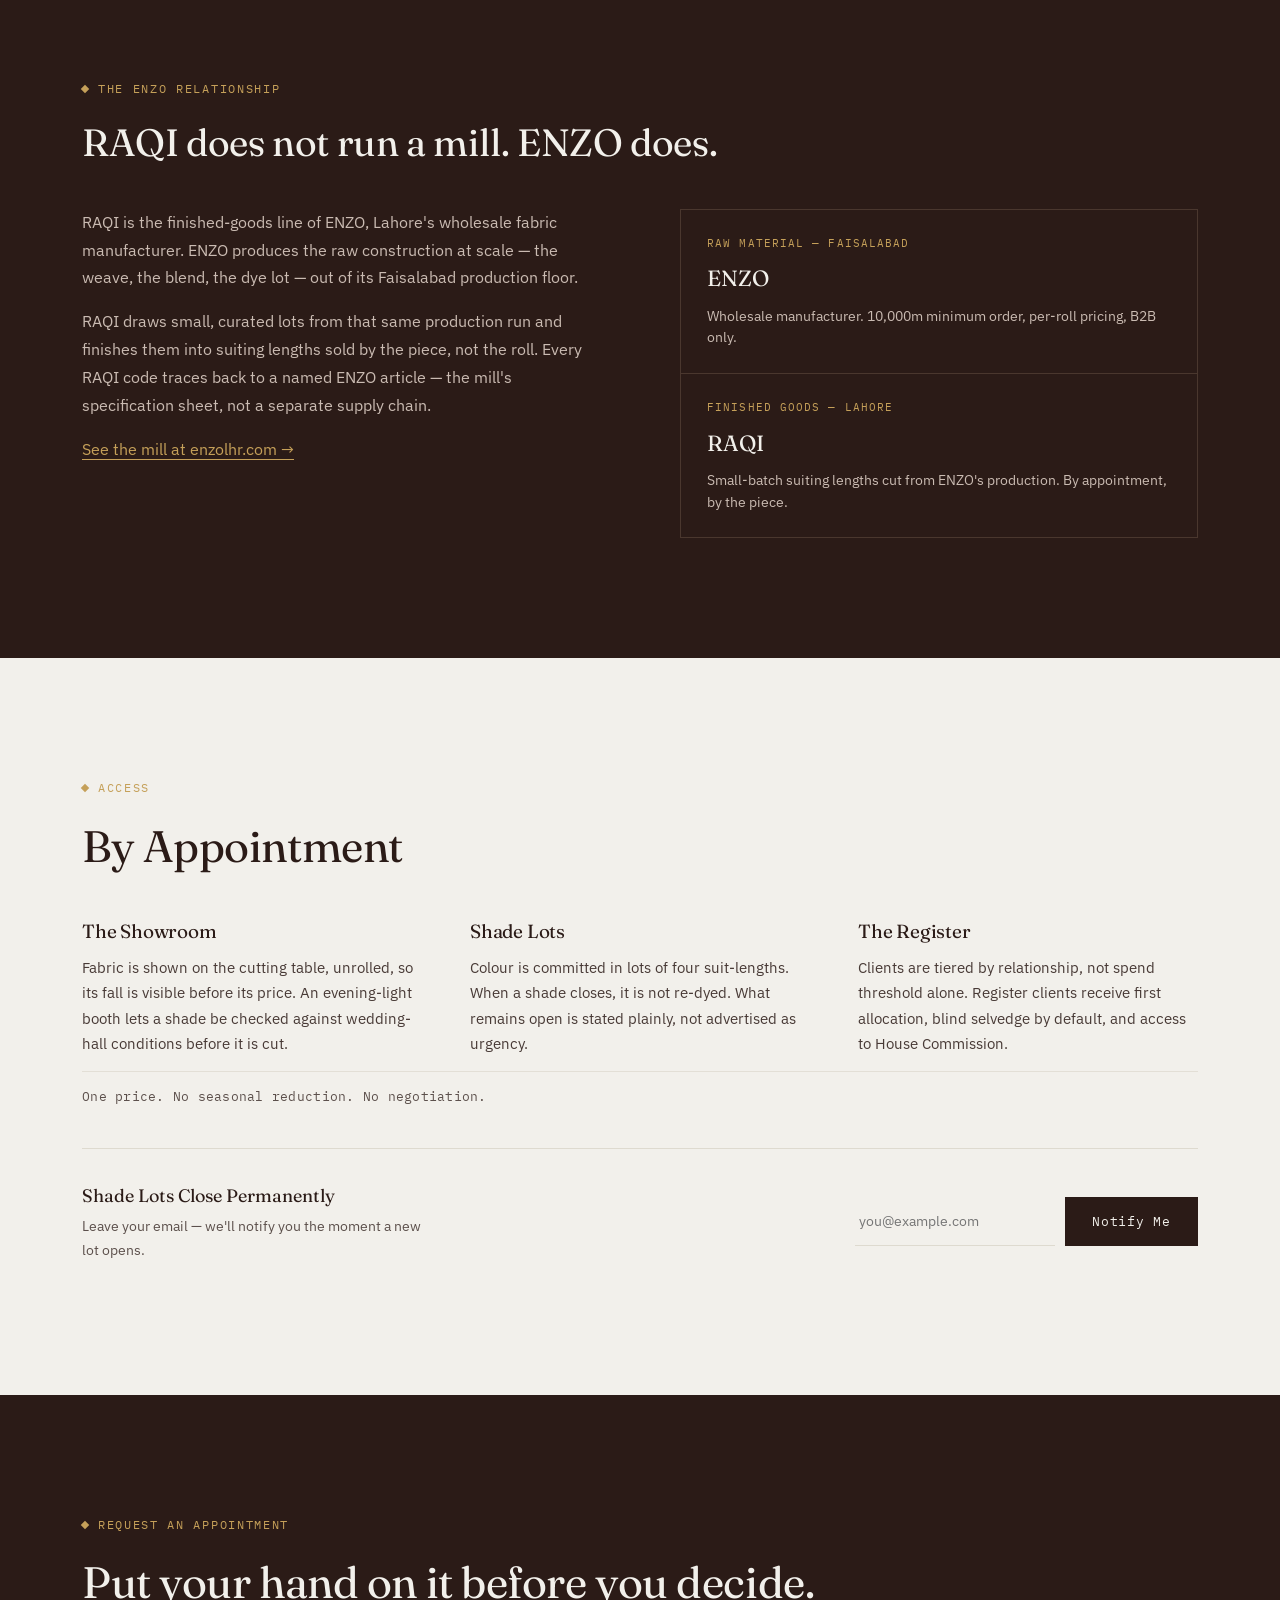
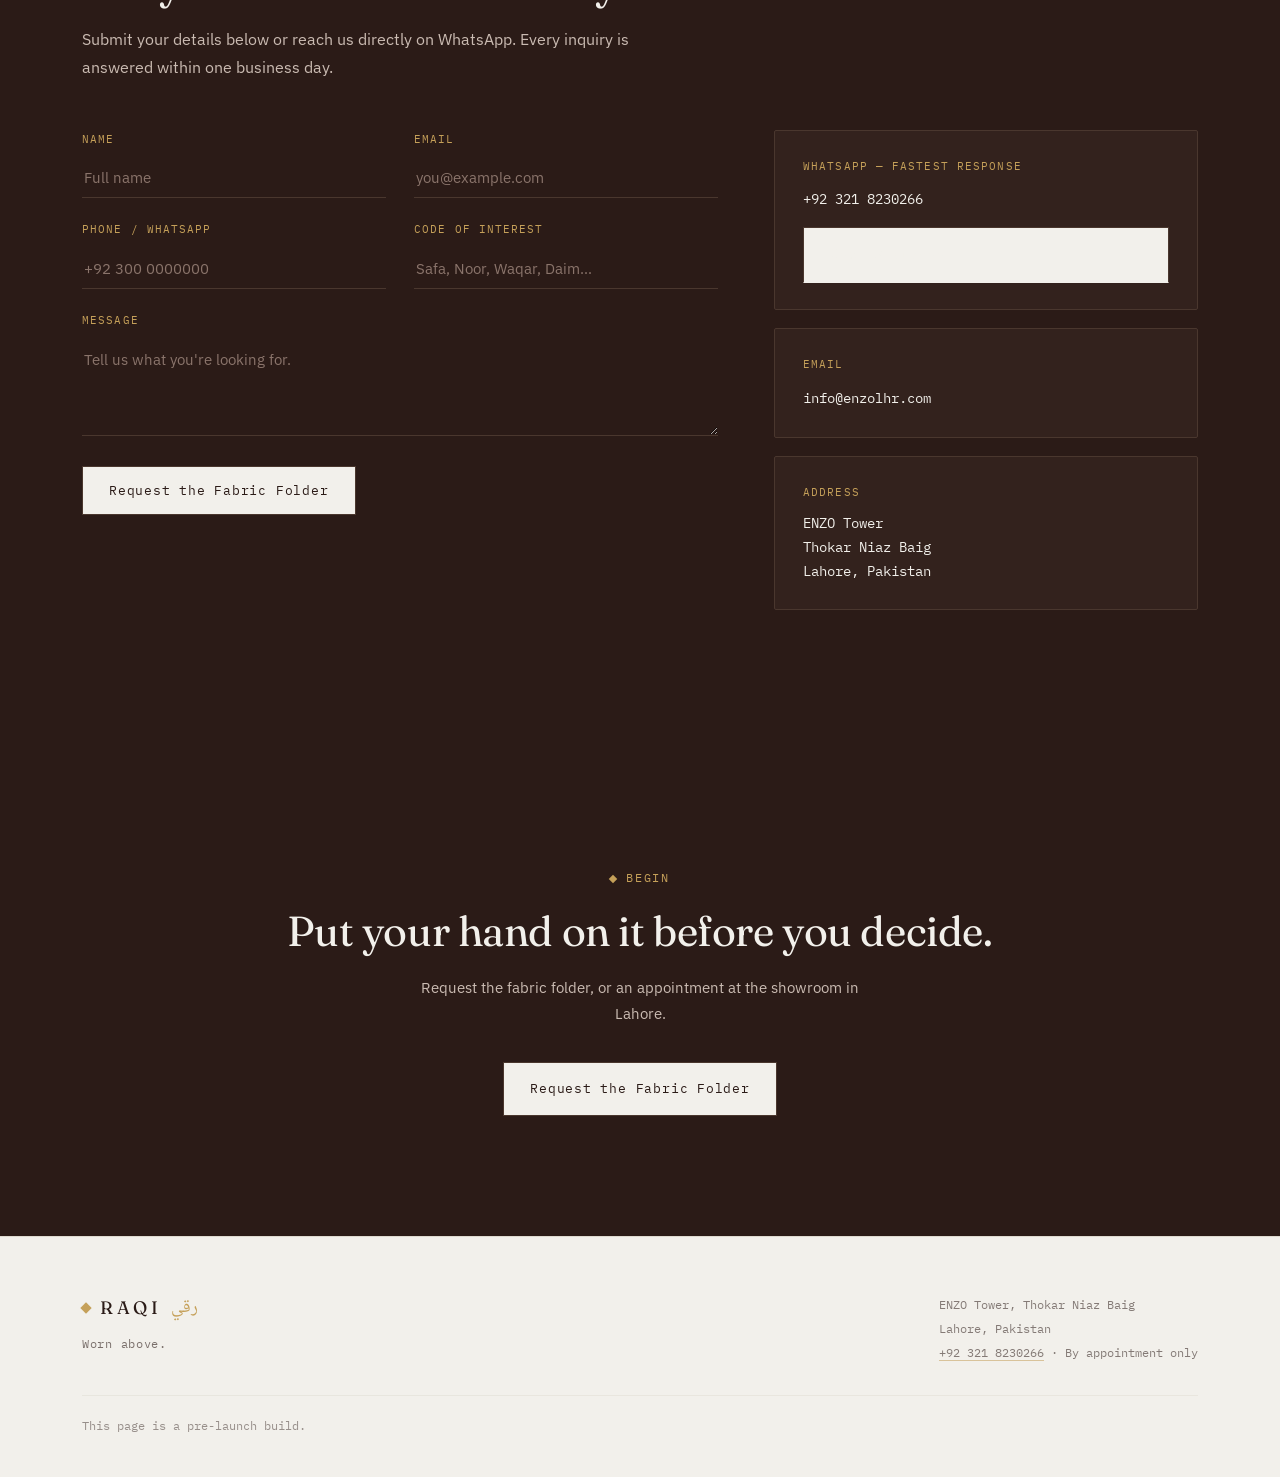
==== commit afa757c8: "Phase 4: redesign homepage — light palette, real photography hero, Shop by Color/Purpose teasers Fli" ====
--- a/index.html
+++ b/index.html
@@ -54,68 +54,50 @@
 /* ---------- Hero ---------- */
   .hero{
     position:relative;overflow:hidden;
-    background:var(--chocolate);color:var(--ash);
-    padding-top:110px;padding-bottom:96px;
-  }
-  @media(min-width:900px){ .hero{padding-top:150px;padding-bottom:140px;} }
+    background:var(--ash);color:var(--chocolate);
+    padding-top:110px;padding-bottom:80px;
+    border-bottom:1px solid var(--ash-line);
+  }
+  @media(min-width:900px){ .hero{padding-top:150px;padding-bottom:110px;} }
   .hero-grid{
-    display:grid;grid-template-columns:1fr;gap:56px;align-items:center;
-  }
-  @media(min-width:900px){ .hero-grid{grid-template-columns:1.1fr 0.9fr;gap:40px;} }
-
+    display:grid;grid-template-columns:1fr;gap:48px;align-items:center;
+  }
+  @media(min-width:900px){ .hero-grid{grid-template-columns:1fr 1fr;gap:56px;} }
+
+  .hero-tagline{
+    font-family:var(--mono);font-size:13px;letter-spacing:0.14em;
+    text-transform:uppercase;color:var(--gold);
+  }
   .hero-word{
     font-family:var(--serif);
-    font-weight:500;
-    font-size:clamp(52px,11vw,108px);
-    letter-spacing:0.06em;
-    text-transform:uppercase;
-    line-height:0.95;
-  }
-  .hero-arabic{
-    font-family:var(--arabic);
-    font-size:28px;color:var(--gold);margin-top:14px;
-  }
-  .hero-tagline{
-    font-family:var(--mono);font-size:14px;letter-spacing:0.12em;
-    text-transform:uppercase;color:var(--gold);margin-top:22px;
+    font-weight:400;
+    font-size:clamp(38px,6vw,60px);
+    letter-spacing:-0.01em;
+    line-height:1.08;
+    margin-top:18px;
   }
   .hero-sub{
-    font-family:var(--serif);font-size:clamp(20px,2.6vw,26px);
-    font-weight:400;line-height:1.4;margin-top:26px;max-width:520px;
-    color:var(--ash);
-  }
-  .hero-body{
-    font-size:15px;line-height:1.75;color:#cabbb2;margin-top:20px;max-width:460px;
-  }
-  .hero-actions{display:flex;gap:16px;margin-top:40px;flex-wrap:wrap;}
+    font-family:var(--sans);font-size:16px;
+    font-weight:400;line-height:1.6;margin-top:20px;max-width:420px;
+    color:#6b5c52;
+  }
+  .hero-actions{display:flex;gap:16px;margin-top:36px;flex-wrap:wrap;}
+  .hero-actions .btn-ghost{border-color:var(--chocolate-line);color:var(--chocolate);}
   .trust-bar{
-    display:flex;flex-wrap:wrap;gap:14px 24px;margin-top:32px;
-    font-family:var(--mono);font-size:11px;letter-spacing:0.05em;text-transform:uppercase;color:#cabbb2;
+    display:flex;flex-wrap:wrap;gap:14px 24px;margin-top:36px;
+    font-family:var(--mono);font-size:11px;letter-spacing:0.05em;text-transform:uppercase;color:#8a746b;
   }
   .trust-bar span{position:relative;padding-left:16px;}
   .trust-bar span::before{
     content:'';position:absolute;left:0;top:50%;transform:translateY(-50%);
     width:6px;height:6px;background:var(--gold);border-radius:50%;
   }
-
-  /* Drape SVG */
-  .drape-wrap{position:relative;height:420px;}
-  .drape-svg{width:100%;height:100%;}
-  .drape-line{
-    fill:none;stroke:var(--gold);stroke-width:1;
-    stroke-dasharray:600;stroke-dashoffset:600;
-    opacity:0.9;
-    animation:settle 1.8s cubic-bezier(.2,.7,.2,1) forwards;
-  }
-  @keyframes settle{ to{ stroke-dashoffset:0; } }
-  @media(prefers-reduced-motion: reduce){
-    .drape-line{ animation:none; stroke-dashoffset:0; }
-  }
+  .hero-visual .store-img{aspect-ratio:5/6;border-radius:2px;}
 
   /* ---------- Trust Strip ---------- */
   .trust-strip{
-    background:var(--chocolate);border-top:1px solid var(--chocolate-line);
-    border-bottom:1px solid var(--chocolate-line);
+    background:var(--ash);border-top:1px solid var(--ash-line);
+    border-bottom:1px solid var(--ash-line);
   }
   .trust-strip-grid{
     display:grid;grid-template-columns:repeat(2,1fr);gap:24px;
@@ -123,7 +105,7 @@
   }
   @media(min-width:640px){ .trust-strip-grid{grid-template-columns:repeat(4,1fr);} }
   .trust-num{
-    display:block;font-family:var(--serif);font-size:22px;color:var(--ash);
+    display:block;font-family:var(--serif);font-size:22px;color:var(--chocolate);
   }
   .trust-label{
     display:block;font-family:var(--mono);font-size:10px;letter-spacing:0.08em;
@@ -284,14 +266,12 @@
 <header class="hero">
   <div class="wrap hero-grid">
     <div>
-      <h1 class="hero-word">Raqi</h1>
-      <div class="hero-arabic">رقي</div>
       <div class="hero-tagline">Worn Above</div>
+      <h1 class="hero-word">Good Fabric.<br>Good Taste.<br>Good Value.</h1>
       <p class="hero-sub">Cloth that thinks with you.</p>
-      <p class="hero-body">There is a specific hour in a working day when a man's clothing stops being an asset and becomes a liability. The cut was never the problem. The cloth was. RAQI exists to remove that hour.</p>
       <div class="hero-actions">
-        <a href="https://wa.me/923218230266?text=Hello%20RAQI%2C%20I%27d%20like%20to%20know%20more%20about%20your%20suiting%20fabric." target="_blank" rel="noopener noreferrer" class="btn btn-light">Chat on WhatsApp</a>
-        <a href="#codes" class="btn btn-ghost">View the Four Codes</a>
+        <a href="#codes" class="btn btn-dark">Shop Fabrics</a>
+        <a href="#codes" class="btn btn-ghost">Explore Collections</a>
       </div>
       <div class="trust-bar">
         <span>Sourced from ENZO Mill</span>
@@ -299,15 +279,10 @@
         <span>By Appointment — Lahore</span>
       </div>
     </div>
-    <div class="drape-wrap" aria-hidden="true">
-      <svg class="drape-svg" viewBox="0 0 320 420" preserveAspectRatio="xMidYMid meet">
-        <path class="drape-line" style="animation-delay:0s"   d="M40,0 C20,90 70,150 45,230 C25,300 65,350 50,420"/>
-        <path class="drape-line" style="animation-delay:.08s" d="M90,0 C70,110 120,160 95,250 C75,320 110,360 100,420"/>
-        <path class="drape-line" style="animation-delay:.16s" d="M140,0 C160,100 110,170 145,240 C165,300 130,360 140,420"/>
-        <path class="drape-line" style="animation-delay:.24s" d="M190,0 C210,90 165,160 195,230 C215,300 175,350 190,420"/>
-        <path class="drape-line" style="animation-delay:.32s" d="M240,0 C220,110 270,160 245,250 C225,320 260,360 250,420"/>
-        <path class="drape-line" style="animation-delay:.4s"  d="M290,0 C270,100 300,170 275,240 C260,300 295,360 285,420"/>
-      </svg>
+    <div class="hero-visual">
+      <div class="store-img" data-src="https://enzolhr.com/assets/products/ww-07.webp" data-alt="RAQI suiting fabric, close texture">
+        <div class="store-img-fallback"><span class="diamond outline"></span><span>RAQI</span></div>
+      </div>
     </div>
   </div>
 </header>
@@ -480,6 +455,41 @@
   </div>
 </section>
 
+<section id="shop-by-color">
+  <div class="wrap reveal">
+    <div class="eyebrow"><span class="diamond"></span>Shop by Color</div>
+    <h2 style="font-size:clamp(26px,3.6vw,36px);margin-top:22px;">Choose the shade first.</h2>
+    <p class="body-copy" style="max-width:560px;margin-top:14px;">Every real shade currently available, across all four codes. Find a color, then see which fabric it belongs to.</p>
+    <div class="color-wall" id="color-wall" aria-label="All available colors"></div>
+    <a href="#codes" class="store-ask" style="margin-top:24px;display:inline-block;">Browse all fabrics →</a>
+  </div>
+</section>
+
+<section id="shop-by-purpose" class="section-dark">
+  <div class="wrap reveal">
+    <div class="eyebrow"><span class="diamond"></span>Shop by Purpose</div>
+    <h2 style="font-size:clamp(26px,3.6vw,36px);margin-top:22px;color:var(--ash);">Start with how you'll wear it.</h2>
+    <div class="purpose-grid">
+      <a href="#codes" class="purpose-card">
+        <span class="purpose-name">Crisp &amp; Warm-Weather</span>
+        <span class="purpose-code">Safa</span>
+      </a>
+      <a href="#codes" class="purpose-card">
+        <span class="purpose-name">Fluid &amp; Evening</span>
+        <span class="purpose-code">Noor</span>
+      </a>
+      <a href="#codes" class="purpose-card">
+        <span class="purpose-name">Structured &amp; Formal</span>
+        <span class="purpose-code">Waqar</span>
+      </a>
+      <a href="#codes" class="purpose-card">
+        <span class="purpose-name">Balanced &amp; Everyday</span>
+        <span class="purpose-code">Daim</span>
+      </a>
+    </div>
+  </div>
+</section>
+
 <section id="lineage" class="section-dark">
   <div class="wrap reveal">
     <div class="eyebrow"><span class="diamond"></span>The ENZO Relationship</div>
--- a/assets/site.css
+++ b/assets/site.css
@@ -153,6 +153,25 @@
 .reveal{opacity:0;transform:translateY(18px);transition:opacity .7s ease, transform .7s ease;}
 .reveal.in{opacity:1;transform:none;}
 @media(prefers-reduced-motion: reduce){ .reveal{opacity:1;transform:none;transition:none;} }
+
+/* ---------- Color wall (Shop by Color) ---------- */
+.color-wall{display:flex;flex-wrap:wrap;gap:10px;margin-top:32px;max-width:760px;}
+.swatch-tile{
+  width:44px;height:44px;border-radius:4px;flex:none;display:block;
+  border:1px solid rgba(43,27,23,0.14);transition:transform .2s ease;
+}
+.swatch-tile:hover{transform:scale(1.08);}
+
+/* ---------- Purpose grid (Shop by Purpose) ---------- */
+.purpose-grid{display:grid;grid-template-columns:1fr;gap:1px;margin-top:40px;background:var(--chocolate-line);border:1px solid var(--chocolate-line);}
+@media(min-width:640px){ .purpose-grid{grid-template-columns:repeat(4,1fr);} }
+.purpose-card{
+  background:var(--chocolate);padding:28px 24px;display:flex;flex-direction:column;gap:10px;
+  transition:background .2s ease;
+}
+.purpose-card:hover{background:#33221d;}
+.purpose-name{font-family:var(--serif);font-size:18px;color:var(--ash);line-height:1.3;}
+.purpose-code{font-family:var(--mono);font-size:11px;letter-spacing:0.08em;text-transform:uppercase;color:var(--gold);}
 
 /* ---------- Product / Store cards (shared: shop.html + homepage teasers) ---------- */
 .store-grid{
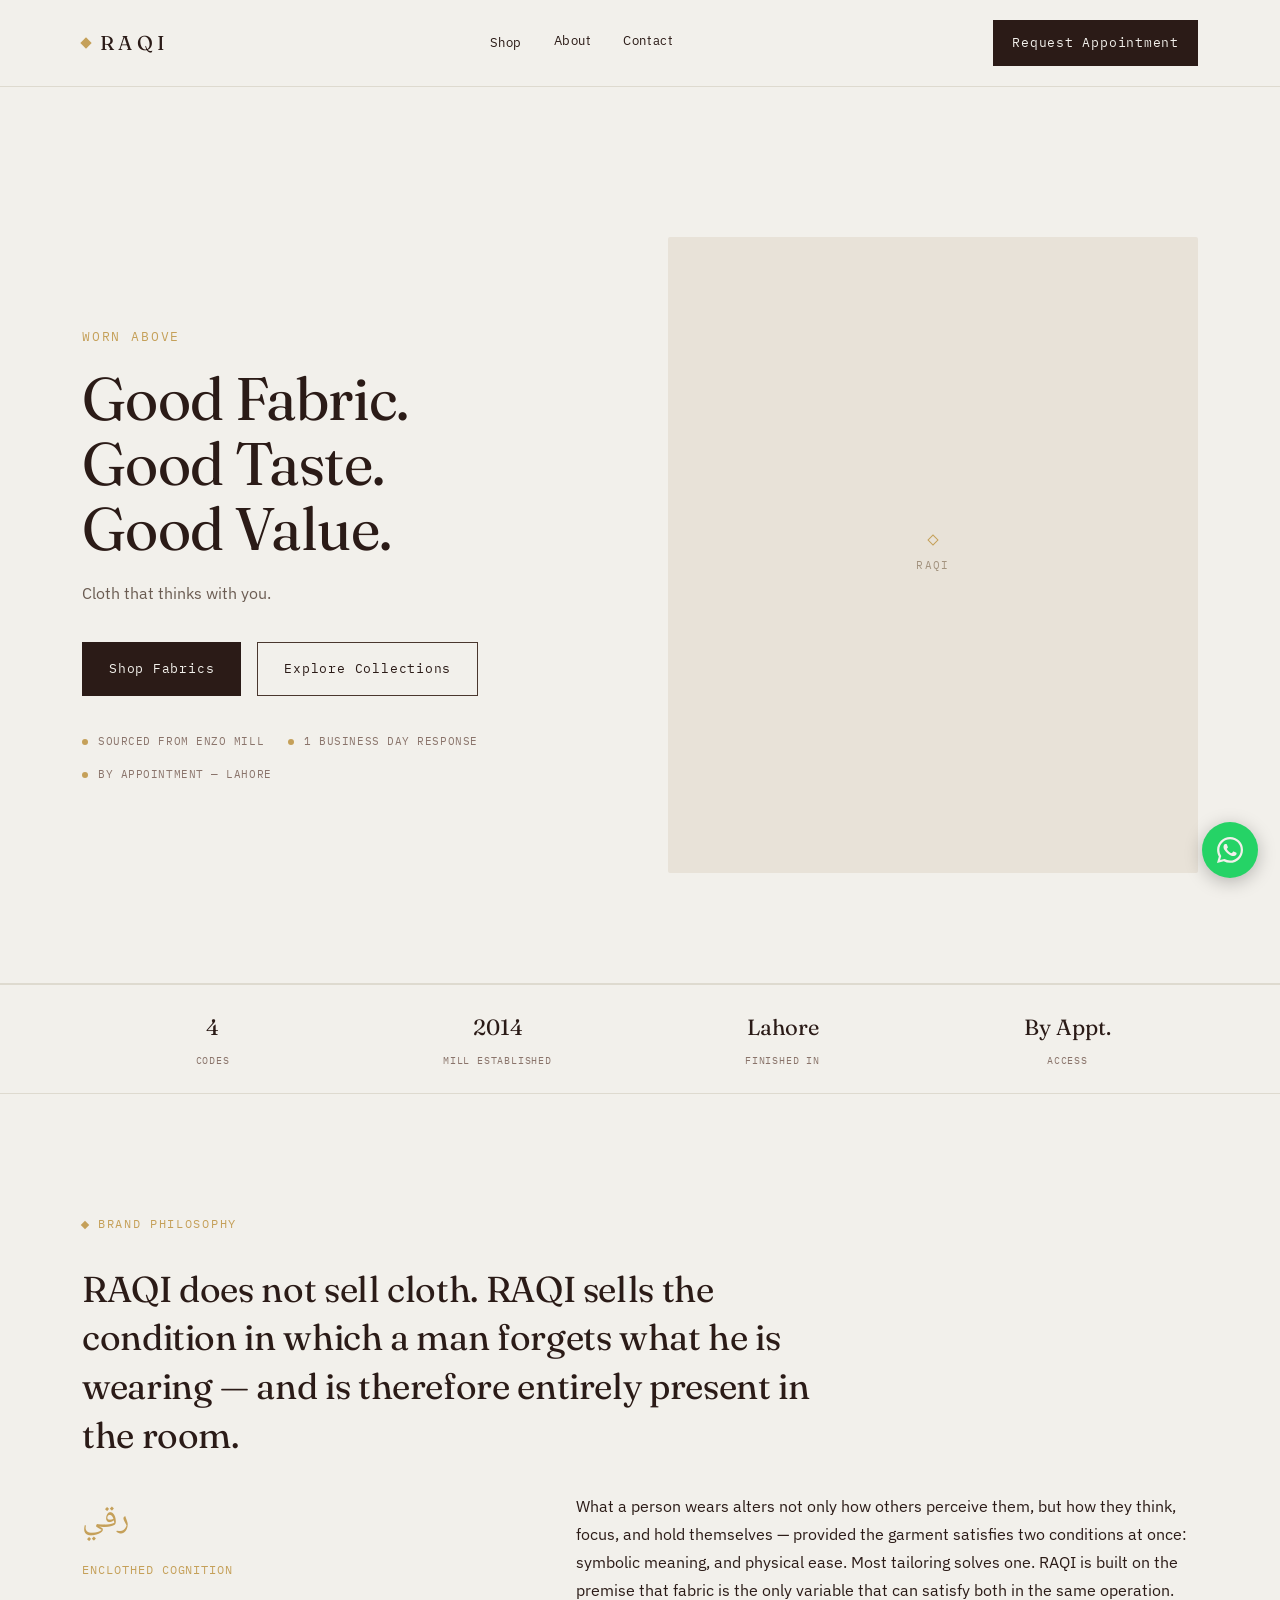
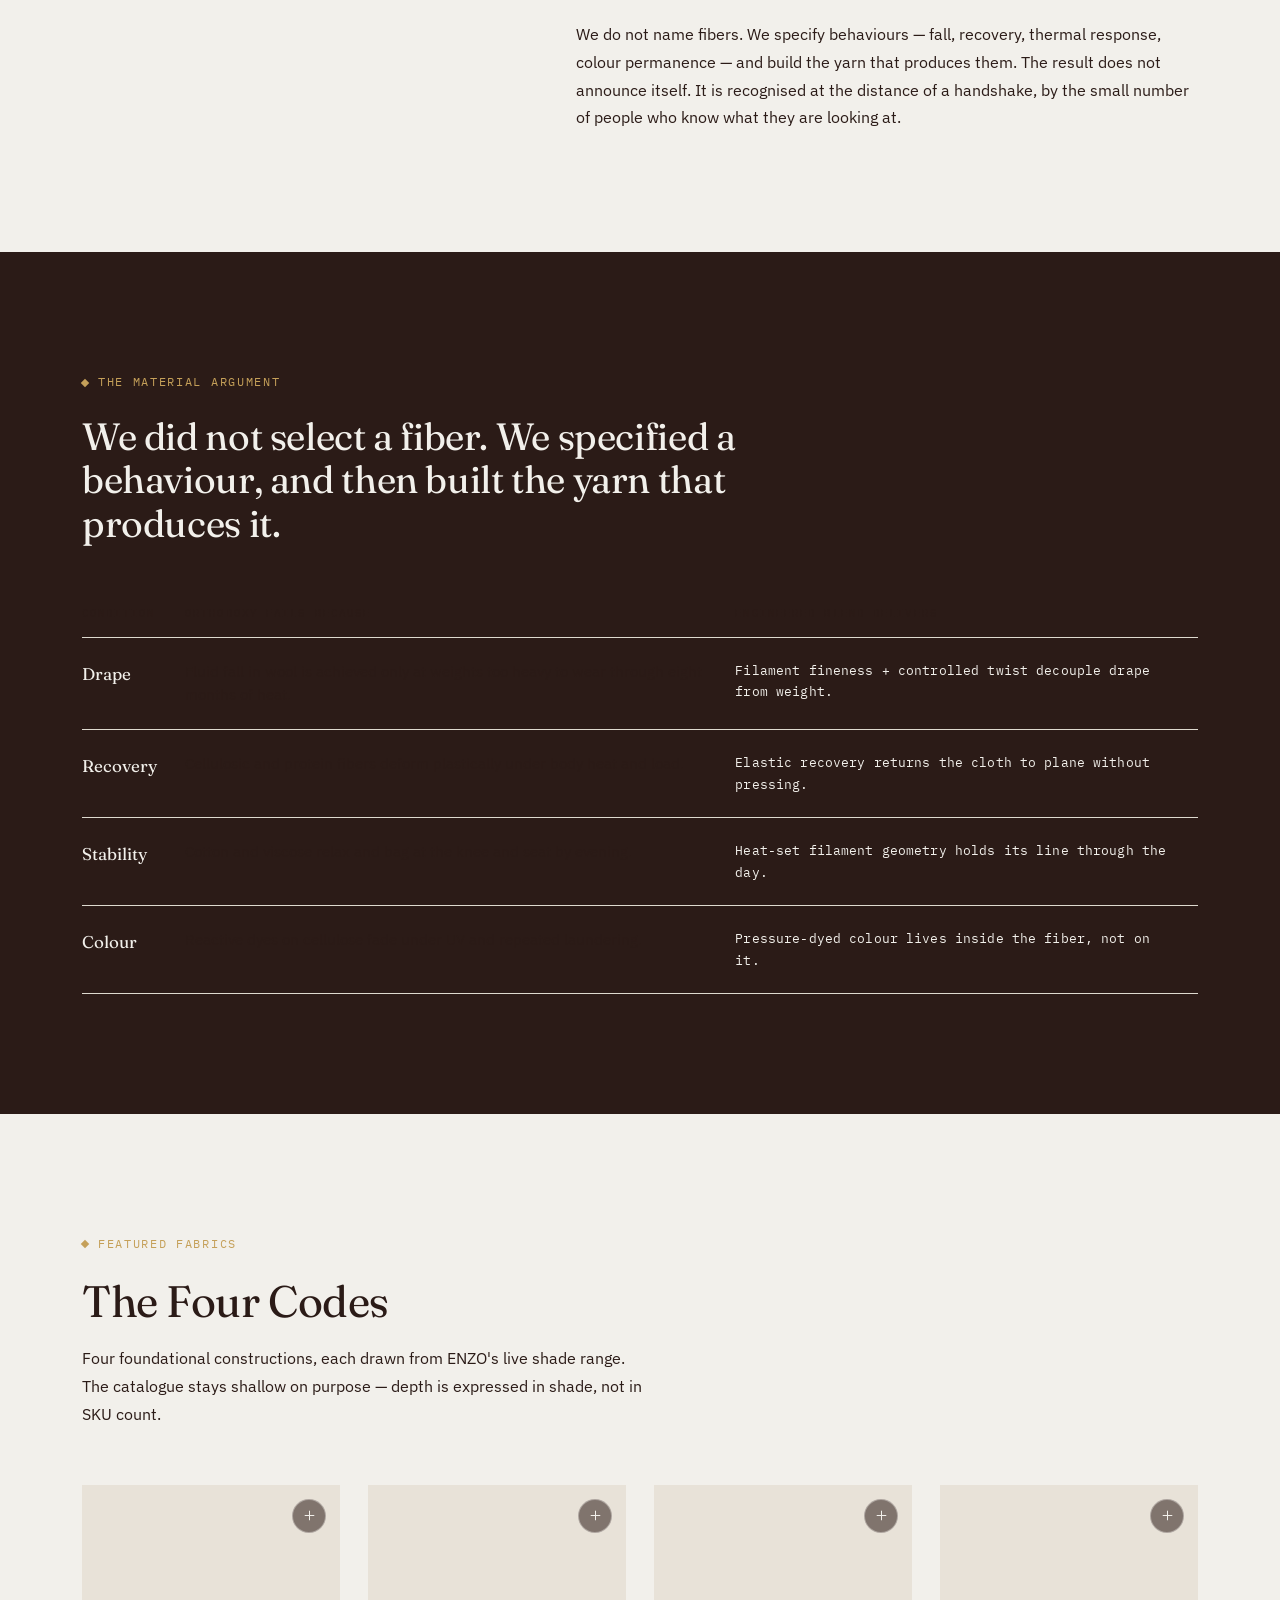
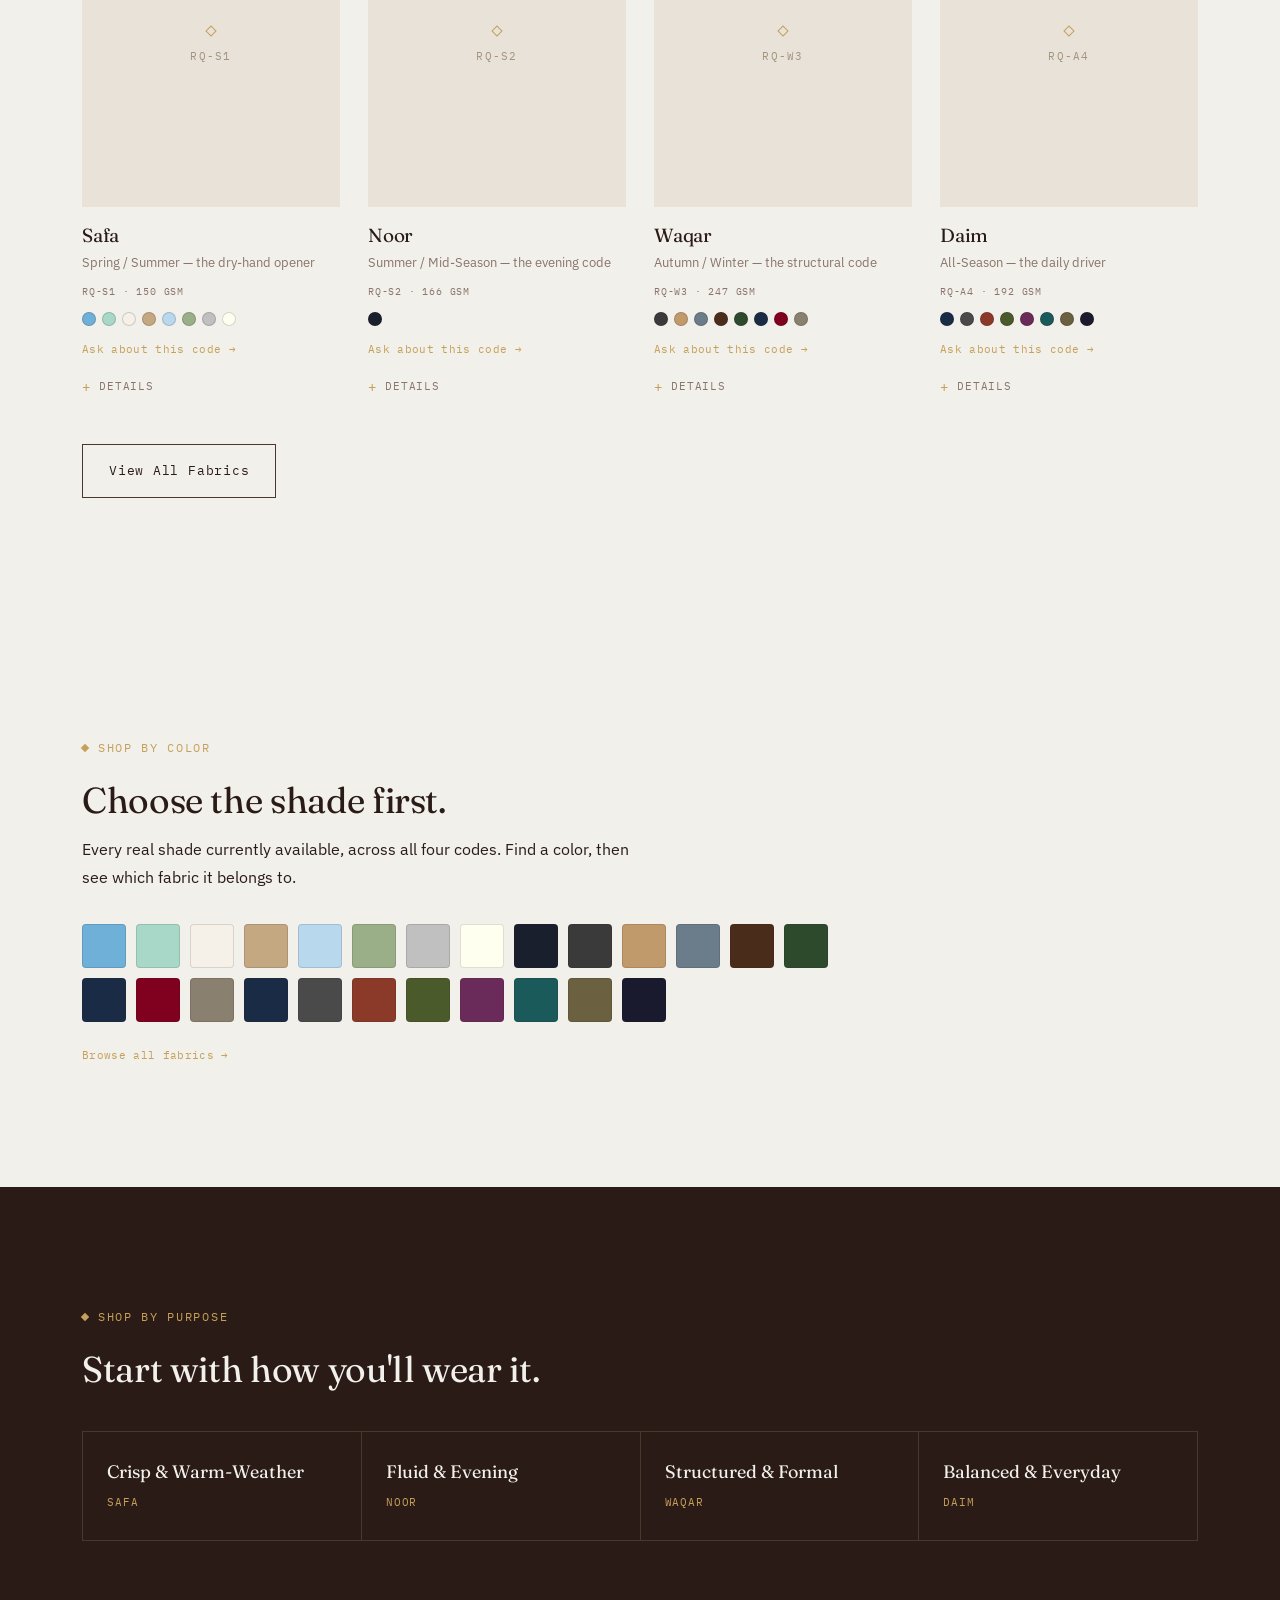
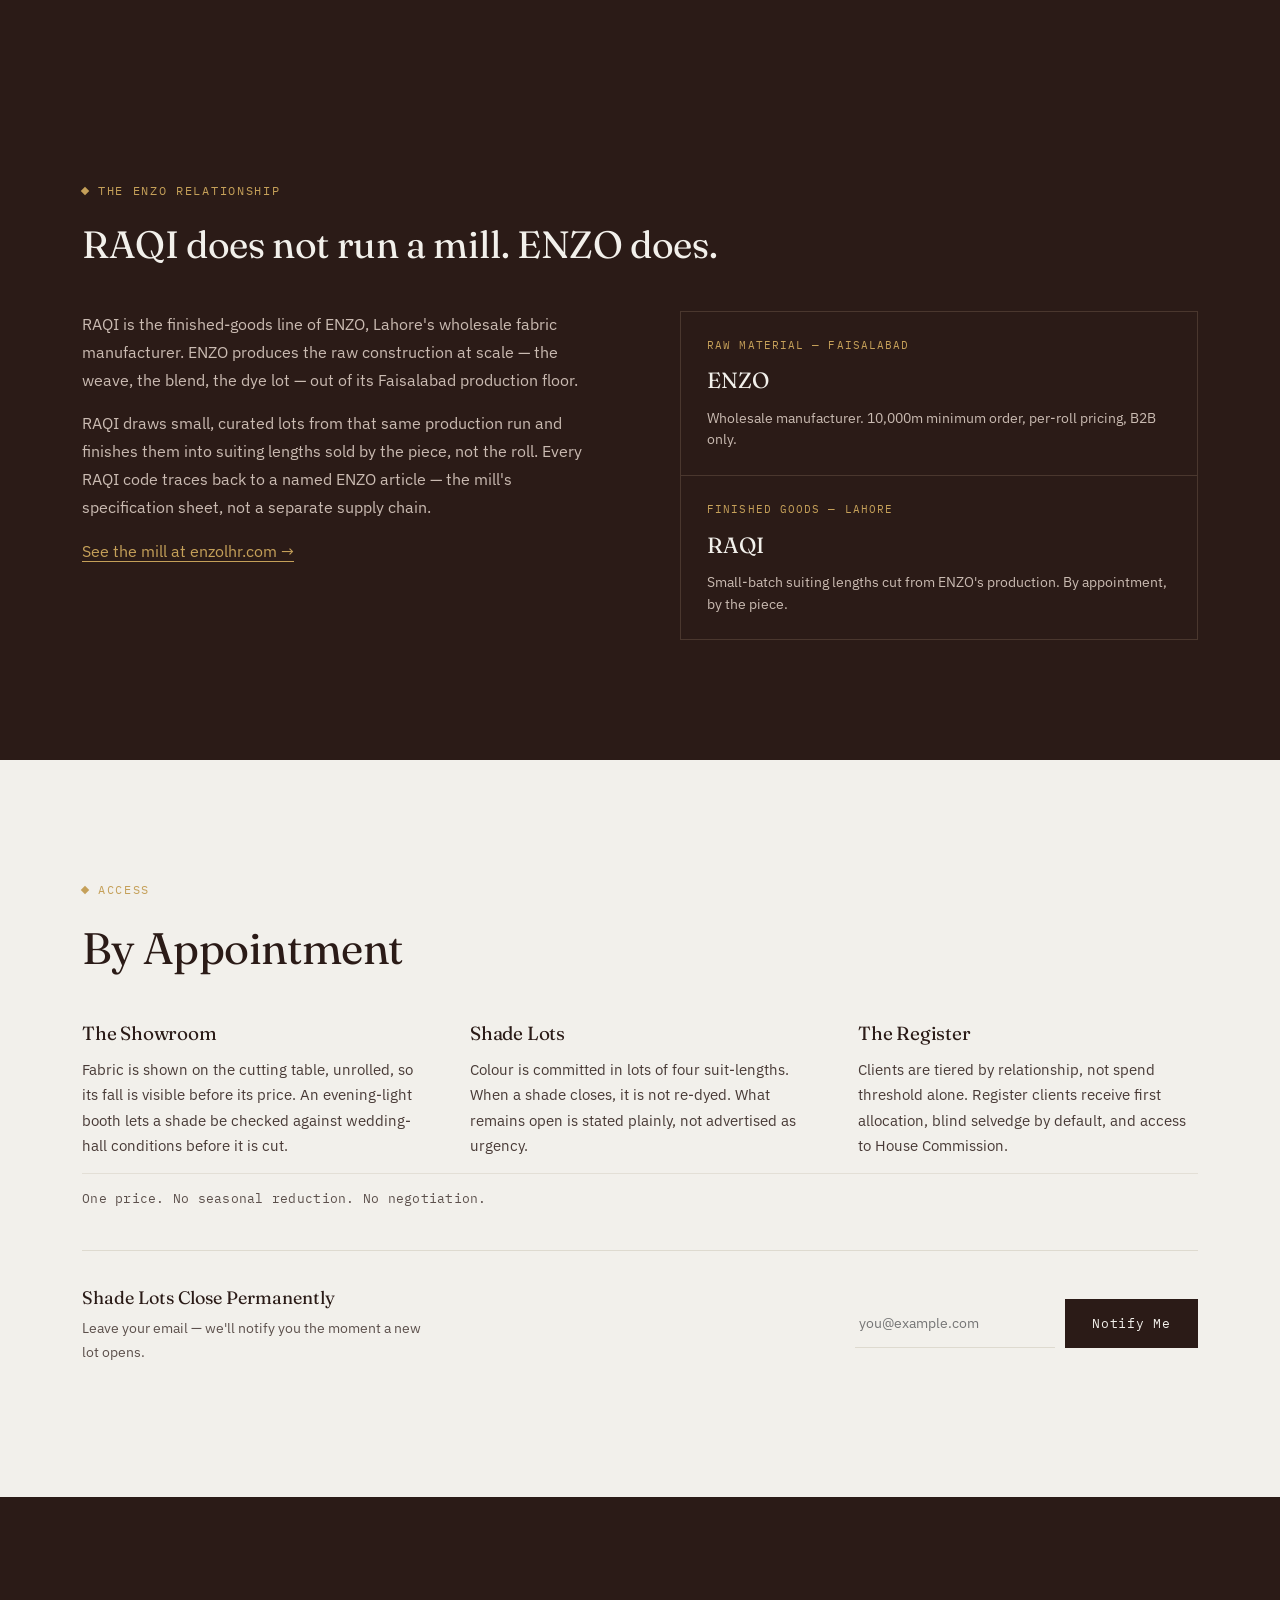
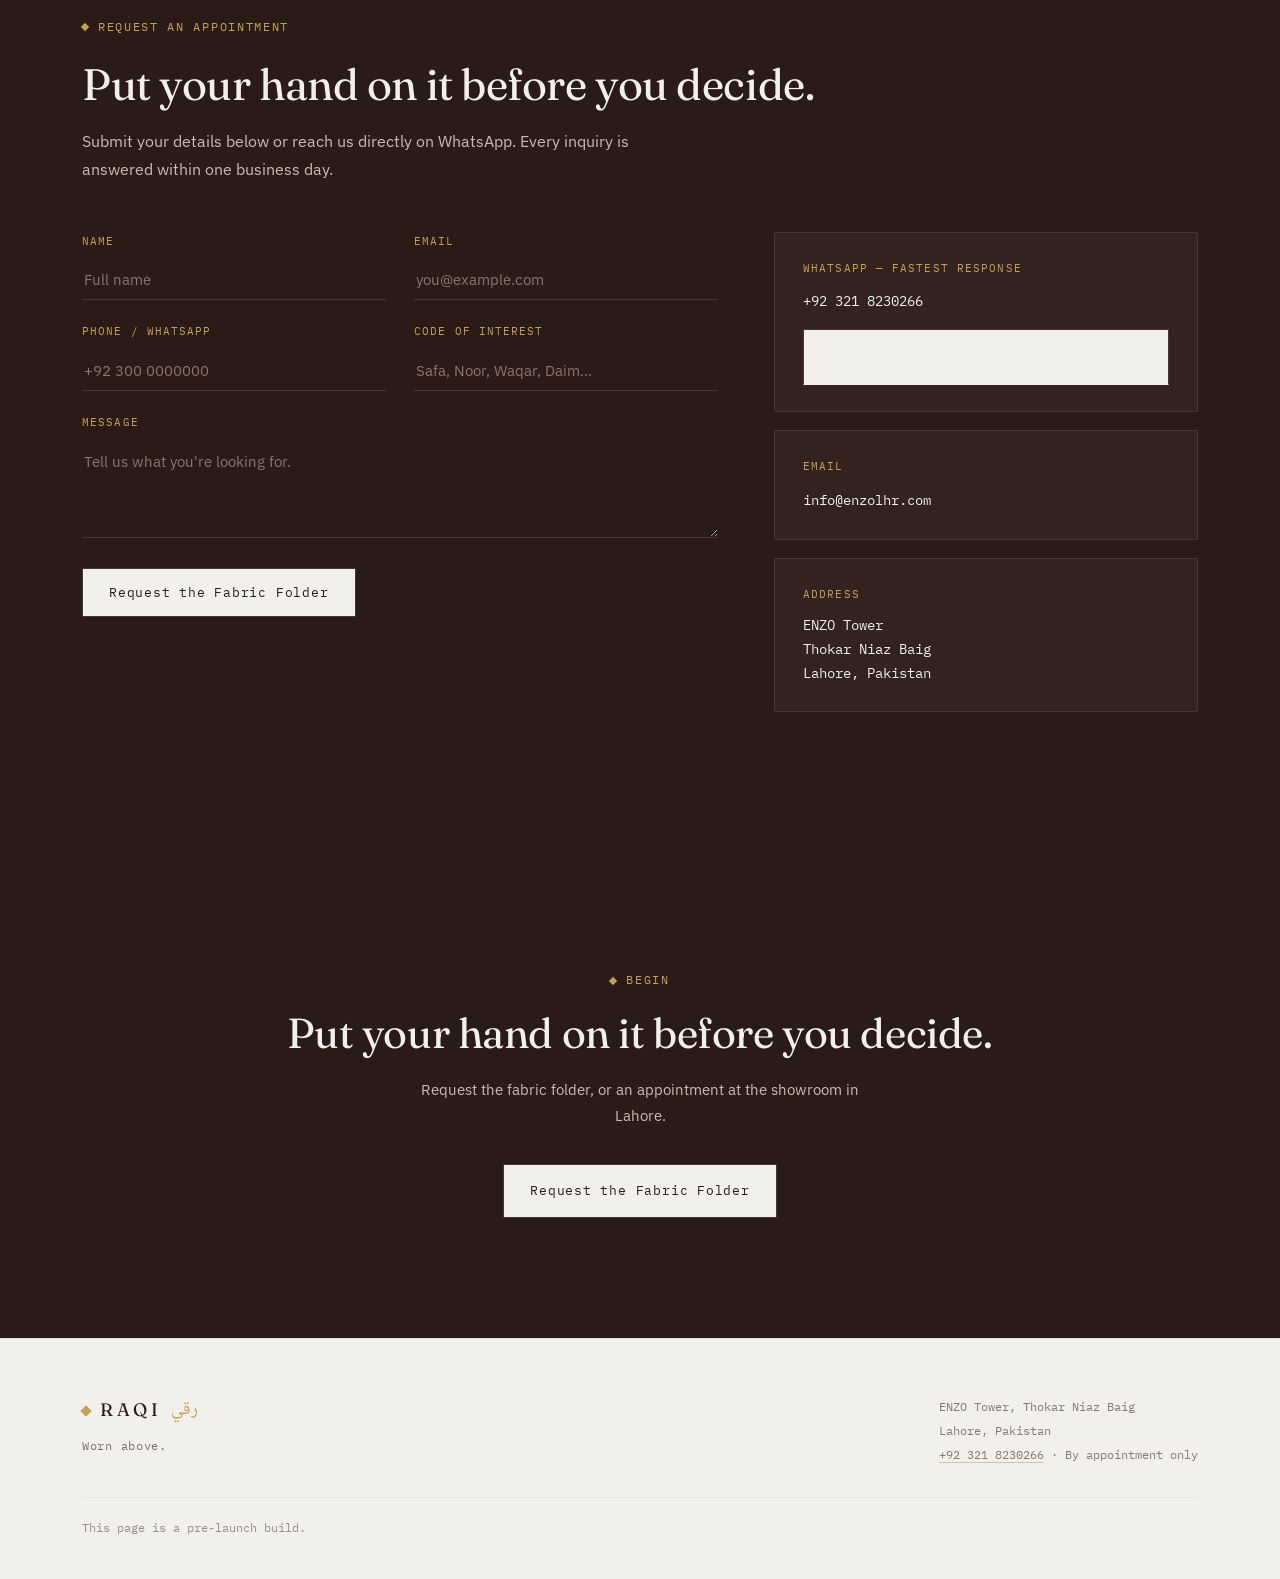
==== commit 7c30c7d1: "Phase 5: build shop.html with real season/color/character filters New shop.html is the core commerci" ====
--- a/index.html
+++ b/index.html
@@ -121,8 +121,6 @@
   }
   .two-col{display:grid;grid-template-columns:1fr;gap:40px;}
   @media(min-width:840px){ .two-col{grid-template-columns:0.8fr 1.2fr;gap:80px;} }
-  .body-copy{font-size:15.5px;line-height:1.8;color:var(--chocolate);}
-  .body-copy p + p{margin-top:16px;}
 
   /* ---------- Argument table ---------- */
   .argtable{width:100%;border-collapse:collapse;margin-top:8px;}
@@ -234,7 +232,22 @@
       <span class="wordmark">Raqi</span>
     </a>
     <div class="nav-links">
-      <a href="#codes">Shop</a>
+      <div class="has-mega">
+        <a href="shop.html">Shop</a>
+        <div class="mega-panel">
+          <div class="mega-col">
+            <div class="mega-label">Shop</div>
+            <a href="shop.html">All Fabrics</a>
+            <a href="shop.html">Shop by Color</a>
+          </div>
+          <div class="mega-col">
+            <div class="mega-label">Collections</div>
+            <a href="shop.html?season=summer">Summer</a>
+            <a href="shop.html?season=winter">Winter</a>
+            <a href="shop.html?season=all-season">All-Season</a>
+          </div>
+        </div>
+      </div>
       <a href="#philosophy">About</a>
       <a href="#contact">Contact</a>
     </div>
@@ -256,7 +269,13 @@
     <button type="button" id="mobile-menu-close" class="mobile-menu-close" aria-label="Close menu">&times;</button>
   </div>
   <nav class="mobile-menu-links" aria-label="Mobile">
-    <a href="#codes">Shop</a>
+    <a href="shop.html">Shop</a>
+    <div class="mobile-menu-sub">
+      <a href="shop.html">Shop by Color</a>
+      <a href="shop.html?season=summer">Summer</a>
+      <a href="shop.html?season=winter">Winter</a>
+      <a href="shop.html?season=all-season">All-Season</a>
+    </div>
     <a href="#philosophy">About</a>
     <a href="#contact">Contact</a>
     <a href="https://wa.me/923218230266" target="_blank" rel="noopener noreferrer">WhatsApp Us</a>
@@ -270,8 +289,8 @@
       <h1 class="hero-word">Good Fabric.<br>Good Taste.<br>Good Value.</h1>
       <p class="hero-sub">Cloth that thinks with you.</p>
       <div class="hero-actions">
-        <a href="#codes" class="btn btn-dark">Shop Fabrics</a>
-        <a href="#codes" class="btn btn-ghost">Explore Collections</a>
+        <a href="shop.html" class="btn btn-dark">Shop Fabrics</a>
+        <a href="shop.html" class="btn btn-ghost">Explore Collections</a>
       </div>
       <div class="trust-bar">
         <span>Sourced from ENZO Mill</span>
@@ -349,7 +368,7 @@
 
 <section id="codes">
   <div class="wrap reveal">
-    <div class="eyebrow"><span class="diamond"></span>The Store</div>
+    <div class="eyebrow"><span class="diamond"></span>Featured Fabrics</div>
     <h2 style="font-size:clamp(28px,4vw,44px);margin-top:22px;">The Four Codes</h2>
     <p class="body-copy" style="max-width:560px;margin-top:18px;">Four foundational constructions, each drawn from ENZO's live shade range. The catalogue stays shallow on purpose — depth is expressed in shade, not in SKU count.</p>
   </div>
@@ -452,6 +471,7 @@
         </div>
       </div>
     </div>
+    <a href="shop.html" class="btn btn-ghost" style="margin-top:48px;">View All Fabrics</a>
   </div>
 </section>
 
@@ -461,7 +481,7 @@
     <h2 style="font-size:clamp(26px,3.6vw,36px);margin-top:22px;">Choose the shade first.</h2>
     <p class="body-copy" style="max-width:560px;margin-top:14px;">Every real shade currently available, across all four codes. Find a color, then see which fabric it belongs to.</p>
     <div class="color-wall" id="color-wall" aria-label="All available colors"></div>
-    <a href="#codes" class="store-ask" style="margin-top:24px;display:inline-block;">Browse all fabrics →</a>
+    <a href="shop.html" class="store-ask" style="margin-top:24px;display:inline-block;">Browse all fabrics →</a>
   </div>
 </section>
 
@@ -470,19 +490,19 @@
     <div class="eyebrow"><span class="diamond"></span>Shop by Purpose</div>
     <h2 style="font-size:clamp(26px,3.6vw,36px);margin-top:22px;color:var(--ash);">Start with how you'll wear it.</h2>
     <div class="purpose-grid">
-      <a href="#codes" class="purpose-card">
+      <a href="shop.html?character=standing" class="purpose-card">
         <span class="purpose-name">Crisp &amp; Warm-Weather</span>
         <span class="purpose-code">Safa</span>
       </a>
-      <a href="#codes" class="purpose-card">
+      <a href="shop.html?character=fluid" class="purpose-card">
         <span class="purpose-name">Fluid &amp; Evening</span>
         <span class="purpose-code">Noor</span>
       </a>
-      <a href="#codes" class="purpose-card">
+      <a href="shop.html?character=structural" class="purpose-card">
         <span class="purpose-name">Structured &amp; Formal</span>
         <span class="purpose-code">Waqar</span>
       </a>
-      <a href="#codes" class="purpose-card">
+      <a href="shop.html?character=neutral" class="purpose-card">
         <span class="purpose-name">Balanced &amp; Everyday</span>
         <span class="purpose-code">Daim</span>
       </a>
--- a/assets/site.css
+++ b/assets/site.css
@@ -50,6 +50,8 @@
   width:48px;height:1px;background:var(--gold);
   border:none;margin:20px 0 28px;
 }
+.body-copy{font-size:15.5px;line-height:1.8;color:var(--chocolate);}
+.body-copy p + p{margin-top:16px;}
 
 /* ---------- Nav ---------- */
 .nav{
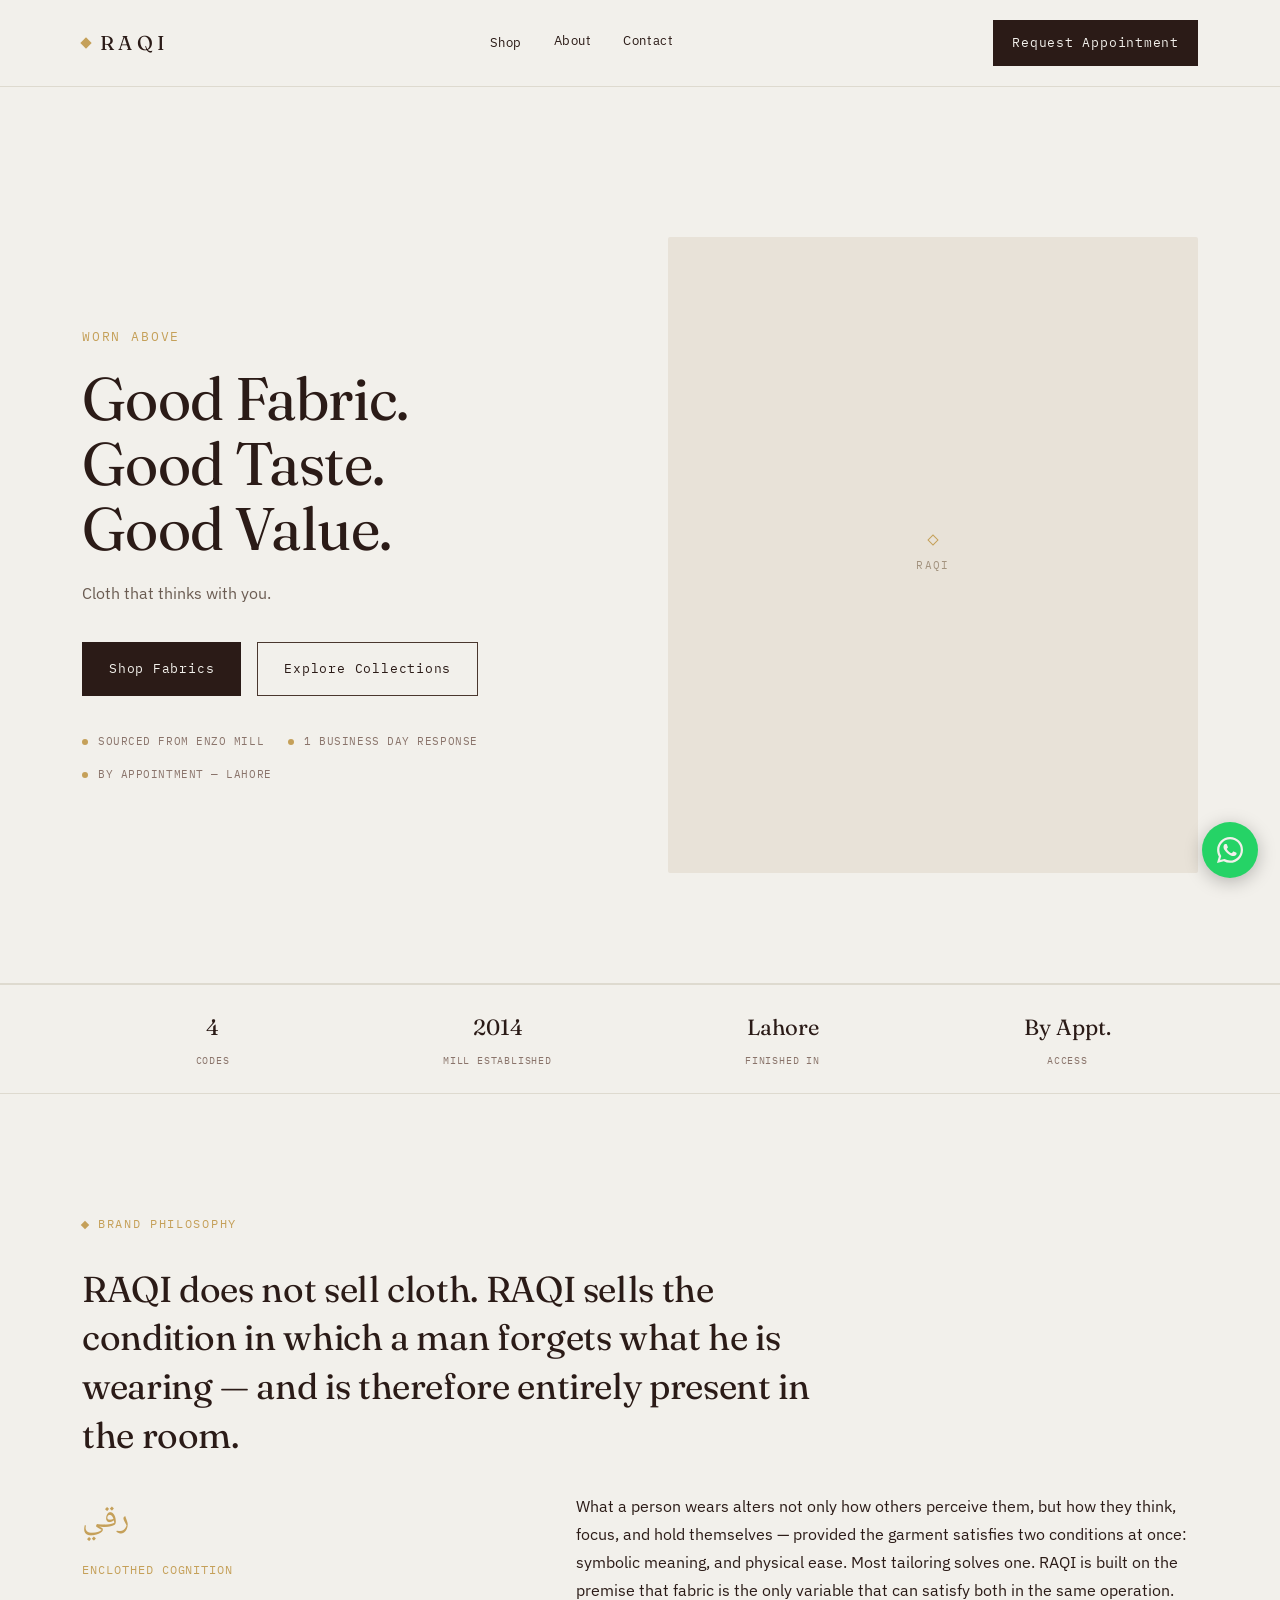
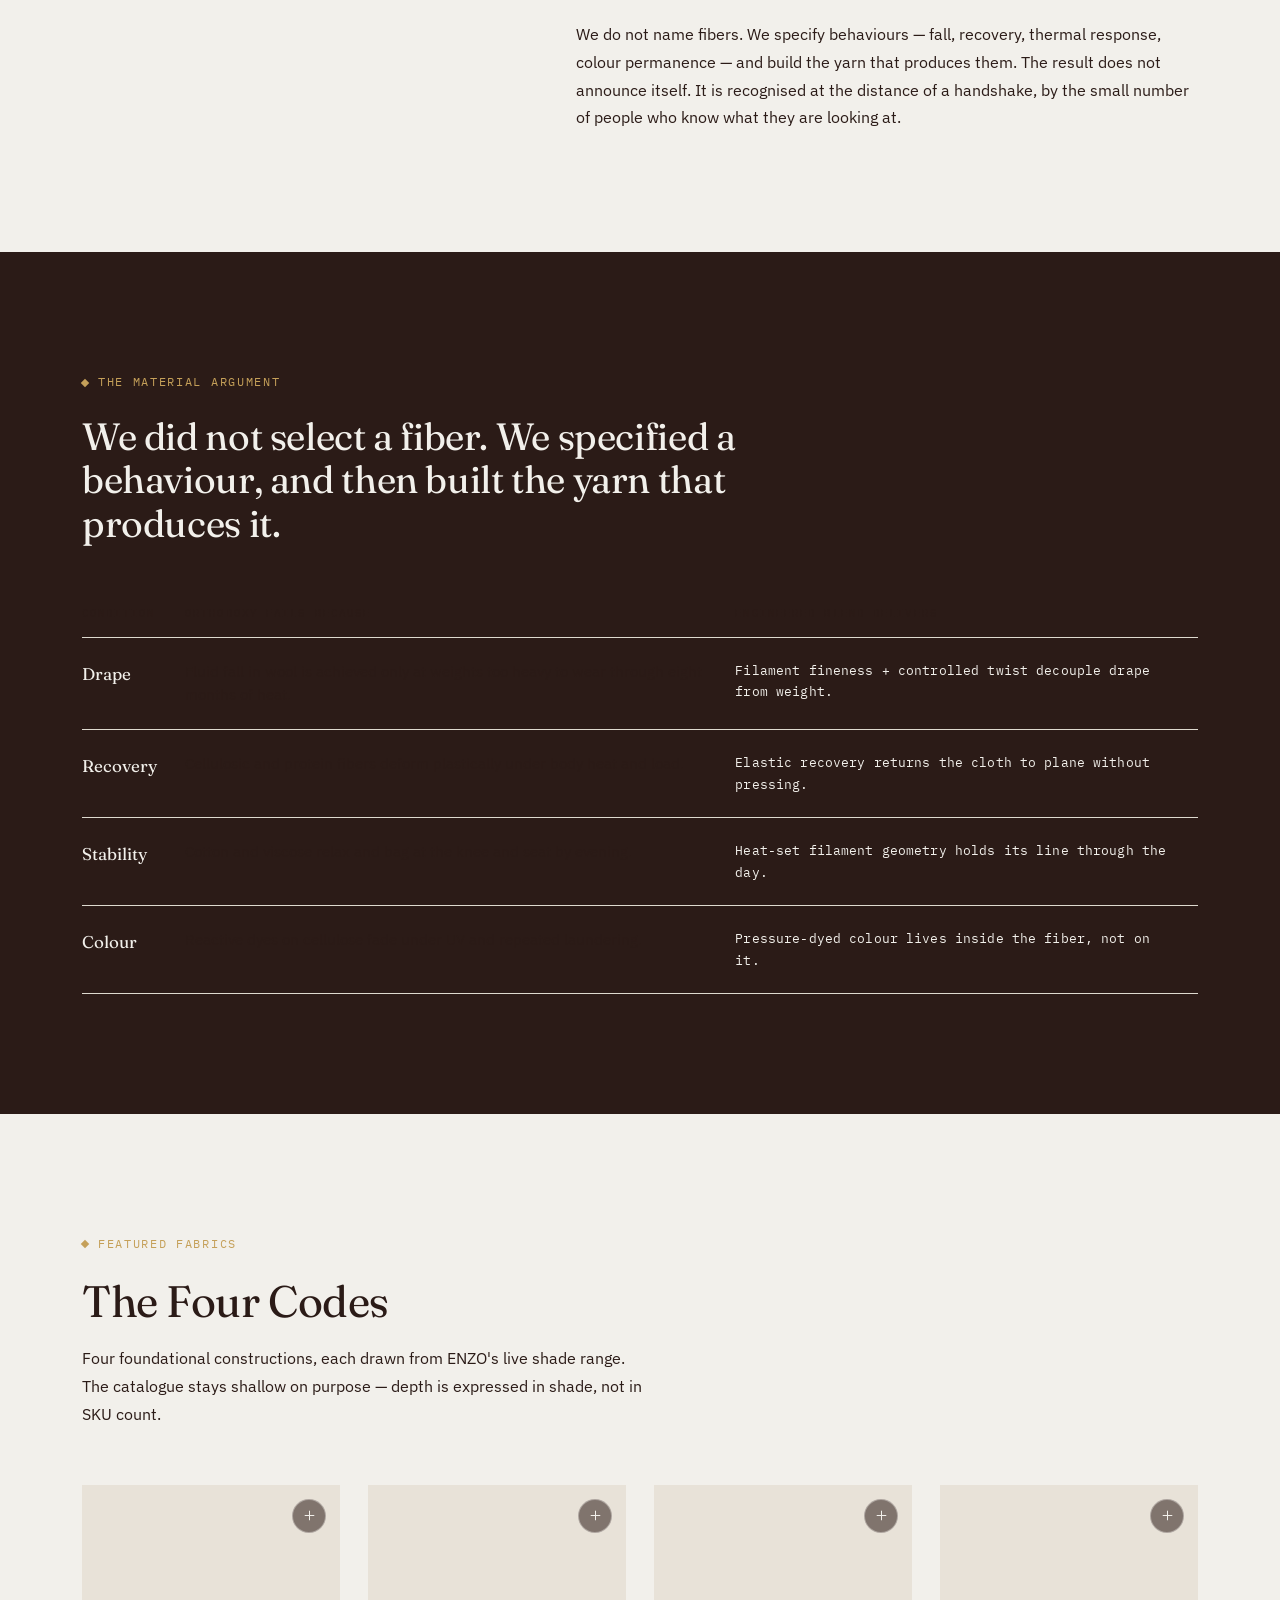
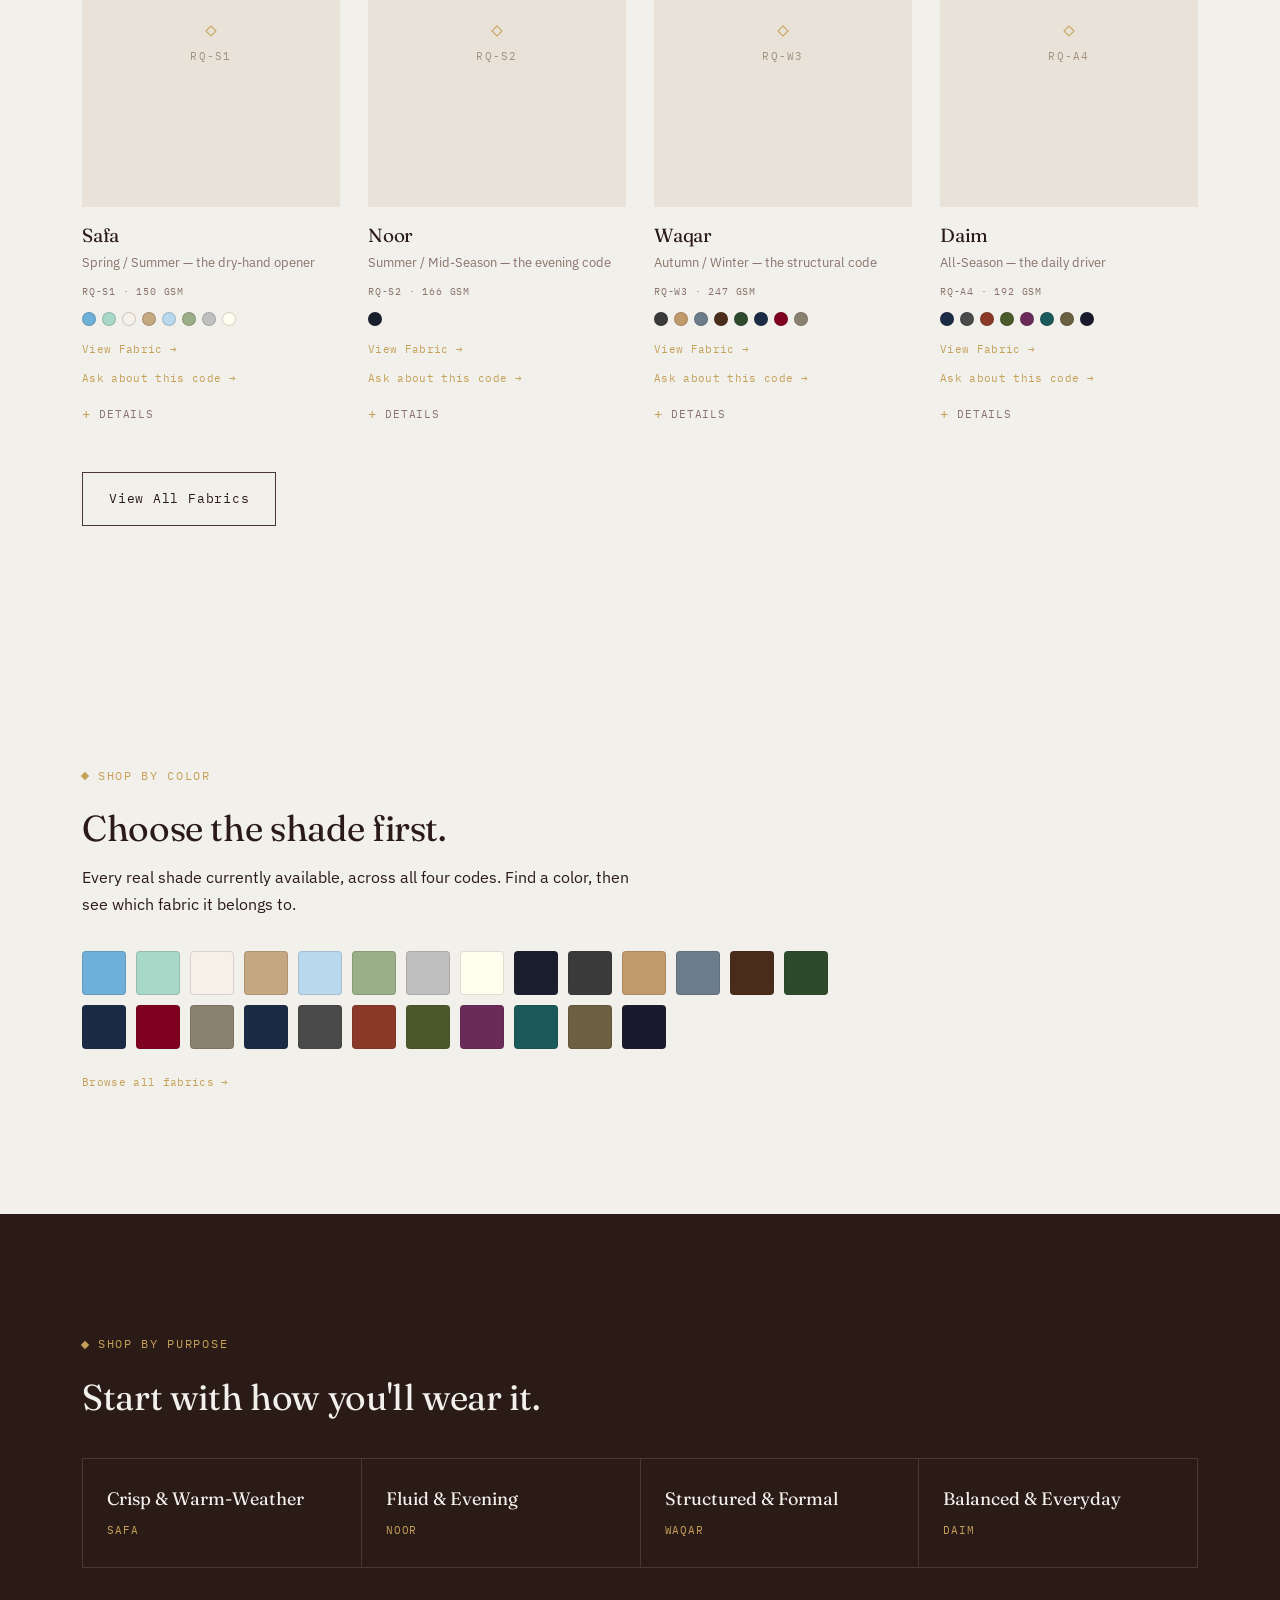
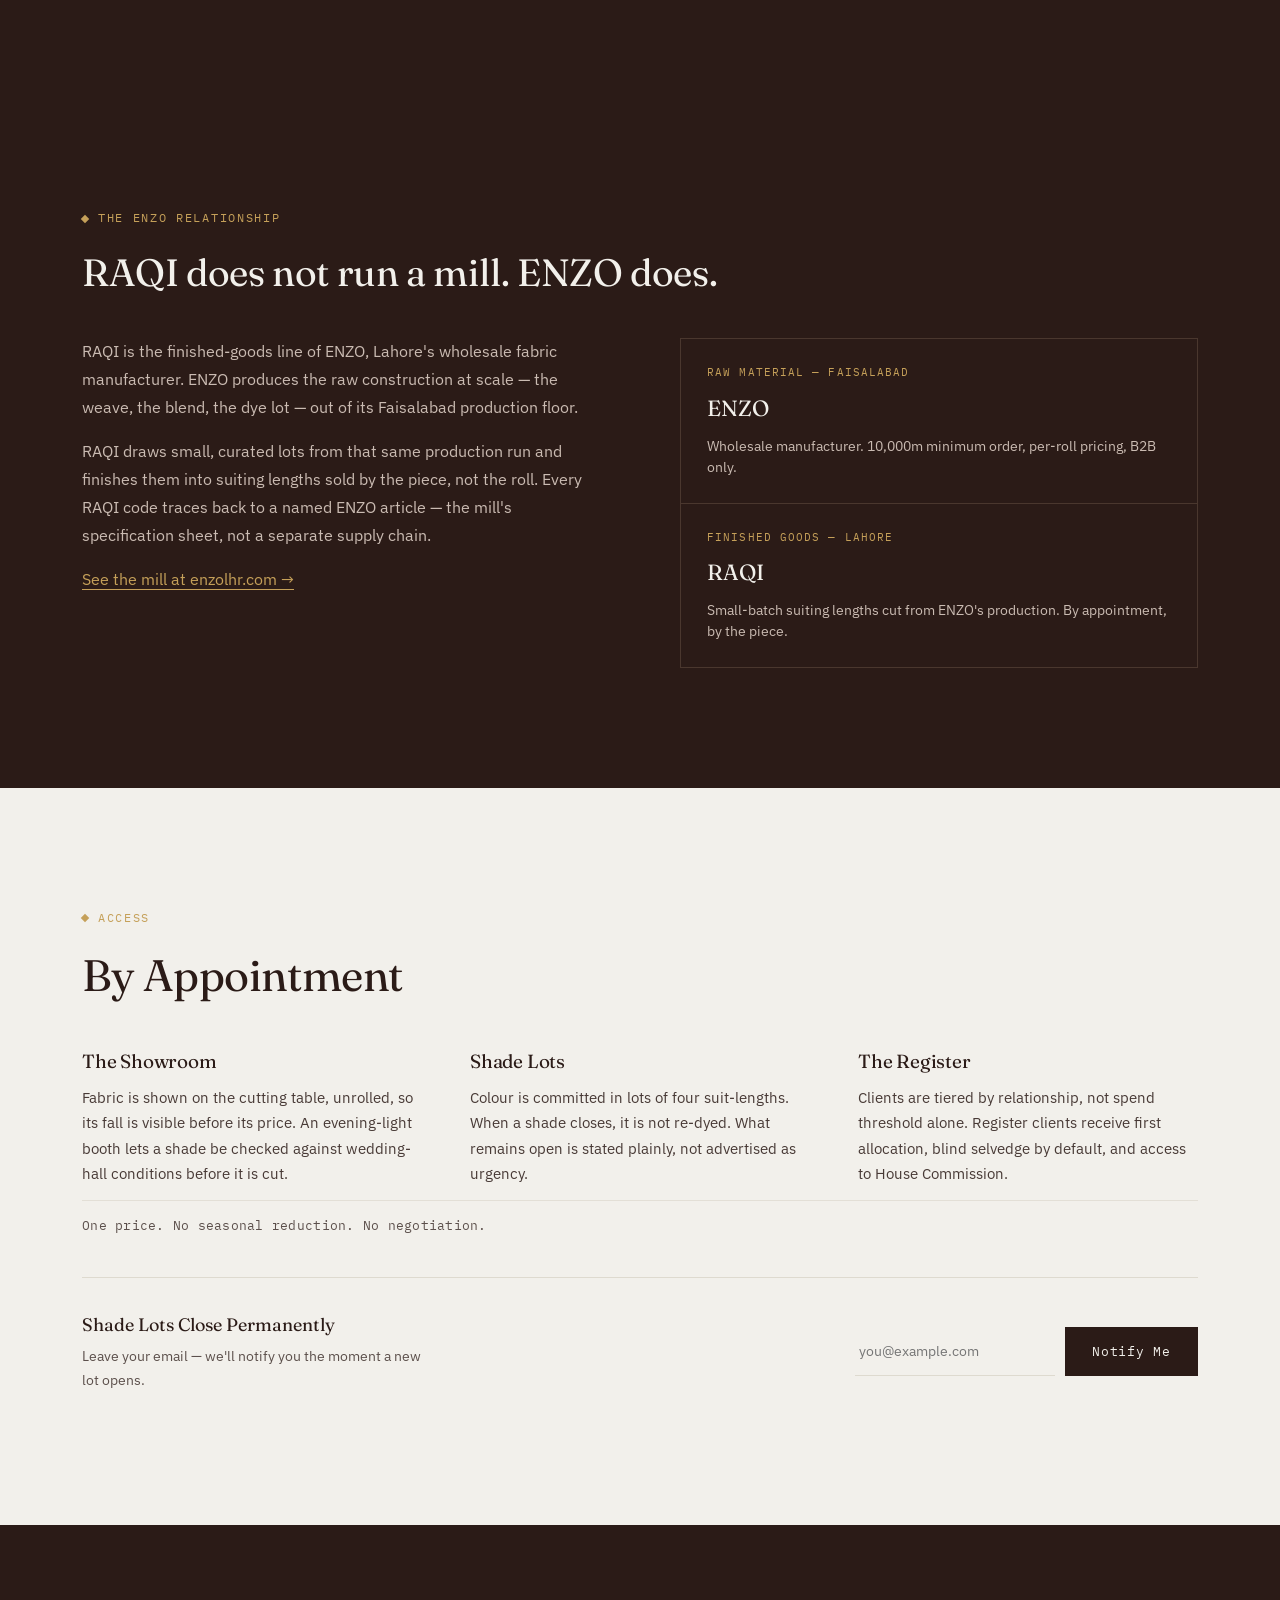
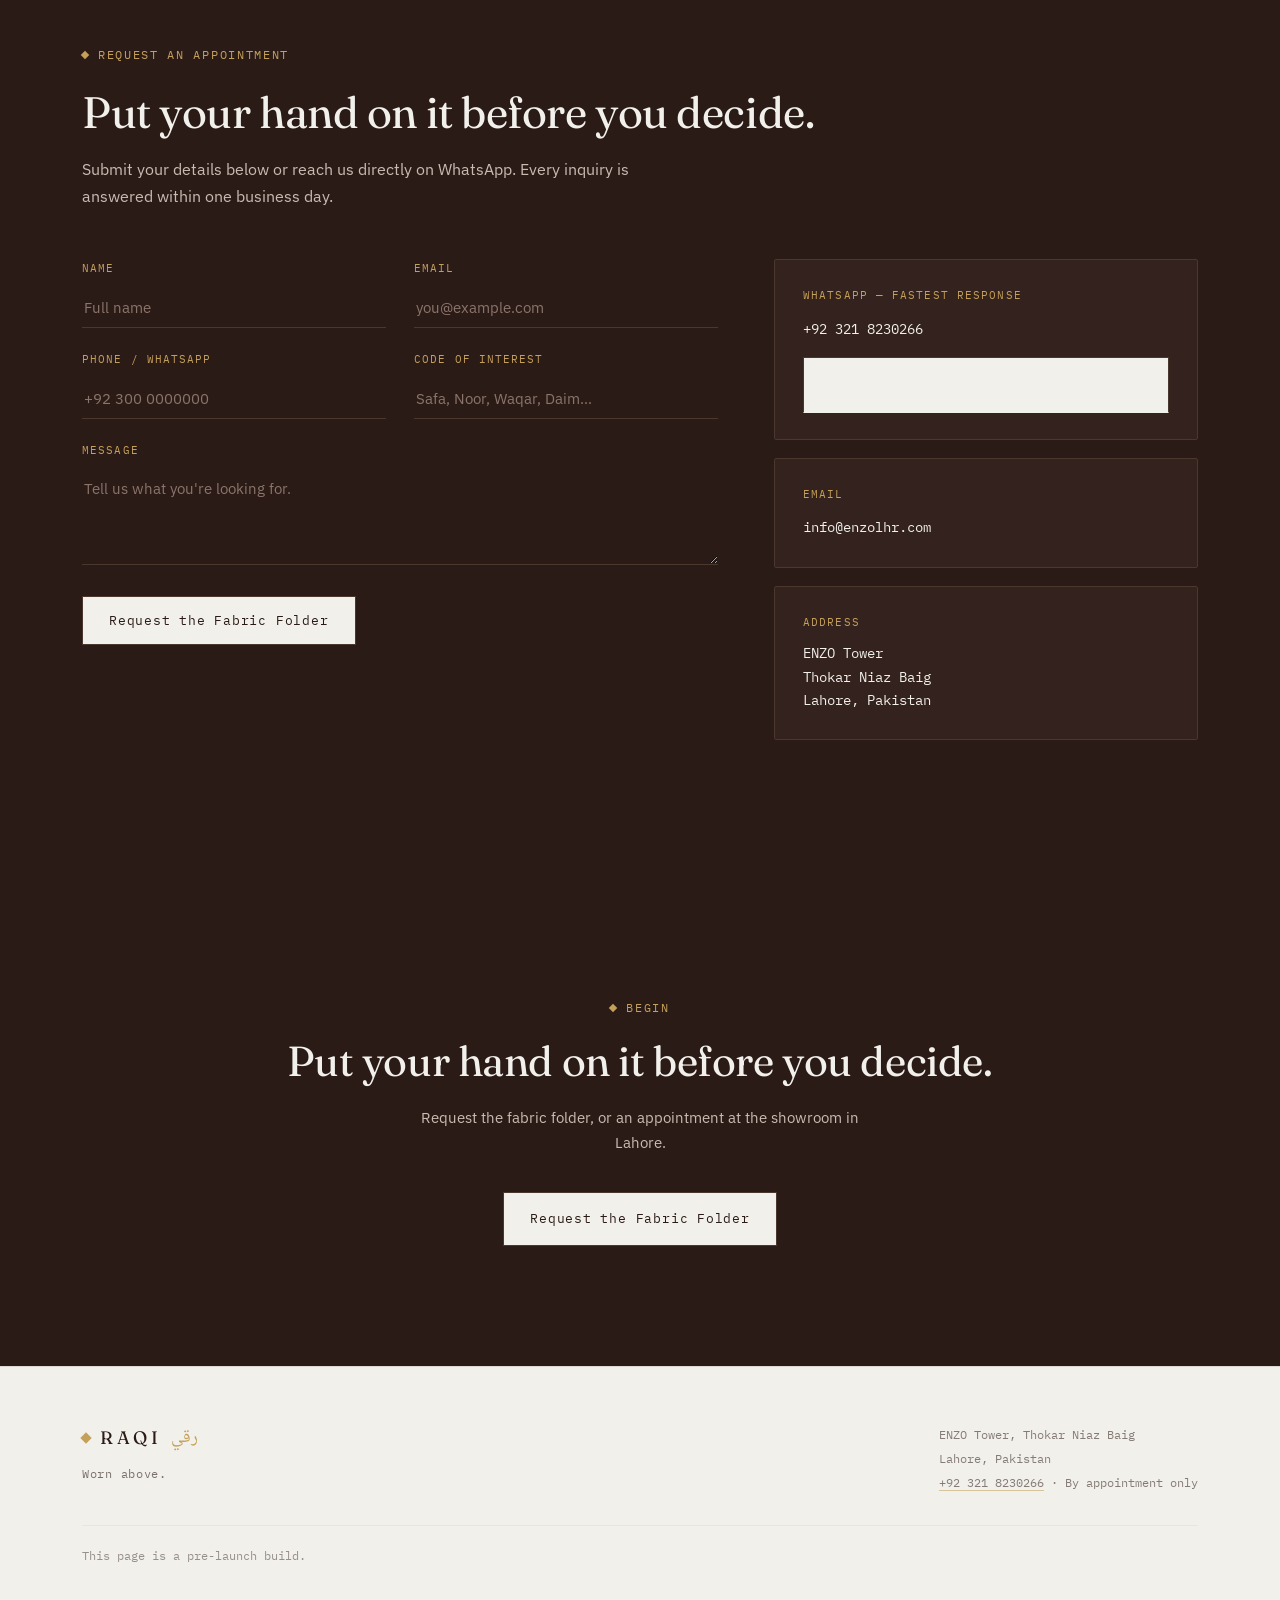
==== commit 5cc0017d: "Phase 6: build 4 real product pages with per-product SEO and honest ordering product-safa/noor/waqar" ====
--- a/index.html
+++ b/index.html
@@ -377,16 +377,18 @@
       <div class="store-card">
         <div class="store-img" data-src="https://enzolhr.com/assets/products/bb-04-summer.webp" data-alt="RAQI Safa">
           <div class="store-img-fallback"><span class="diamond outline"></span><span>RQ-S1</span></div>
+          <a href="product-safa.html" class="store-img-link" aria-label="View Safa"></a>
           <button type="button" class="store-quickadd" data-code="Safa" aria-label="Add Safa to selection">
             <svg viewBox="0 0 24 24" width="15" height="15" aria-hidden="true"><path d="M12 5v14M5 12h14" stroke="currentColor" stroke-width="1.6" fill="none" stroke-linecap="round"/></svg>
           </button>
         </div>
         <div class="store-body">
-          <h3 class="store-name">Safa</h3>
+          <h3 class="store-name"><a href="product-safa.html" style="color:inherit;">Safa</a></h3>
           <div class="store-sub">Spring / Summer — the dry-hand opener</div>
           <div class="store-code">RQ-S1 &middot; 150 GSM</div>
           <div class="store-swatches"><span class="swatch" style="background:#6EB0D8" title="Sky Blue"></span><span class="swatch" style="background:#A8D8C8" title="Mint"></span><span class="swatch" style="background:#F5F0E8" title="Pearl White"></span><span class="swatch" style="background:#C4A882" title="Sand"></span><span class="swatch" style="background:#B8D8EE" title="Powder Blue"></span><span class="swatch" style="background:#9AAF88" title="Sage"></span><span class="swatch" style="background:#C0C0C0" title="Light Grey"></span><span class="swatch" style="background:#FFFFF0" title="Ivory"></span></div>
-          <a href="https://wa.me/923218230266?text=Hello%20RAQI%2C%20I%27d%20like%20to%20ask%20about%20the%20Safa%20code." target="_blank" rel="noopener noreferrer" class="store-ask">Ask about this code →</a>
+          <a href="product-safa.html" class="store-ask">View Fabric →</a>
+          <a href="https://wa.me/923218230266?text=Hello%20RAQI%2C%20I%27d%20like%20to%20ask%20about%20the%20Safa%20code." target="_blank" rel="noopener noreferrer" class="store-ask" style="display:block;margin-top:8px;">Ask about this code →</a>
           <details class="store-details">
             <summary>Details</summary>
             <div class="store-details-body">
@@ -401,16 +403,18 @@
       <div class="store-card">
         <div class="store-img" data-src="https://enzolhr.com/assets/products/ns-01.webp" data-alt="RAQI Noor">
           <div class="store-img-fallback"><span class="diamond outline"></span><span>RQ-S2</span></div>
+          <a href="product-noor.html" class="store-img-link" aria-label="View Noor"></a>
           <button type="button" class="store-quickadd" data-code="Noor" aria-label="Add Noor to selection">
             <svg viewBox="0 0 24 24" width="15" height="15" aria-hidden="true"><path d="M12 5v14M5 12h14" stroke="currentColor" stroke-width="1.6" fill="none" stroke-linecap="round"/></svg>
           </button>
         </div>
         <div class="store-body">
-          <h3 class="store-name">Noor</h3>
+          <h3 class="store-name"><a href="product-noor.html" style="color:inherit;">Noor</a></h3>
           <div class="store-sub">Summer / Mid-Season — the evening code</div>
           <div class="store-code">RQ-S2 &middot; 166 GSM</div>
           <div class="store-swatches"><span class="swatch" style="background:#1A1F2E" title="Midnight"></span></div>
-          <a href="https://wa.me/923218230266?text=Hello%20RAQI%2C%20I%27d%20like%20to%20ask%20about%20the%20Noor%20code." target="_blank" rel="noopener noreferrer" class="store-ask">Ask about this code →</a>
+          <a href="product-noor.html" class="store-ask">View Fabric →</a>
+          <a href="https://wa.me/923218230266?text=Hello%20RAQI%2C%20I%27d%20like%20to%20ask%20about%20the%20Noor%20code." target="_blank" rel="noopener noreferrer" class="store-ask" style="display:block;margin-top:8px;">Ask about this code →</a>
           <details class="store-details">
             <summary>Details</summary>
             <div class="store-details-body">
@@ -425,16 +429,18 @@
       <div class="store-card">
         <div class="store-img" data-src="https://enzolhr.com/assets/products/ww-07.webp" data-alt="RAQI Waqar">
           <div class="store-img-fallback"><span class="diamond outline"></span><span>RQ-W3</span></div>
+          <a href="product-waqar.html" class="store-img-link" aria-label="View Waqar"></a>
           <button type="button" class="store-quickadd" data-code="Waqar" aria-label="Add Waqar to selection">
             <svg viewBox="0 0 24 24" width="15" height="15" aria-hidden="true"><path d="M12 5v14M5 12h14" stroke="currentColor" stroke-width="1.6" fill="none" stroke-linecap="round"/></svg>
           </button>
         </div>
         <div class="store-body">
-          <h3 class="store-name">Waqar</h3>
+          <h3 class="store-name"><a href="product-waqar.html" style="color:inherit;">Waqar</a></h3>
           <div class="store-sub">Autumn / Winter — the structural code</div>
           <div class="store-code">RQ-W3 &middot; 247 GSM</div>
           <div class="store-swatches"><span class="swatch" style="background:#3A3A3A" title="Charcoal"></span><span class="swatch" style="background:#C19A6B" title="Camel"></span><span class="swatch" style="background:#6B7C8A" title="Slate"></span><span class="swatch" style="background:#4A2C1A" title="Deep Brown"></span><span class="swatch" style="background:#2D4A2D" title="Forest"></span><span class="swatch" style="background:#1A2B45" title="Midnight Blue"></span><span class="swatch" style="background:#800020" title="Burgundy"></span><span class="swatch" style="background:#8A8070" title="Stone"></span></div>
-          <a href="https://wa.me/923218230266?text=Hello%20RAQI%2C%20I%27d%20like%20to%20ask%20about%20the%20Waqar%20code." target="_blank" rel="noopener noreferrer" class="store-ask">Ask about this code →</a>
+          <a href="product-waqar.html" class="store-ask">View Fabric →</a>
+          <a href="https://wa.me/923218230266?text=Hello%20RAQI%2C%20I%27d%20like%20to%20ask%20about%20the%20Waqar%20code." target="_blank" rel="noopener noreferrer" class="store-ask" style="display:block;margin-top:8px;">Ask about this code →</a>
           <details class="store-details">
             <summary>Details</summary>
             <div class="store-details-body">
@@ -449,16 +455,18 @@
       <div class="store-card">
         <div class="store-img" data-src="https://enzolhr.com/assets/products/bb-04-winter.webp" data-alt="RAQI Daim">
           <div class="store-img-fallback"><span class="diamond outline"></span><span>RQ-A4</span></div>
+          <a href="product-daim.html" class="store-img-link" aria-label="View Daim"></a>
           <button type="button" class="store-quickadd" data-code="Daim" aria-label="Add Daim to selection">
             <svg viewBox="0 0 24 24" width="15" height="15" aria-hidden="true"><path d="M12 5v14M5 12h14" stroke="currentColor" stroke-width="1.6" fill="none" stroke-linecap="round"/></svg>
           </button>
         </div>
         <div class="store-body">
-          <h3 class="store-name">Daim</h3>
+          <h3 class="store-name"><a href="product-daim.html" style="color:inherit;">Daim</a></h3>
           <div class="store-sub">All-Season — the daily driver</div>
           <div class="store-code">RQ-A4 &middot; 192 GSM</div>
           <div class="store-swatches"><span class="swatch" style="background:#1A2B45" title="Deep Navy"></span><span class="swatch" style="background:#4A4A4A" title="Graphite"></span><span class="swatch" style="background:#8B3A2A" title="Rust"></span><span class="swatch" style="background:#4A5A2A" title="Olive"></span><span class="swatch" style="background:#6B2B5A" title="Plum"></span><span class="swatch" style="background:#1A5A5A" title="Teal"></span><span class="swatch" style="background:#6B6040" title="Dark Khaki"></span><span class="swatch" style="background:#1A1A2E" title="Ink"></span></div>
-          <a href="https://wa.me/923218230266?text=Hello%20RAQI%2C%20I%27d%20like%20to%20ask%20about%20the%20Daim%20code." target="_blank" rel="noopener noreferrer" class="store-ask">Ask about this code →</a>
+          <a href="product-daim.html" class="store-ask">View Fabric →</a>
+          <a href="https://wa.me/923218230266?text=Hello%20RAQI%2C%20I%27d%20like%20to%20ask%20about%20the%20Daim%20code." target="_blank" rel="noopener noreferrer" class="store-ask" style="display:block;margin-top:8px;">Ask about this code →</a>
           <details class="store-details">
             <summary>Details</summary>
             <div class="store-details-body">
--- a/assets/site.css
+++ b/assets/site.css
@@ -200,8 +200,9 @@
   font-family:var(--mono);font-size:11px;letter-spacing:0.12em;color:#a3937f;
 }
 .store-img.has-image .store-img-fallback{display:none;}
+.store-img-link{position:absolute;inset:0;z-index:1;}
 .store-quickadd{
-  position:absolute;top:14px;right:14px;width:34px;height:34px;border-radius:50%;
+  position:absolute;top:14px;right:14px;width:34px;height:34px;border-radius:50%;z-index:2;
   background:rgba(43,27,23,0.55);backdrop-filter:blur(4px);
   border:1px solid rgba(242,240,235,0.4);
   display:flex;align-items:center;justify-content:center;color:var(--ash);
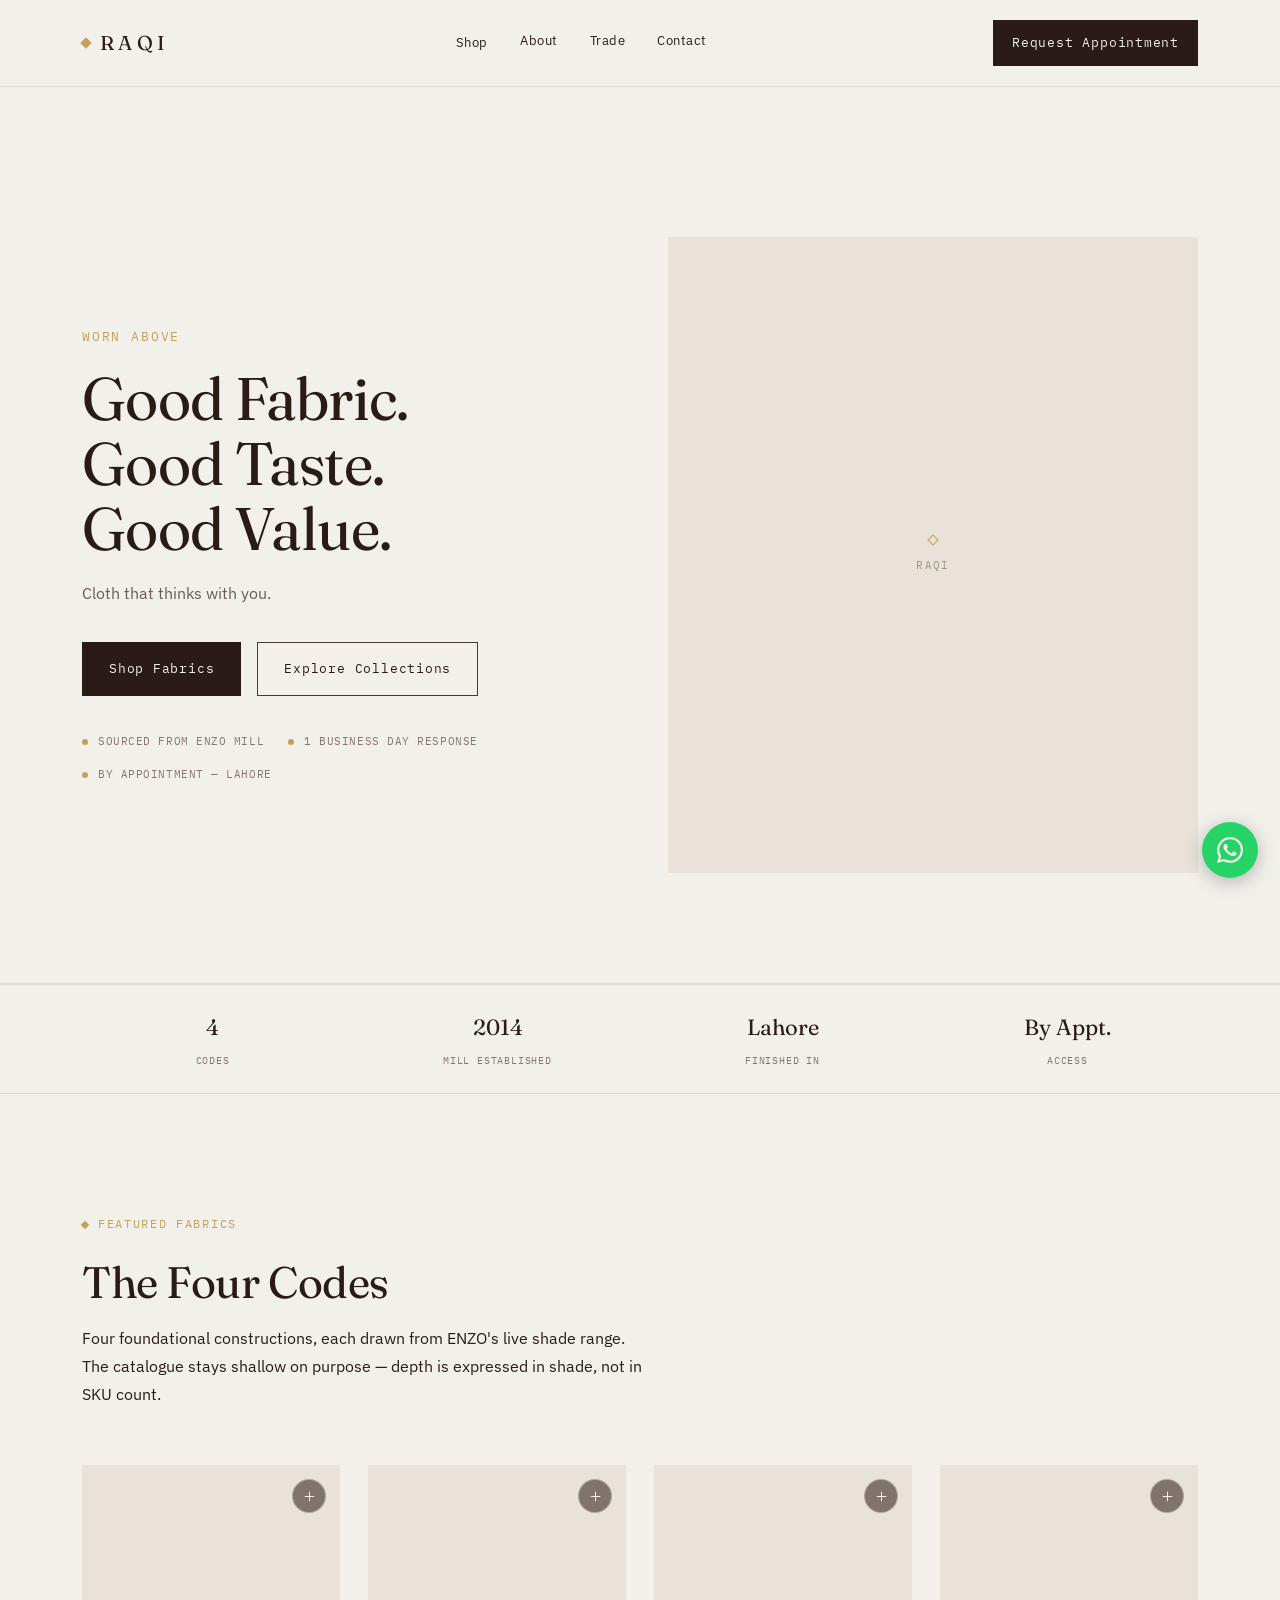
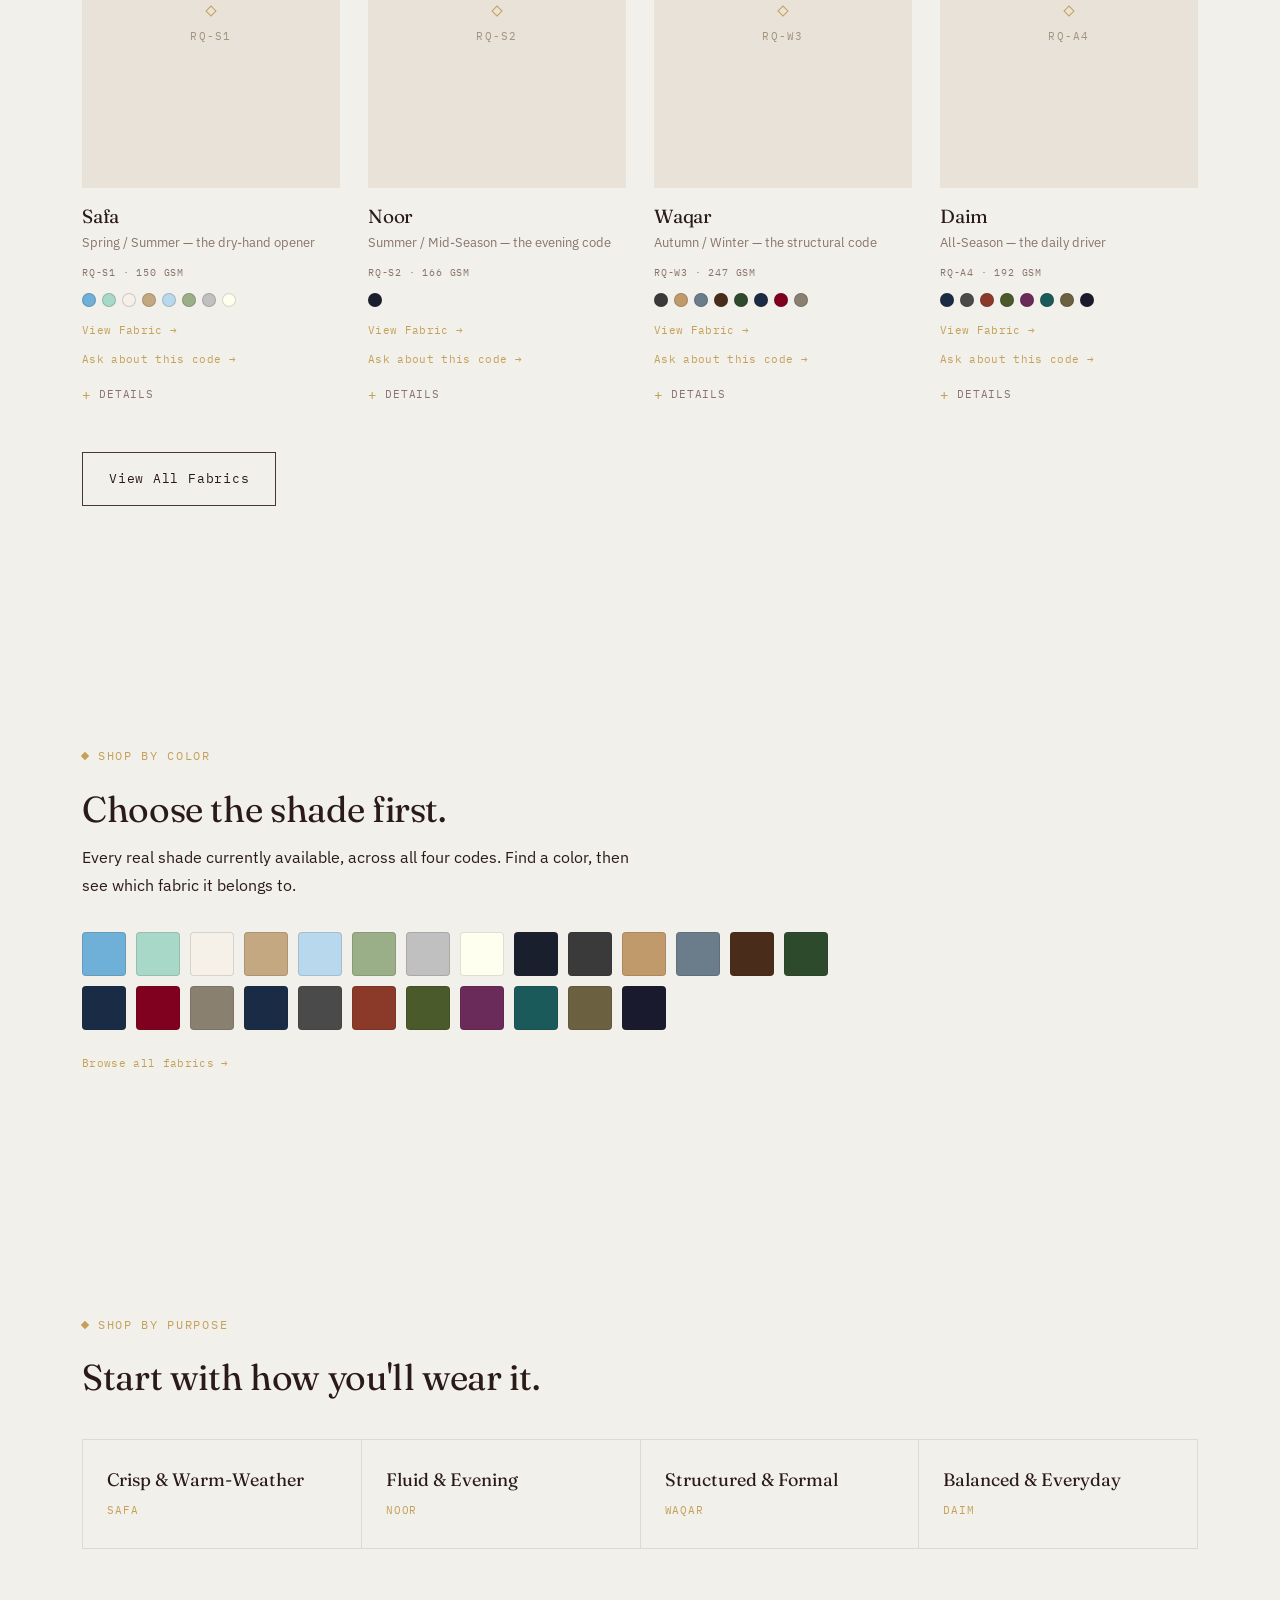
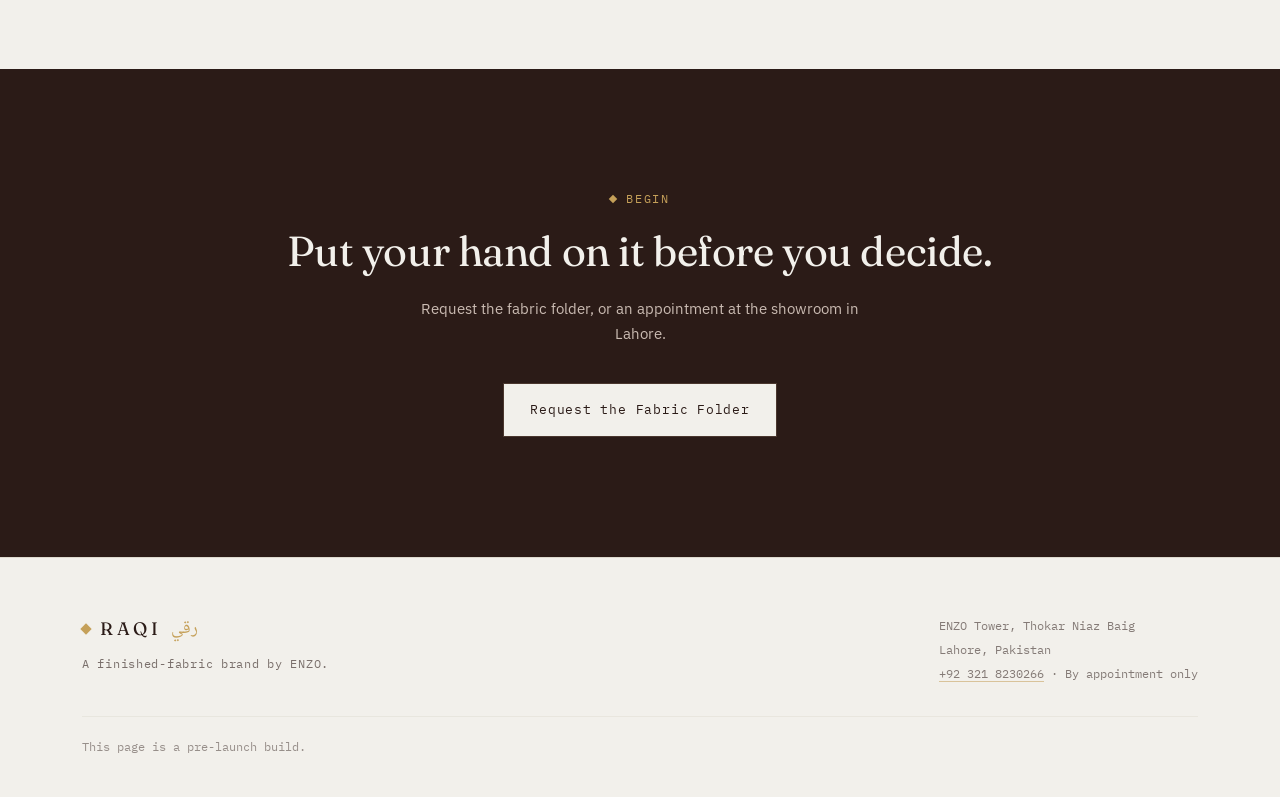
==== commit 48afd4fc: "Phase 7: split about.html, contact.html, trade.html out of index.html Relocates Philosophy, Material" ====
--- a/index.html
+++ b/index.html
@@ -112,115 +112,12 @@
     text-transform:uppercase;color:#8a746b;margin-top:6px;
   }
 
-/* ---------- Philosophy ---------- */
-  .pull{
-    font-family:var(--serif);font-weight:400;
-    font-size:clamp(24px,3.4vw,36px);
-    line-height:1.35;margin:30px 0 34px;
-    max-width:760px;
-  }
-  .two-col{display:grid;grid-template-columns:1fr;gap:40px;}
-  @media(min-width:840px){ .two-col{grid-template-columns:0.8fr 1.2fr;gap:80px;} }
-
-  /* ---------- Argument table ---------- */
-  .argtable{width:100%;border-collapse:collapse;margin-top:8px;}
-  .argtable th{
-    text-align:left;font-family:var(--mono);font-size:11px;letter-spacing:0.1em;
-    text-transform:uppercase;color:var(--chocolate);opacity:0.55;
-    padding:14px 18px 14px 0;border-bottom:1px solid var(--ash-line);
-    font-weight:400;
-  }
-  .argtable td{
-    padding:22px 18px 22px 0;border-bottom:1px solid var(--ash-line);
-    vertical-align:top;font-size:14.5px;line-height:1.65;
-  }
-  .argtable td:first-child{
-    font-family:var(--serif);font-size:17px;white-space:nowrap;padding-right:28px;
-  }
-  .argtable .fails{color:var(--chocolate);opacity:0.6;}
-  .argtable .delivers{font-family:var(--mono);font-size:13px;letter-spacing:0.01em;}
-
-/* ---------- Lineage ---------- */
-  .lineage-grid{display:grid;grid-template-columns:1fr;gap:40px;margin-top:44px;align-items:start;}
-  @media(min-width:840px){ .lineage-grid{grid-template-columns:1fr 1fr;gap:80px;} }
-  .lineage-copy{font-size:15.5px;line-height:1.8;color:#cabbb2;}
-  .lineage-copy p + p{margin-top:16px;}
-  .lineage-flow{
-    display:flex;flex-direction:column;gap:0;border:1px solid var(--chocolate-line);
-  }
-  .lineage-step{padding:24px 26px;border-bottom:1px solid var(--chocolate-line);}
-  .lineage-step:last-child{border-bottom:none;}
-  .lineage-step .step-label{
-    font-family:var(--mono);font-size:11px;letter-spacing:0.1em;text-transform:uppercase;color:var(--gold);
-  }
-  .lineage-step .step-name{font-family:var(--serif);font-size:22px;margin-top:8px;}
-  .lineage-step .step-desc{font-size:13.5px;color:#cabbb2;margin-top:8px;line-height:1.6;}
-
-  /* ---------- Access ---------- */
-  .access-grid{display:grid;grid-template-columns:1fr;gap:48px;margin-top:50px;}
-  @media(min-width:840px){ .access-grid{grid-template-columns:repeat(3,1fr);} }
-  .access-item h3{font-size:19px;font-weight:400;margin-bottom:12px;}
-  .access-item p{font-size:14.5px;line-height:1.75;color:var(--chocolate);opacity:0.85;}
-  .doctrine-line{
-    font-family:var(--mono);font-size:13px;letter-spacing:0.02em;
-    padding-top:14px;margin-top:14px;border-top:1px solid var(--ash-line);
-    opacity:0.75;
-  }
-  .notify-box{
-    margin-top:40px;padding-top:32px;border-top:1px solid var(--ash-line);
-    display:flex;flex-direction:column;gap:18px;
-  }
-  @media(min-width:700px){ .notify-box{flex-direction:row;align-items:center;justify-content:space-between;gap:32px;} }
-  .notify-label{font-family:var(--serif);font-size:18px;}
-  .notify-copy{font-size:14px;color:var(--chocolate);opacity:0.75;margin-top:4px;max-width:340px;}
-  .notify-form{display:flex;gap:10px;flex-wrap:wrap;}
-  .notify-form input[type=email]{
-    background:transparent;border:none;border-bottom:1px solid var(--ash-line);
-    padding:10px 4px;font-family:var(--sans);font-size:14px;color:var(--chocolate);min-width:200px;
-  }
-  .notify-form input[type=email]:focus{outline:none;border-color:var(--gold);}
-  .notify-status{font-family:var(--mono);font-size:12px;margin-top:12px;}
-
   .cta-band{
     background:var(--chocolate);color:var(--ash);text-align:center;
   }
   .cta-band h2{font-size:clamp(28px,4vw,42px);margin-bottom:20px;}
   .cta-band p{color:#cabbb2;max-width:480px;margin:0 auto 36px;font-size:15px;}
 
-  /* ---------- Contact ---------- */
-  .contact-grid{display:grid;grid-template-columns:1fr;gap:56px;margin-top:48px;}
-  @media(min-width:900px){ .contact-grid{grid-template-columns:1.2fr 0.8fr;} }
-  .field{margin-bottom:22px;}
-  .field label{
-    display:block;font-family:var(--mono);font-size:11px;letter-spacing:0.1em;
-    text-transform:uppercase;color:var(--gold);margin-bottom:10px;
-  }
-  .field input, .field textarea{
-    width:100%;background:transparent;border:none;border-bottom:1px solid var(--chocolate-line);
-    color:var(--ash);font-family:var(--sans);font-size:15px;padding:10px 2px;
-    transition:border-color .25s ease;
-  }
-  .field input::placeholder, .field textarea::placeholder{color:#8a746b;}
-  .field input:focus, .field textarea:focus{outline:none;border-color:var(--gold);}
-  .field textarea{resize:vertical;min-height:96px;}
-  .form-row{display:grid;grid-template-columns:1fr;gap:0 28px;}
-  @media(min-width:560px){ .form-row{grid-template-columns:1fr 1fr;} }
-  .form-status{
-    font-family:var(--mono);font-size:13px;margin-top:18px;min-height:18px;color:#cabbb2;
-  }
-  .contact-card{
-    background:#33221d;border:1px solid var(--chocolate-line);border-radius:2px;
-    padding:26px 28px;margin-bottom:18px;
-  }
-  .contact-card p.label{
-    font-family:var(--mono);font-size:11px;letter-spacing:0.1em;text-transform:uppercase;
-    color:var(--gold);margin-bottom:10px;
-  }
-  .contact-card a, .contact-card address{
-    font-family:var(--mono);font-size:14px;color:var(--ash);line-height:1.7;font-style:normal;
-  }
-  .contact-card a{display:inline-block;border-bottom:1px solid transparent;}
-  .contact-card a:hover{border-color:var(--gold);}
 </style>
 </head>
 <body>
@@ -248,11 +145,12 @@
           </div>
         </div>
       </div>
-      <a href="#philosophy">About</a>
-      <a href="#contact">Contact</a>
+      <a href="about.html">About</a>
+      <a href="trade.html">Trade</a>
+      <a href="contact.html">Contact</a>
     </div>
     <div style="display:flex;align-items:center;gap:8px;">
-      <a href="#contact" class="btn btn-dark" style="padding:11px 18px;">Request Appointment</a>
+      <a href="contact.html" class="btn btn-dark" style="padding:11px 18px;">Request Appointment</a>
       <button type="button" id="nav-toggle" class="nav-toggle" aria-label="Open menu" aria-expanded="false" aria-controls="mobile-menu">
         <span aria-hidden="true"></span><span aria-hidden="true"></span>
       </button>
@@ -276,8 +174,9 @@
       <a href="shop.html?season=winter">Winter</a>
       <a href="shop.html?season=all-season">All-Season</a>
     </div>
-    <a href="#philosophy">About</a>
-    <a href="#contact">Contact</a>
+    <a href="about.html">About</a>
+    <a href="trade.html">Trade</a>
+    <a href="contact.html">Contact</a>
     <a href="https://wa.me/923218230266" target="_blank" rel="noopener noreferrer">WhatsApp Us</a>
   </nav>
 </div>
@@ -314,57 +213,6 @@
     <div><span class="trust-num">By Appt.</span><span class="trust-label">Access</span></div>
   </div>
 </div>
-
-<section id="philosophy">
-  <div class="wrap reveal">
-    <div class="eyebrow"><span class="diamond"></span>Brand Philosophy</div>
-    <h2 class="pull">RAQI does not sell cloth. RAQI sells the condition in which a man forgets what he is wearing — and is therefore entirely present in the room.</h2>
-    <div class="two-col">
-      <div>
-        <div class="foot-arabic" style="font-size:32px;">رقي</div>
-        <p style="font-family:var(--mono);font-size:12px;letter-spacing:0.08em;color:var(--gold);margin-top:12px;text-transform:uppercase;">Enclothed Cognition</p>
-      </div>
-      <div class="body-copy">
-        <p>What a person wears alters not only how others perceive them, but how they think, focus, and hold themselves — provided the garment satisfies two conditions at once: symbolic meaning, and physical ease. Most tailoring solves one. RAQI is built on the premise that fabric is the only variable that can satisfy both in the same operation.</p>
-        <p>We do not name fibers. We specify behaviours — fall, recovery, thermal response, colour permanence — and build the yarn that produces them. The result does not announce itself. It is recognised at the distance of a handshake, by the small number of people who know what they are looking at.</p>
-      </div>
-    </div>
-  </div>
-</section>
-
-<section id="argument" class="section-dark">
-  <div class="wrap reveal">
-    <div class="eyebrow"><span class="diamond"></span>The Material Argument</div>
-    <h2 style="font-size:clamp(26px,3.6vw,38px);max-width:680px;margin-top:22px;">We did not select a fiber. We specified a behaviour, and then built the yarn that produces it.</h2>
-    <table class="argtable" style="margin-top:44px;">
-      <thead>
-        <tr><th>Condition</th><th>Orthodoxy fails because</th><th>Engineered blend delivers</th></tr>
-      </thead>
-      <tbody>
-        <tr>
-          <td>Drape</td>
-          <td class="fails">Fluid fall in wool is achieved only at weights too heavy to wear through eight months of heat.</td>
-          <td class="delivers">Filament fineness + controlled twist decouple drape from weight.</td>
-        </tr>
-        <tr>
-          <td>Recovery</td>
-          <td class="fails">Cellulosic and protein fibers deform plastically under body heat and load.</td>
-          <td class="delivers">Elastic recovery returns the cloth to plane without pressing.</td>
-        </tr>
-        <tr>
-          <td>Stability</td>
-          <td class="fails">Cotton and viscose relax and bag at the knee and seat by evening.</td>
-          <td class="delivers">Heat-set filament geometry holds its line through the day.</td>
-        </tr>
-        <tr>
-          <td>Colour</td>
-          <td class="fails">Reactive dyes on cellulose fade under UV and repeated laundering.</td>
-          <td class="delivers">Pressure-dyed colour lives inside the fiber, not on it.</td>
-        </tr>
-      </tbody>
-    </table>
-  </div>
-</section>
 
 <section id="codes">
   <div class="wrap reveal">
@@ -493,10 +341,10 @@
   </div>
 </section>
 
-<section id="shop-by-purpose" class="section-dark">
+<section id="shop-by-purpose">
   <div class="wrap reveal">
     <div class="eyebrow"><span class="diamond"></span>Shop by Purpose</div>
-    <h2 style="font-size:clamp(26px,3.6vw,36px);margin-top:22px;color:var(--ash);">Start with how you'll wear it.</h2>
+    <h2 style="font-size:clamp(26px,3.6vw,36px);margin-top:22px;">Start with how you'll wear it.</h2>
     <div class="purpose-grid">
       <a href="shop.html?character=standing" class="purpose-card">
         <span class="purpose-name">Crisp &amp; Warm-Weather</span>
@@ -518,131 +366,12 @@
   </div>
 </section>
 
-<section id="lineage" class="section-dark">
-  <div class="wrap reveal">
-    <div class="eyebrow"><span class="diamond"></span>The ENZO Relationship</div>
-    <h2 style="font-size:clamp(26px,3.6vw,38px);max-width:680px;margin-top:22px;">RAQI does not run a mill. ENZO does.</h2>
-    <div class="lineage-grid">
-      <div class="lineage-copy">
-        <p>RAQI is the finished-goods line of ENZO, Lahore's wholesale fabric manufacturer. ENZO produces the raw construction at scale — the weave, the blend, the dye lot — out of its Faisalabad production floor.</p>
-        <p>RAQI draws small, curated lots from that same production run and finishes them into suiting lengths sold by the piece, not the roll. Every RAQI code traces back to a named ENZO article — the mill's specification sheet, not a separate supply chain.</p>
-        <p><a href="https://enzolhr.com/" target="_blank" rel="noopener noreferrer" style="color:var(--gold);border-bottom:1px solid var(--gold);">See the mill at enzolhr.com →</a></p>
-      </div>
-      <div class="lineage-flow">
-        <div class="lineage-step">
-          <div class="step-label">Raw Material — Faisalabad</div>
-          <div class="step-name">ENZO</div>
-          <div class="step-desc">Wholesale manufacturer. 10,000m minimum order, per-roll pricing, B2B only.</div>
-        </div>
-        <div class="lineage-step">
-          <div class="step-label">Finished Goods — Lahore</div>
-          <div class="step-name">RAQI</div>
-          <div class="step-desc">Small-batch suiting lengths cut from ENZO's production. By appointment, by the piece.</div>
-        </div>
-      </div>
-    </div>
-  </div>
-</section>
-
-<section id="access">
-  <div class="wrap reveal">
-    <div class="eyebrow"><span class="diamond"></span>Access</div>
-    <h2 style="font-size:clamp(28px,4vw,44px);margin-top:22px;">By Appointment</h2>
-    <div class="access-grid">
-      <div class="access-item">
-        <h3>The Showroom</h3>
-        <p>Fabric is shown on the cutting table, unrolled, so its fall is visible before its price. An evening-light booth lets a shade be checked against wedding-hall conditions before it is cut.</p>
-      </div>
-      <div class="access-item">
-        <h3>Shade Lots</h3>
-        <p>Colour is committed in lots of four suit-lengths. When a shade closes, it is not re-dyed. What remains open is stated plainly, not advertised as urgency.</p>
-      </div>
-      <div class="access-item">
-        <h3>The Register</h3>
-        <p>Clients are tiered by relationship, not spend threshold alone. Register clients receive first allocation, blind selvedge by default, and access to House Commission.</p>
-      </div>
-    </div>
-    <div class="doctrine-line">One price. No seasonal reduction. No negotiation.</div>
-
-    <div class="notify-box">
-      <div>
-        <p class="notify-label">Shade Lots Close Permanently</p>
-        <p class="notify-copy">Leave your email — we'll notify you the moment a new lot opens.</p>
-      </div>
-      <form id="notify-form" class="notify-form" novalidate>
-        <input type="hidden" name="_subject" value="RAQI Shade Lot Signup">
-        <input type="hidden" name="brand" value="RAQI">
-        <input type="email" name="email" placeholder="you@example.com" required aria-label="Email address">
-        <button type="submit" class="btn btn-dark">Notify Me</button>
-      </form>
-    </div>
-    <div class="notify-status" id="notify-status" role="status" aria-live="polite"></div>
-  </div>
-</section>
-
-<section id="contact" class="section-dark">
-  <div class="wrap reveal">
-    <div class="eyebrow"><span class="diamond"></span>Request an Appointment</div>
-    <h2 style="font-size:clamp(28px,4vw,44px);margin-top:22px;">Put your hand on it before you decide.</h2>
-    <p class="body-copy" style="max-width:560px;margin-top:18px;color:#cabbb2;">Submit your details below or reach us directly on WhatsApp. Every inquiry is answered within one business day.</p>
-
-    <div class="contact-grid">
-      <form data-quote-form novalidate>
-        <input type="hidden" name="_subject" value="New RAQI Inquiry">
-        <input type="hidden" name="brand" value="RAQI">
-        <div class="form-row">
-          <div class="field">
-            <label for="r-name">Name</label>
-            <input id="r-name" name="name" type="text" autocomplete="name" placeholder="Full name" required>
-          </div>
-          <div class="field">
-            <label for="r-email">Email</label>
-            <input id="r-email" name="email" type="email" autocomplete="email" placeholder="you@example.com" required>
-          </div>
-        </div>
-        <div class="form-row">
-          <div class="field">
-            <label for="r-phone">Phone / WhatsApp</label>
-            <input id="r-phone" name="phone" type="tel" autocomplete="tel" placeholder="+92 300 0000000">
-          </div>
-          <div class="field">
-            <label for="r-code">Code of Interest</label>
-            <input id="r-code" name="code" type="text" placeholder="Safa, Noor, Waqar, Daim…">
-          </div>
-        </div>
-        <div class="field">
-          <label for="r-message">Message</label>
-          <textarea id="r-message" name="message" placeholder="Tell us what you're looking for."></textarea>
-        </div>
-        <button type="submit" class="btn btn-light">Request the Fabric Folder</button>
-        <div class="form-status" id="form-status" role="status" aria-live="polite"></div>
-      </form>
-
-      <div>
-        <div class="contact-card">
-          <p class="label">WhatsApp — fastest response</p>
-          <a href="https://wa.me/923218230266" target="_blank" rel="noopener noreferrer">+92 321 8230266</a>
-          <a href="https://wa.me/923218230266?text=Hello%20RAQI%2C%20I%27d%20like%20to%20know%20more%20about%20your%20suiting%20fabric." target="_blank" rel="noopener noreferrer" class="btn btn-light" style="margin-top:14px;width:100%;justify-content:center;">Open WhatsApp</a>
-        </div>
-        <div class="contact-card">
-          <p class="label">Email</p>
-          <a href="mailto:info@enzolhr.com">info@enzolhr.com</a>
-        </div>
-        <div class="contact-card">
-          <p class="label">Address</p>
-          <address>ENZO Tower<br>Thokar Niaz Baig<br>Lahore, Pakistan</address>
-        </div>
-      </div>
-    </div>
-  </div>
-</section>
-
 <section class="cta-band">
   <div class="wrap reveal">
     <div class="eyebrow" style="justify-content:center;"><span class="diamond"></span>Begin</div>
     <h2 style="margin-top:18px;">Put your hand on it before you decide.</h2>
     <p>Request the fabric folder, or an appointment at the showroom in Lahore.</p>
-    <a href="#contact" class="btn btn-light">Request the Fabric Folder</a>
+    <a href="contact.html" class="btn btn-light">Request the Fabric Folder</a>
   </div>
 </section>
 
@@ -655,7 +384,7 @@
           <span class="wordmark">Raqi</span>
           <span class="foot-arabic">رقي</span>
         </div>
-        <div class="foot-line">Worn above.</div>
+        <div class="foot-line">A finished-fabric brand by ENZO.</div>
       </div>
       <div class="foot-meta">
         ENZO Tower, Thokar Niaz Baig<br>
@@ -690,7 +419,6 @@
 
 <script src="assets/products-data.js"></script>
 <script src="assets/site.js"></script>
-<script src="assets/forms.js"></script>
 
 </body>
 </html>
--- a/assets/site.css
+++ b/assets/site.css
@@ -165,14 +165,14 @@
 .swatch-tile:hover{transform:scale(1.08);}
 
 /* ---------- Purpose grid (Shop by Purpose) ---------- */
-.purpose-grid{display:grid;grid-template-columns:1fr;gap:1px;margin-top:40px;background:var(--chocolate-line);border:1px solid var(--chocolate-line);}
+.purpose-grid{display:grid;grid-template-columns:1fr;gap:1px;margin-top:40px;background:var(--ash-line);border:1px solid var(--ash-line);}
 @media(min-width:640px){ .purpose-grid{grid-template-columns:repeat(4,1fr);} }
 .purpose-card{
-  background:var(--chocolate);padding:28px 24px;display:flex;flex-direction:column;gap:10px;
+  background:var(--ash);padding:28px 24px;display:flex;flex-direction:column;gap:10px;
   transition:background .2s ease;
 }
-.purpose-card:hover{background:#33221d;}
-.purpose-name{font-family:var(--serif);font-size:18px;color:var(--ash);line-height:1.3;}
+.purpose-card:hover{background:#e8e2d8;}
+.purpose-name{font-family:var(--serif);font-size:18px;color:var(--chocolate);line-height:1.3;}
 .purpose-code{font-family:var(--mono);font-size:11px;letter-spacing:0.08em;text-transform:uppercase;color:var(--gold);}
 
 /* ---------- Product / Store cards (shared: shop.html + homepage teasers) ---------- */
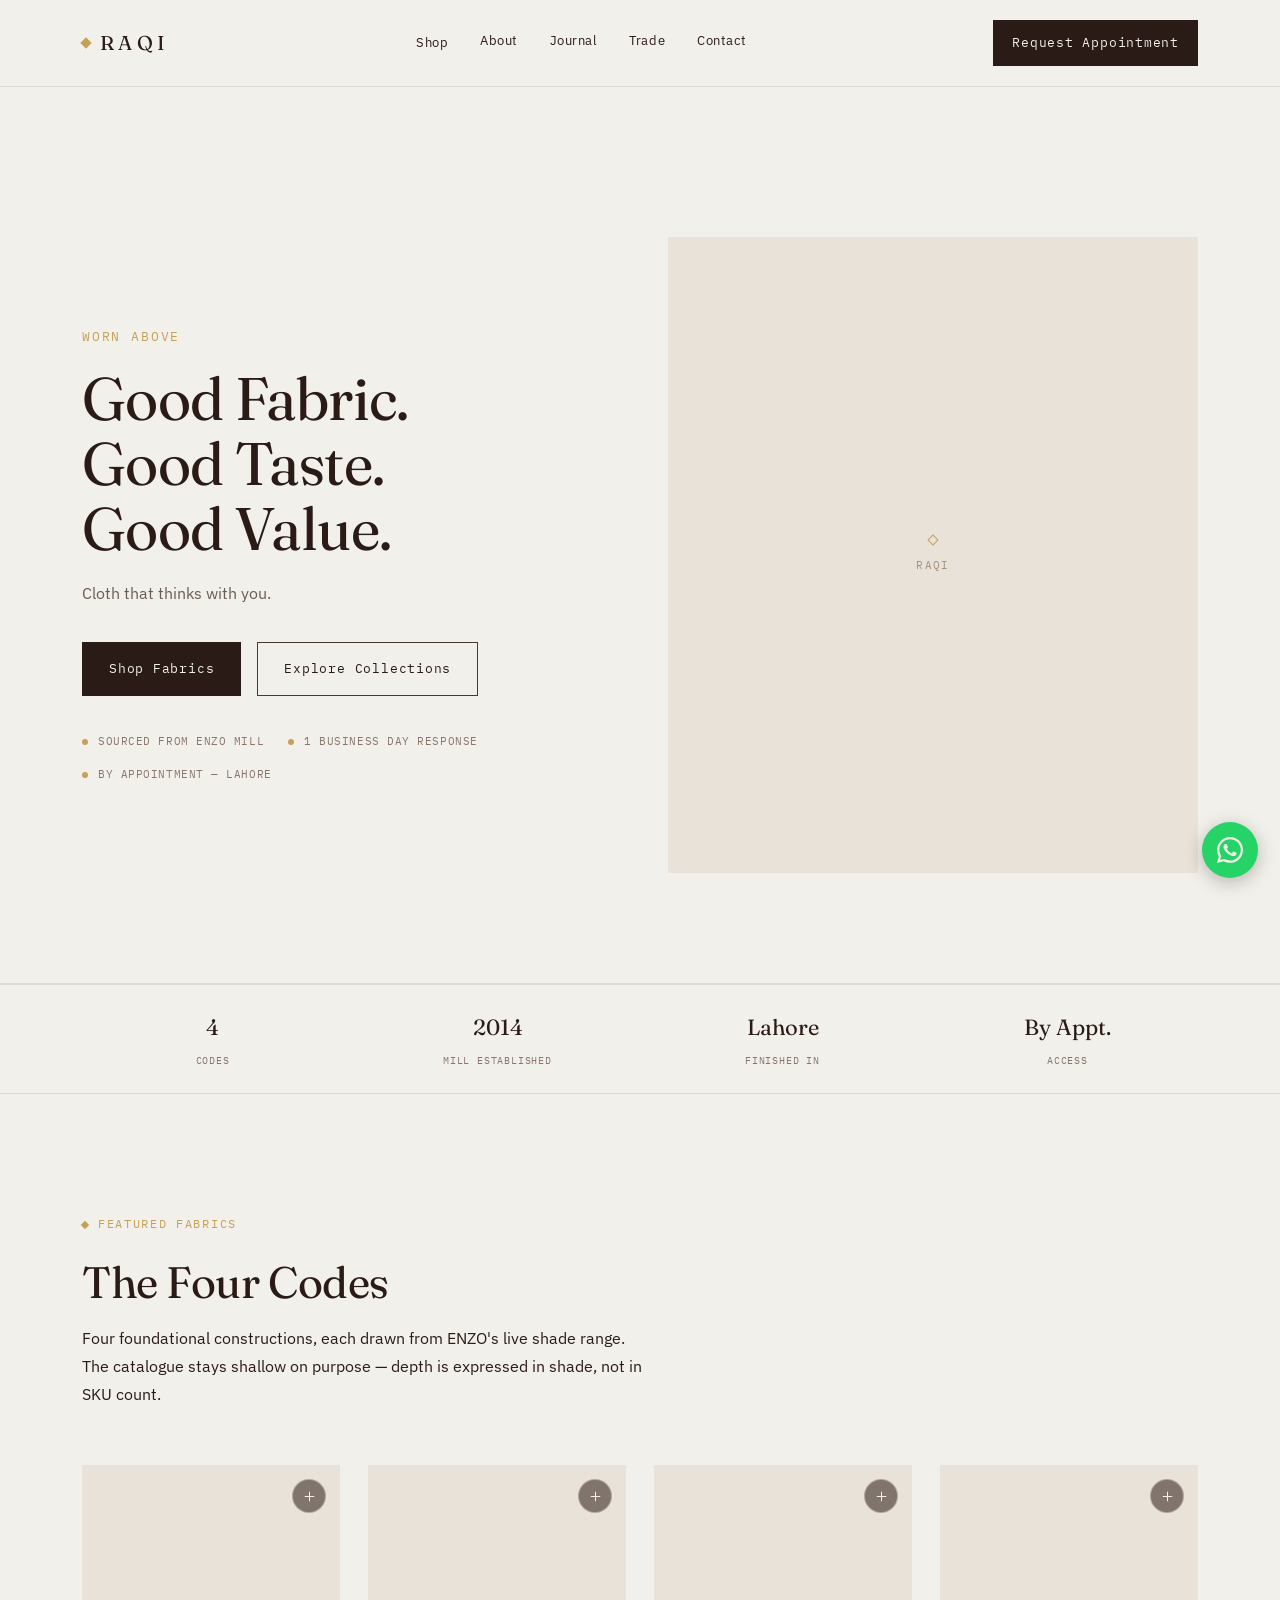
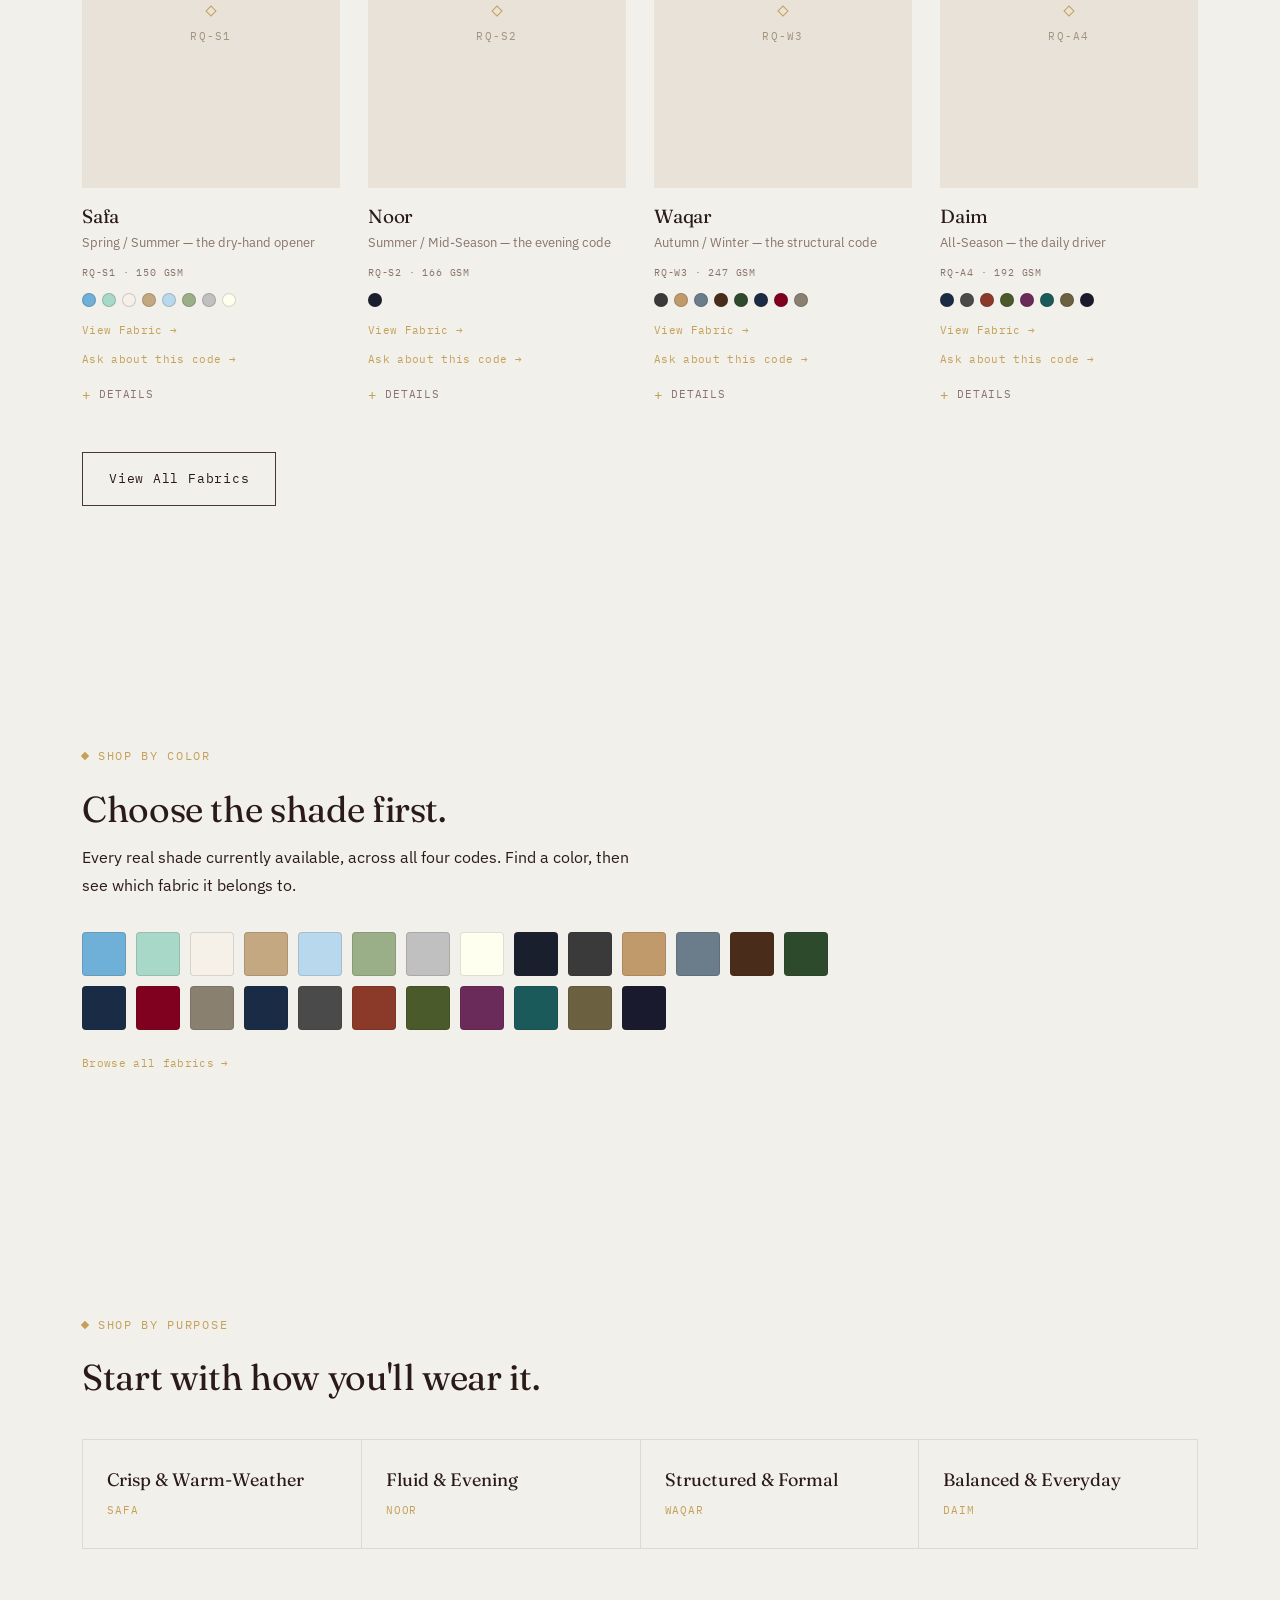
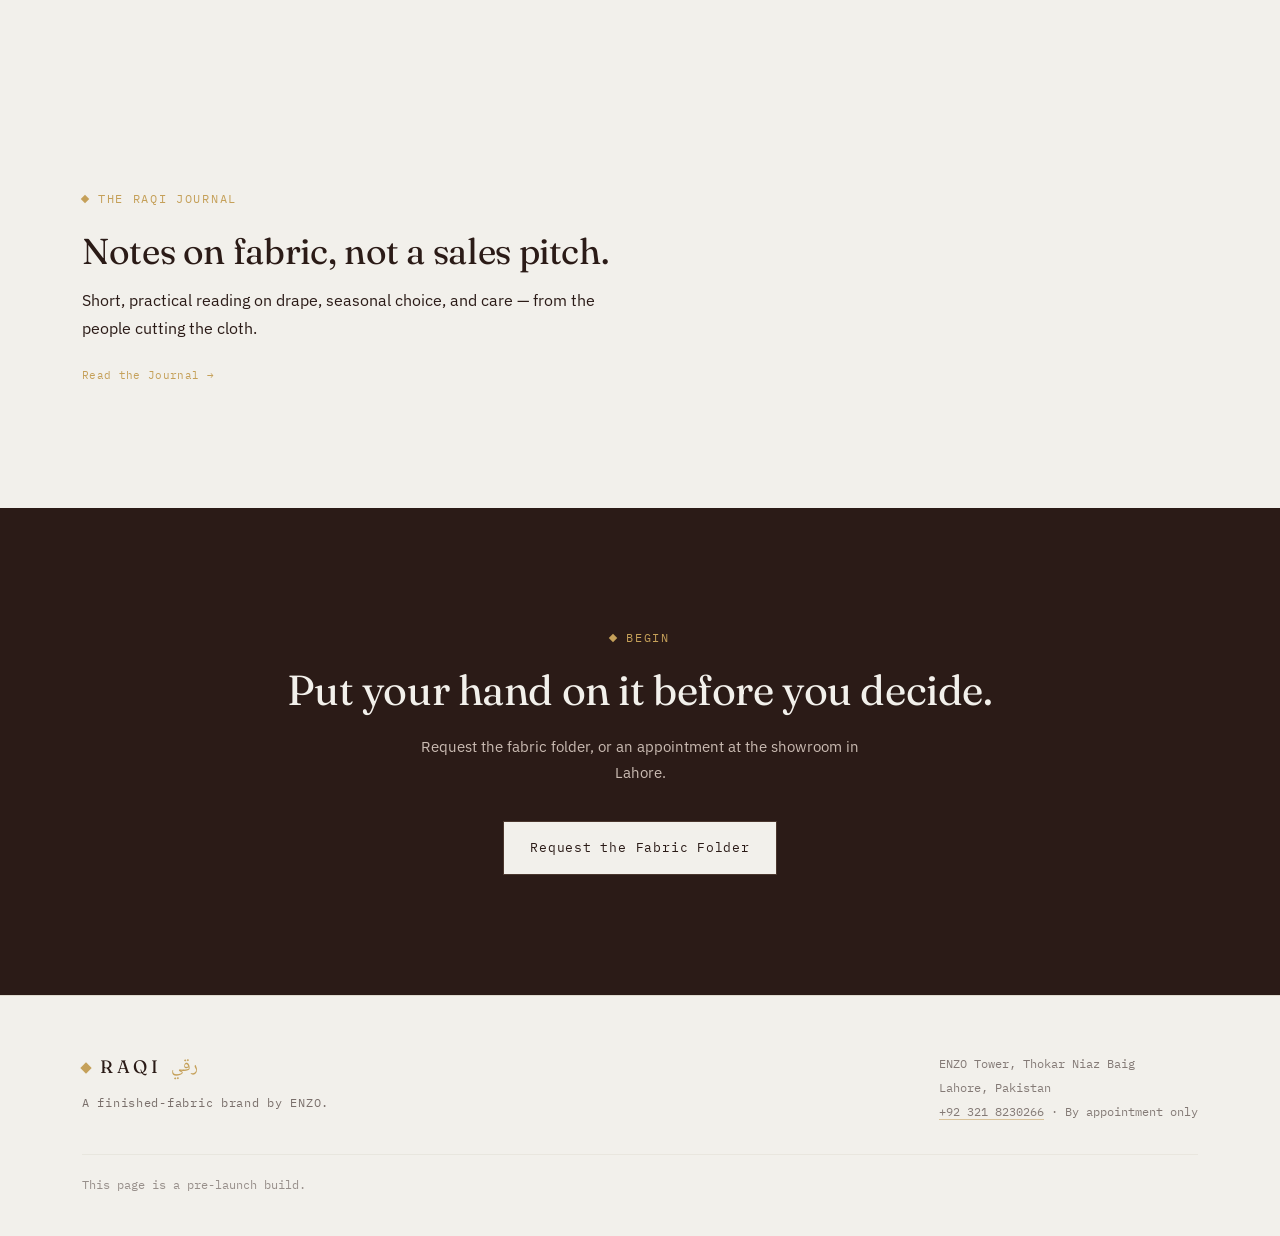
==== commit d93d9af4: "Phase 8: add journal.html with 3 original fabric-education posts New journal.html: three short, genu" ====
--- a/index.html
+++ b/index.html
@@ -146,6 +146,7 @@
         </div>
       </div>
       <a href="about.html">About</a>
+      <a href="journal.html">Journal</a>
       <a href="trade.html">Trade</a>
       <a href="contact.html">Contact</a>
     </div>
@@ -175,6 +176,7 @@
       <a href="shop.html?season=all-season">All-Season</a>
     </div>
     <a href="about.html">About</a>
+    <a href="journal.html">Journal</a>
     <a href="trade.html">Trade</a>
     <a href="contact.html">Contact</a>
     <a href="https://wa.me/923218230266" target="_blank" rel="noopener noreferrer">WhatsApp Us</a>
@@ -366,6 +368,15 @@
   </div>
 </section>
 
+<section id="journal-teaser">
+  <div class="wrap reveal">
+    <div class="eyebrow"><span class="diamond"></span>The RAQI Journal</div>
+    <h2 style="font-size:clamp(26px,3.6vw,36px);margin-top:22px;">Notes on fabric, not a sales pitch.</h2>
+    <p class="body-copy" style="max-width:560px;margin-top:14px;">Short, practical reading on drape, seasonal choice, and care — from the people cutting the cloth.</p>
+    <a href="journal.html" class="store-ask" style="margin-top:24px;display:inline-block;">Read the Journal →</a>
+  </div>
+</section>
+
 <section class="cta-band">
   <div class="wrap reveal">
     <div class="eyebrow" style="justify-content:center;"><span class="diamond"></span>Begin</div>
